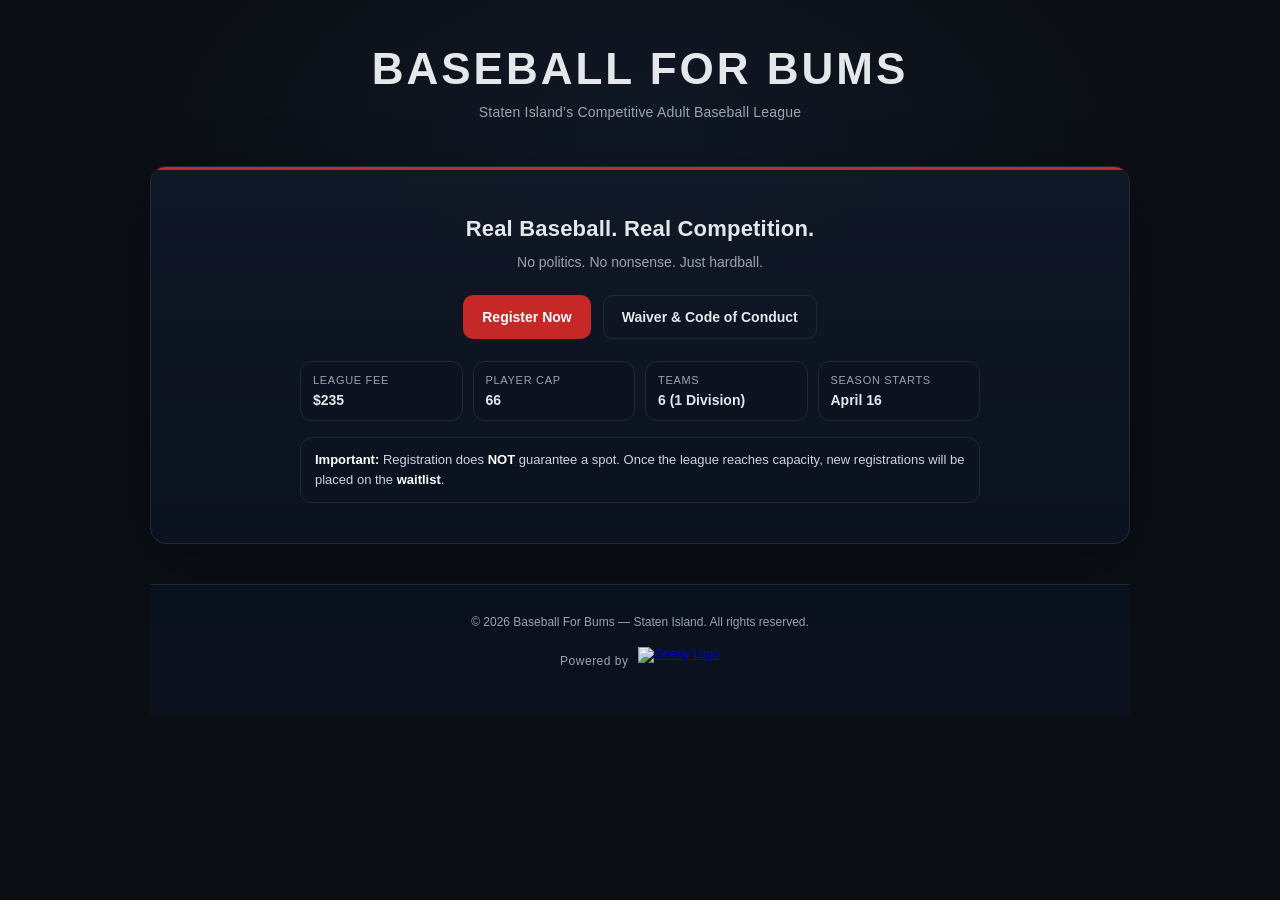
==== index.html @ bc50a823 "Update index.html fixed logo" ====
<!DOCTYPE html>
<html lang="en">
<head>
  <meta charset="UTF-8" />
  <meta name="viewport" content="width=device-width, initial-scale=1.0"/>
  <title>Baseball For Bums — Staten Island</title>
  <meta name="description" content="Baseball For Bums — Staten Island’s competitive adult baseball league. Register for Spring League."/>
  <style>
    :root{
      --bg:#0b0f14;
      --panel:#111827;
      --panel2:#0b1220;
      --border:#1f2937;
      --text:#e5e7eb;
      --muted:#9ca3af;
      --accent:#c62828;
      --accentHover:#b71c1c;
      --good:#16a34a;
    }
    *{box-sizing:border-box}
    body{
      margin:0;
      font-family: Arial, Helvetica, sans-serif;
      background: radial-gradient(900px 500px at 50% 15%, #101826 0%, var(--bg) 55%);
      color:var(--text);
      min-height:100vh;
      display:flex;
      flex-direction:column;
    }
    .wrap{
      width:min(980px, 92vw);
      margin:0 auto;
      padding:34px 0 50px;
      flex:1;
      display:flex;
      flex-direction:column;
    }
    header{
      padding:10px 0 22px;
      text-align:center;
    }
    .title{
      font-size:44px;
      letter-spacing:3px;
      font-weight:800;
      margin:0;
    }
    .subtitle{
      margin:10px 0 0;
      color:var(--muted);
      font-size:14px;
      letter-spacing:.2px;
    }

    .hero{
      margin-top:24px;
      border:1px solid var(--border);
      background: linear-gradient(180deg, rgba(17,24,39,.92), rgba(11,18,32,.92));
      border-radius:16px;
      overflow:hidden;
      box-shadow: 0 18px 60px rgba(0,0,0,.35);
    }
    .heroTopBar{height:3px;background:var(--accent)}
    .heroInner{
      padding:46px 22px 40px;
      text-align:center;
    }
    .headline{
      margin:0 0 10px;
      font-size:22px;
      font-weight:800;
      letter-spacing:.2px;
    }
    .tagline{
      margin:0 0 22px;
      color:var(--muted);
      font-size:14px;
      line-height:1.5;
    }
    .ctaRow{
      display:flex;
      gap:12px;
      justify-content:center;
      flex-wrap:wrap;
      margin-top:18px;
    }
    .btn{
      display:inline-block;
      padding:13px 18px;
      border-radius:10px;
      text-decoration:none;
      font-weight:800;
      font-size:14px;
      border:1px solid transparent;
      transition:transform .05s ease, background .15s ease, border-color .15s ease;
      user-select:none;
    }
    .btn:active{transform:translateY(1px)}
    .btnPrimary{
      background:var(--accent);
      color:white;
    }
    .btnPrimary:hover{background:var(--accentHover)}
    .btnSecondary{
      background:transparent;
      color:var(--text);
      border-color:var(--border);
    }
    .btnSecondary:hover{border-color:#334155}

    .facts{
      width:min(680px, 92%);
      margin:22px auto 0;
      display:grid;
      grid-template-columns: repeat(4, minmax(0,1fr));
      gap:10px;
    }
    .fact{
      background: rgba(11,18,32,.65);
      border:1px solid var(--border);
      border-radius:12px;
      padding:12px;
      text-align:left;
    }
    .factLabel{
      font-size:11px;
      color:var(--muted);
      letter-spacing:.7px;
      text-transform:uppercase;
      margin-bottom:6px;
    }
    .factValue{
      font-weight:800;
      font-size:14px;
    }
    .note{
      width:min(680px, 92%);
      margin:16px auto 0;
      color:#cbd5e1;
      font-size:13px;
      line-height:1.55;
      background: rgba(11,18,32,.45);
      border:1px solid var(--border);
      border-radius:12px;
      padding:12px 14px;
      text-align:left;
    }
    .note strong{color:#fff}
    footer{
      text-align:center;
      color:var(--muted);
      font-size:12px;
      padding:26px 0 30px;
    }

    @media (max-width:720px){
      .title{font-size:32px}
      .facts{grid-template-columns: repeat(2, minmax(0,1fr))}
      .heroInner{padding:34px 18px 30px}
    }
  </style>
</head>
<body>
  <div class="wrap">
    <header>
      <h1 class="title">BASEBALL FOR BUMS</h1>
      <p class="subtitle">Staten Island’s Competitive Adult Baseball League</p>
    </header>

    <section class="hero">
      <div class="heroTopBar"></div>
      <div class="heroInner">
        <h2 class="headline">Real Baseball. Real Competition.</h2>
        <p class="tagline">No politics. No nonsense. Just hardball.</p>

        <div class="ctaRow">
          <a class="btn btnPrimary" href="/signup/">Register Now</a>
          <a class="btn btnSecondary" href="https://baseballforbums.com/waiver-and-conduct/" target="_blank" rel="noopener">Waiver & Code of Conduct</a>
        </div>

        <div class="facts">
          <div class="fact">
            <div class="factLabel">League Fee</div>
            <div class="factValue">$235</div>
          </div>
          <div class="fact">
            <div class="factLabel">Player Cap</div>
            <div class="factValue">66</div>
          </div>
          <div class="fact">
            <div class="factLabel">Teams</div>
            <div class="factValue">6 (1 Division)</div>
          </div>
          <div class="fact">
            <div class="factLabel">Season Starts</div>
            <div class="factValue">April 16</div>
          </div>
        </div>

        <div class="note">
          <strong>Important:</strong> Registration does <strong>NOT</strong> guarantee a spot.
          Once the league reaches capacity, new registrations will be placed on the <strong>waitlist</strong>.
        </div>
      </div>
    </section>

   <footer style="padding:30px 0 40px; background:rgba(11,18,32,.85); border-top:1px solid #1f2937; margin-top:40px;">
  <div style="width:min(980px,92vw); margin:0 auto; text-align:center;">

    <div style="color:#9ca3af; font-size:12px; margin-bottom:18px;">
      © 2026 Baseball For Bums — Staten Island. All rights reserved.
    </div>

    <div style="display:flex; align-items:center; justify-content:center; gap:10px;">
      <span style="color:#9ca3af; font-size:12px; letter-spacing:.5px;">
        Powered by
      </span>

      <a href="https://onebyit.com" target="_blank" rel="noopener" style="display:inline-flex; align-items:center;">
        <img 
          src="https://7095cda1.logo-46y.pages.dev/logo.svg" 
          alt="Oneby Logo"
          style="height:28px; width:auto; opacity:.95; transition:opacity .2s ease;"
          onmouseover="this.style.opacity='1'"
          onmouseout="this.style.opacity='.95'"
        />
      </a>
    </div>

  </div>
</footer>
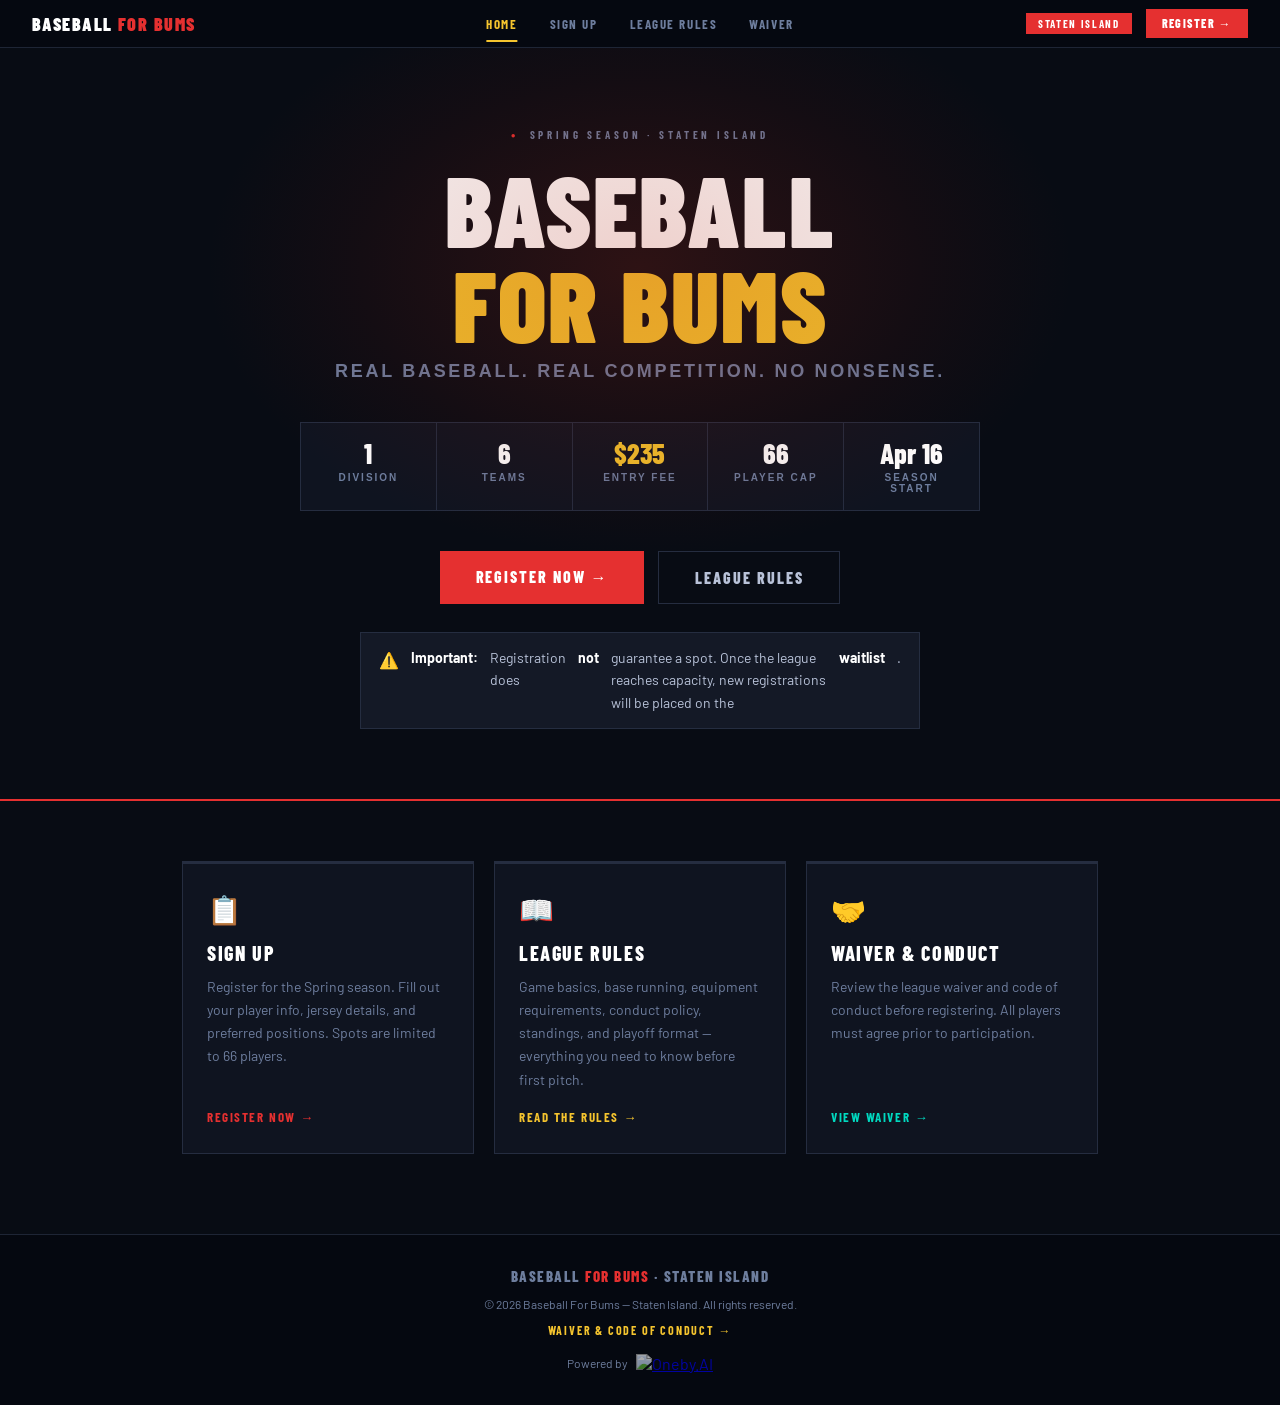
==== commit 4ad423d2: "Update index.html added league rules nav to homepage." ====
--- a/index.html
+++ b/index.html
@@ -4,228 +4,367 @@
   <meta charset="UTF-8" />
   <meta name="viewport" content="width=device-width, initial-scale=1.0"/>
   <title>Baseball For Bums — Staten Island</title>
-  <meta name="description" content="Baseball For Bums — Staten Island’s competitive adult baseball league. Register for Spring League."/>
+  <meta name="description" content="Baseball For Bums — Staten Island's competitive adult baseball league. Register for Spring League."/>
+  <link href="https://fonts.googleapis.com/css2?family=Barlow+Condensed:wght@400;500;600;700;800;900&family=Barlow:wght@300;400;500;600&display=swap" rel="stylesheet">
   <style>
-    :root{
-      --bg:#0b0f14;
-      --panel:#111827;
-      --panel2:#0b1220;
-      --border:#1f2937;
-      --text:#e5e7eb;
-      --muted:#9ca3af;
-      --accent:#c62828;
-      --accentHover:#b71c1c;
-      --good:#16a34a;
-    }
-    *{box-sizing:border-box}
-    body{
-      margin:0;
-      font-family: Arial, Helvetica, sans-serif;
-      background: radial-gradient(900px 500px at 50% 15%, #101826 0%, var(--bg) 55%);
-      color:var(--text);
-      min-height:100vh;
-      display:flex;
-      flex-direction:column;
-    }
-    .wrap{
-      width:min(980px, 92vw);
-      margin:0 auto;
-      padding:34px 0 50px;
-      flex:1;
-      display:flex;
-      flex-direction:column;
-    }
-    header{
-      padding:10px 0 22px;
-      text-align:center;
-    }
-    .title{
-      font-size:44px;
-      letter-spacing:3px;
-      font-weight:800;
-      margin:0;
-    }
-    .subtitle{
-      margin:10px 0 0;
-      color:var(--muted);
-      font-size:14px;
-      letter-spacing:.2px;
-    }
-
-    .hero{
-      margin-top:24px;
-      border:1px solid var(--border);
-      background: linear-gradient(180deg, rgba(17,24,39,.92), rgba(11,18,32,.92));
-      border-radius:16px;
-      overflow:hidden;
-      box-shadow: 0 18px 60px rgba(0,0,0,.35);
-    }
-    .heroTopBar{height:3px;background:var(--accent)}
-    .heroInner{
-      padding:46px 22px 40px;
-      text-align:center;
-    }
-    .headline{
-      margin:0 0 10px;
-      font-size:22px;
-      font-weight:800;
-      letter-spacing:.2px;
-    }
-    .tagline{
-      margin:0 0 22px;
-      color:var(--muted);
-      font-size:14px;
-      line-height:1.5;
-    }
-    .ctaRow{
-      display:flex;
-      gap:12px;
-      justify-content:center;
-      flex-wrap:wrap;
-      margin-top:18px;
-    }
-    .btn{
-      display:inline-block;
-      padding:13px 18px;
-      border-radius:10px;
-      text-decoration:none;
-      font-weight:800;
-      font-size:14px;
-      border:1px solid transparent;
-      transition:transform .05s ease, background .15s ease, border-color .15s ease;
-      user-select:none;
-    }
-    .btn:active{transform:translateY(1px)}
-    .btnPrimary{
-      background:var(--accent);
-      color:white;
-    }
-    .btnPrimary:hover{background:var(--accentHover)}
-    .btnSecondary{
-      background:transparent;
-      color:var(--text);
-      border-color:var(--border);
-    }
-    .btnSecondary:hover{border-color:#334155}
-
-    .facts{
-      width:min(680px, 92%);
-      margin:22px auto 0;
-      display:grid;
-      grid-template-columns: repeat(4, minmax(0,1fr));
-      gap:10px;
-    }
-    .fact{
-      background: rgba(11,18,32,.65);
-      border:1px solid var(--border);
-      border-radius:12px;
-      padding:12px;
-      text-align:left;
-    }
-    .factLabel{
-      font-size:11px;
-      color:var(--muted);
-      letter-spacing:.7px;
-      text-transform:uppercase;
-      margin-bottom:6px;
-    }
-    .factValue{
-      font-weight:800;
-      font-size:14px;
-    }
-    .note{
-      width:min(680px, 92%);
-      margin:16px auto 0;
-      color:#cbd5e1;
-      font-size:13px;
-      line-height:1.55;
-      background: rgba(11,18,32,.45);
-      border:1px solid var(--border);
-      border-radius:12px;
-      padding:12px 14px;
-      text-align:left;
-    }
-    .note strong{color:#fff}
-    footer{
-      text-align:center;
-      color:var(--muted);
-      font-size:12px;
-      padding:26px 0 30px;
-    }
-
-    @media (max-width:720px){
-      .title{font-size:32px}
-      .facts{grid-template-columns: repeat(2, minmax(0,1fr))}
-      .heroInner{padding:34px 18px 30px}
+    :root {
+      --red: #E53030;
+      --red-dim: #b02424;
+      --gold: #F5C42E;
+      --gold-dim: #c99e1a;
+      --teal: #00d9c0;
+      --bg: #080c14;
+      --panel: #0f1420;
+      --panel2: #141926;
+      --rule: #1e2535;
+      --rule2: #252d40;
+      --text: #f0f2f8;
+      --text-mid: #b8c2d8;
+      --text-dim: #6e7e9e;
+    }
+    *, *::before, *::after { box-sizing: border-box; margin: 0; padding: 0; }
+    body {
+      background: var(--bg);
+      color: var(--text);
+      font-family: 'Barlow', sans-serif;
+      min-height: 100vh;
+      display: flex;
+      flex-direction: column;
+    }
+
+    /* ── Header / Nav ── */
+    header {
+      background: #050810;
+      border-bottom: 1px solid var(--rule);
+      padding: 0 32px;
+      display: flex;
+      justify-content: space-between;
+      align-items: center;
+      height: 48px;
+      position: sticky;
+      top: 0;
+      z-index: 100;
+    }
+    .logo {
+      font-family: 'Barlow Condensed', sans-serif;
+      font-size: 18px; font-weight: 900;
+      letter-spacing: 0.08em; text-transform: uppercase;
+      color: #fff; text-decoration: none;
+      flex-shrink: 0;
+    }
+    .logo .accent { color: var(--red); }
+
+    .nav-center {
+      display: flex;
+      align-items: center;
+      gap: 4px;
+      position: absolute;
+      left: 50%;
+      transform: translateX(-50%);
+    }
+    .nav-link {
+      font-family: 'Barlow Condensed', sans-serif;
+      font-size: 13px; font-weight: 700;
+      letter-spacing: 0.12em; text-transform: uppercase;
+      color: var(--text-dim);
+      text-decoration: none;
+      padding: 6px 14px;
+      transition: color 0.15s;
+      position: relative;
+    }
+    .nav-link:hover { color: var(--text); }
+    .nav-link.active {
+      color: var(--gold);
+    }
+    .nav-link.active::after {
+      content: '';
+      position: absolute;
+      bottom: -4px; left: 14px; right: 14px;
+      height: 2px;
+      background: var(--gold);
+    }
+
+    .header-right {
+      display: flex;
+      align-items: center;
+      gap: 14px;
+    }
+    .location-pill {
+      font-family: 'Barlow Condensed', sans-serif;
+      font-size: 11px; font-weight: 700;
+      letter-spacing: 0.15em; text-transform: uppercase;
+      color: #fff; background: var(--red);
+      padding: 4px 12px;
+    }
+    .header-cta {
+      font-family: 'Barlow Condensed', sans-serif;
+      font-size: 12px; font-weight: 800;
+      letter-spacing: 0.12em; text-transform: uppercase;
+      color: #fff; background: var(--red);
+      text-decoration: none;
+      padding: 7px 16px;
+      transition: background 0.15s;
+    }
+    .header-cta:hover { background: #ff3d3d; }
+
+    /* ── Hero ── */
+    .hero {
+      position: relative;
+      padding: 80px 32px 70px;
+      text-align: center;
+      overflow: hidden;
+      border-bottom: 2px solid var(--red);
+      flex: none;
+    }
+    .hero::before {
+      content: '';
+      position: absolute;
+      top: -80px; left: 50%;
+      transform: translateX(-50%);
+      width: 900px; height: 600px;
+      background: radial-gradient(ellipse at center, rgba(180,40,20,0.22) 0%, rgba(120,20,10,0.1) 45%, transparent 68%);
+      pointer-events: none;
+    }
+    .hero-kicker {
+      font-family: 'Barlow Condensed', sans-serif;
+      font-size: 11px; font-weight: 700; letter-spacing: 0.35em; text-transform: uppercase;
+      color: var(--text-dim); margin-bottom: 20px;
+      display: flex; align-items: center; justify-content: center; gap: 10px;
+    }
+    .hero-kicker::before { content: '●'; color: var(--red); font-size: 8px; }
+    .hero h1 {
+      font-family: 'Barlow Condensed', sans-serif;
+      font-size: clamp(52px, 9vw, 100px); font-weight: 900;
+      text-transform: uppercase; letter-spacing: 0.02em; line-height: 0.95;
+      color: #fff; margin-bottom: 10px;
+    }
+    .hero h1 .line2 { color: var(--gold); display: block; }
+    .hero-tagline {
+      font-family: 'Barlow Condensed', sans-serif;
+      font-size: 18px; font-weight: 600; letter-spacing: 0.15em; text-transform: uppercase;
+      color: var(--text-dim); margin-bottom: 40px;
+    }
+
+    /* Stats bar */
+    .stats-bar {
+      display: flex;
+      justify-content: center;
+      border: 1px solid var(--rule2);
+      background: var(--panel);
+      max-width: 680px;
+      margin: 0 auto 40px;
+      overflow: hidden;
+    }
+    .stat {
+      flex: 1;
+      padding: 16px 20px;
+      text-align: center;
+      border-right: 1px solid var(--rule2);
+    }
+    .stat:last-child { border-right: none; }
+    .stat-val {
+      font-family: 'Barlow Condensed', sans-serif;
+      font-size: 28px; font-weight: 800; color: #fff; line-height: 1; display: block;
+    }
+    .stat-val.gold { color: var(--gold); }
+    .stat-label {
+      font-family: 'Barlow Condensed', sans-serif;
+      font-size: 10px; font-weight: 600; letter-spacing: 0.2em; text-transform: uppercase;
+      color: var(--text-dim); display: block; margin-top: 5px;
+    }
+
+    /* CTA buttons */
+    .cta-row {
+      display: flex; gap: 14px; justify-content: center; flex-wrap: wrap; margin-bottom: 28px;
+    }
+    .btn-primary {
+      font-family: 'Barlow Condensed', sans-serif;
+      font-size: 16px; font-weight: 800; letter-spacing: 0.12em; text-transform: uppercase;
+      color: #fff; background: var(--red); border: none;
+      padding: 16px 36px; text-decoration: none;
+      transition: background 0.15s; cursor: pointer;
+    }
+    .btn-primary:hover { background: #ff3d3d; }
+    .btn-secondary {
+      font-family: 'Barlow Condensed', sans-serif;
+      font-size: 16px; font-weight: 800; letter-spacing: 0.12em; text-transform: uppercase;
+      color: var(--text-mid); background: transparent;
+      border: 1px solid var(--rule2);
+      padding: 16px 36px; text-decoration: none;
+      transition: border-color 0.15s, color 0.15s;
+    }
+    .btn-secondary:hover { border-color: var(--text-dim); color: var(--text); }
+
+    /* Waitlist notice */
+    .waitlist-note {
+      max-width: 560px; margin: 0 auto;
+      background: var(--panel2); border: 1px solid var(--rule2);
+      padding: 14px 18px;
+      font-size: 14px; color: var(--text-mid); line-height: 1.6; text-align: left;
+      display: flex; gap: 12px; align-items: flex-start;
+    }
+    .waitlist-note::before { content: '⚠️'; flex-shrink: 0; font-size: 16px; }
+    .waitlist-note strong { color: #fff; }
+
+    /* ── Feature cards ── */
+    .features {
+      max-width: 980px;
+      margin: 0 auto;
+      padding: 60px 32px 80px;
+      display: grid;
+      grid-template-columns: repeat(3, 1fr);
+      gap: 20px;
+    }
+    .feat-card {
+      background: var(--panel);
+      border: 1px solid var(--rule2);
+      border-top: 3px solid var(--rule2);
+      padding: 28px 24px;
+      text-decoration: none;
+      display: flex; flex-direction: column; gap: 10px;
+      transition: border-top-color 0.2s, transform 0.15s;
+    }
+    .feat-card:hover { border-top-color: var(--gold); transform: translateY(-2px); }
+    .feat-card.red:hover { border-top-color: var(--red); }
+    .feat-card.teal:hover { border-top-color: var(--teal); }
+    .feat-icon { font-size: 28px; margin-bottom: 4px; }
+    .feat-title {
+      font-family: 'Barlow Condensed', sans-serif;
+      font-size: 20px; font-weight: 800; letter-spacing: 0.08em; text-transform: uppercase;
+      color: #fff;
+    }
+    .feat-desc {
+      font-size: 14px; color: var(--text-dim); line-height: 1.65; flex: 1;
+    }
+    .feat-arrow {
+      font-family: 'Barlow Condensed', sans-serif;
+      font-size: 13px; font-weight: 700; letter-spacing: 0.12em; text-transform: uppercase;
+      color: var(--gold); margin-top: 8px;
+    }
+    .feat-card.red .feat-arrow { color: var(--red); }
+    .feat-card.teal .feat-arrow { color: var(--teal); }
+
+    /* ── Footer ── */
+    footer {
+      border-top: 1px solid var(--rule);
+      padding: 32px;
+      display: flex; flex-direction: column; align-items: center; gap: 12px;
+      text-align: center;
+      background: rgba(5,8,16,0.85);
+      margin-top: auto;
+    }
+    .footer-logo {
+      font-family: 'Barlow Condensed', sans-serif;
+      font-size: 15px; font-weight: 800;
+      letter-spacing: 0.1em; text-transform: uppercase; color: var(--text-dim);
+    }
+    .footer-logo .accent { color: var(--red); }
+    .footer-copy { font-size: 12px; color: var(--text-dim); }
+    .footer-link {
+      font-family: 'Barlow Condensed', sans-serif;
+      font-size: 12px; font-weight: 700;
+      letter-spacing: 0.15em; text-transform: uppercase;
+      color: var(--gold); text-decoration: none;
+    }
+    .footer-link:hover { text-decoration: underline; }
+    .powered-by { display: flex; align-items: center; gap: 8px; margin-top: 4px; }
+    .pb-label { font-size: 12px; color: var(--text-dim); }
+    .pb-logo { height: 20px; opacity: 0.65; transition: opacity 0.2s; }
+    .pb-logo:hover { opacity: 1; }
+
+    /* ── Mobile ── */
+    @media (max-width: 860px) {
+      .nav-center { display: none; }
+      .features { grid-template-columns: 1fr; padding: 40px 20px 60px; }
+      .hero { padding: 60px 20px 52px; }
+      .stats-bar { flex-wrap: wrap; }
+      .stat { flex: 1 1 45%; border-bottom: 1px solid var(--rule2); }
+      .stat:nth-child(2) { border-right: none; }
+    }
+    @media (max-width: 500px) {
+      header { padding: 0 16px; }
+      .stat { flex: 1 1 100%; border-right: none; }
     }
   </style>
 </head>
 <body>
-  <div class="wrap">
-    <header>
-      <h1 class="title">BASEBALL FOR BUMS</h1>
-      <p class="subtitle">Staten Island’s Competitive Adult Baseball League</p>
-    </header>
-
-    <section class="hero">
-      <div class="heroTopBar"></div>
-      <div class="heroInner">
-        <h2 class="headline">Real Baseball. Real Competition.</h2>
-        <p class="tagline">No politics. No nonsense. Just hardball.</p>
-
-        <div class="ctaRow">
-          <a class="btn btnPrimary" href="/signup/">Register Now</a>
-          <a class="btn btnSecondary" href="https://baseballforbums.com/waiver-and-conduct/" target="_blank" rel="noopener">Waiver & Code of Conduct</a>
-        </div>
-
-        <div class="facts">
-          <div class="fact">
-            <div class="factLabel">League Fee</div>
-            <div class="factValue">$235</div>
-          </div>
-          <div class="fact">
-            <div class="factLabel">Player Cap</div>
-            <div class="factValue">66</div>
-          </div>
-          <div class="fact">
-            <div class="factLabel">Teams</div>
-            <div class="factValue">6 (1 Division)</div>
-          </div>
-          <div class="fact">
-            <div class="factLabel">Season Starts</div>
-            <div class="factValue">April 16</div>
-          </div>
-        </div>
-
-        <div class="note">
-          <strong>Important:</strong> Registration does <strong>NOT</strong> guarantee a spot.
-          Once the league reaches capacity, new registrations will be placed on the <strong>waitlist</strong>.
-        </div>
-      </div>
-    </section>
-
-   <footer style="padding:30px 0 40px; background:rgba(11,18,32,.85); border-top:1px solid #1f2937; margin-top:40px;">
-  <div style="width:min(980px,92vw); margin:0 auto; text-align:center;">
-
-    <div style="color:#9ca3af; font-size:12px; margin-bottom:18px;">
-      © 2026 Baseball For Bums — Staten Island. All rights reserved.
-    </div>
-
-    <div style="display:flex; align-items:center; justify-content:center; gap:10px;">
-      <span style="color:#9ca3af; font-size:12px; letter-spacing:.5px;">
-        Powered by
-      </span>
-
-      <a href="https://onebyit.com" target="_blank" rel="noopener" style="display:inline-flex; align-items:center;">
-        <img 
-          src="https://7095cda1.logo-46y.pages.dev/logo.svg" 
-          alt="Oneby Logo"
-          style="height:28px; width:auto; opacity:.95; transition:opacity .2s ease;"
-          onmouseover="this.style.opacity='1'"
-          onmouseout="this.style.opacity='.95'"
-        />
+
+  <!-- ── Header ── -->
+  <header>
+    <a href="/" class="logo">Baseball <span class="accent">For Bums</span></a>
+
+    <nav class="nav-center">
+      <a href="/" class="nav-link active">Home</a>
+      <a href="/signup/" class="nav-link">Sign Up</a>
+      <a href="/league-rules/" class="nav-link">League Rules</a>
+      <a href="/waiver-and-conduct/" class="nav-link">Waiver</a>
+    </nav>
+
+    <div class="header-right">
+      <span class="location-pill">Staten Island</span>
+      <a href="/signup/" class="header-cta">Register →</a>
+    </div>
+  </header>
+
+  <!-- ── Hero ── -->
+  <div class="hero">
+    <div class="hero-kicker">Spring Season · Staten Island</div>
+    <h1>Baseball<span class="line2">For Bums</span></h1>
+    <p class="hero-tagline">Real Baseball. Real Competition. No Nonsense.</p>
+
+    <div class="stats-bar">
+      <div class="stat"><span class="stat-val">1</span><span class="stat-label">Division</span></div>
+      <div class="stat"><span class="stat-val">6</span><span class="stat-label">Teams</span></div>
+      <div class="stat"><span class="stat-val gold">$235</span><span class="stat-label">Entry Fee</span></div>
+      <div class="stat"><span class="stat-val">66</span><span class="stat-label">Player Cap</span></div>
+      <div class="stat"><span class="stat-val">Apr 16</span><span class="stat-label">Season Start</span></div>
+    </div>
+
+    <div class="cta-row">
+      <a href="/signup/" class="btn-primary">Register Now →</a>
+      <a href="/league-rules/" class="btn-secondary">League Rules</a>
+    </div>
+
+    <div class="waitlist-note">
+      <strong>Important:</strong> Registration does <strong>not</strong> guarantee a spot.
+      Once the league reaches capacity, new registrations will be placed on the <strong>waitlist</strong>.
+    </div>
+  </div>
+
+  <!-- ── Feature Cards ── -->
+  <div class="features">
+    <a href="/signup/" class="feat-card red">
+      <div class="feat-icon">📋</div>
+      <div class="feat-title">Sign Up</div>
+      <div class="feat-desc">Register for the Spring season. Fill out your player info, jersey details, and preferred positions. Spots are limited to 66 players.</div>
+      <div class="feat-arrow">Register Now →</div>
+    </a>
+    <a href="/league-rules/" class="feat-card">
+      <div class="feat-icon">📖</div>
+      <div class="feat-title">League Rules</div>
+      <div class="feat-desc">Game basics, base running, equipment requirements, conduct policy, standings, and playoff format — everything you need to know before first pitch.</div>
+      <div class="feat-arrow">Read the Rules →</div>
+    </a>
+    <a href="/waiver-and-conduct/" class="feat-card teal">
+      <div class="feat-icon">🤝</div>
+      <div class="feat-title">Waiver &amp; Conduct</div>
+      <div class="feat-desc">Review the league waiver and code of conduct before registering. All players must agree prior to participation.</div>
+      <div class="feat-arrow">View Waiver →</div>
+    </a>
+  </div>
+
+  <!-- ── Footer ── -->
+  <footer>
+    <div class="footer-logo">Baseball <span class="accent">For Bums</span> · Staten Island</div>
+    <div class="footer-copy">© 2026 Baseball For Bums — Staten Island. All rights reserved.</div>
+    <a href="/waiver-and-conduct/" class="footer-link">Waiver &amp; Code of Conduct →</a>
+    <div class="powered-by">
+      <span class="pb-label">Powered by</span>
+      <a href="https://oneby.ai" target="_blank" rel="noopener">
+        <img src="https://7095cda1.logo-46y.pages.dev/logo.svg" alt="Oneby.AI" class="pb-logo" />
       </a>
     </div>
-
-  </div>
-</footer>
+  </footer>
+
+</body>
+</html>
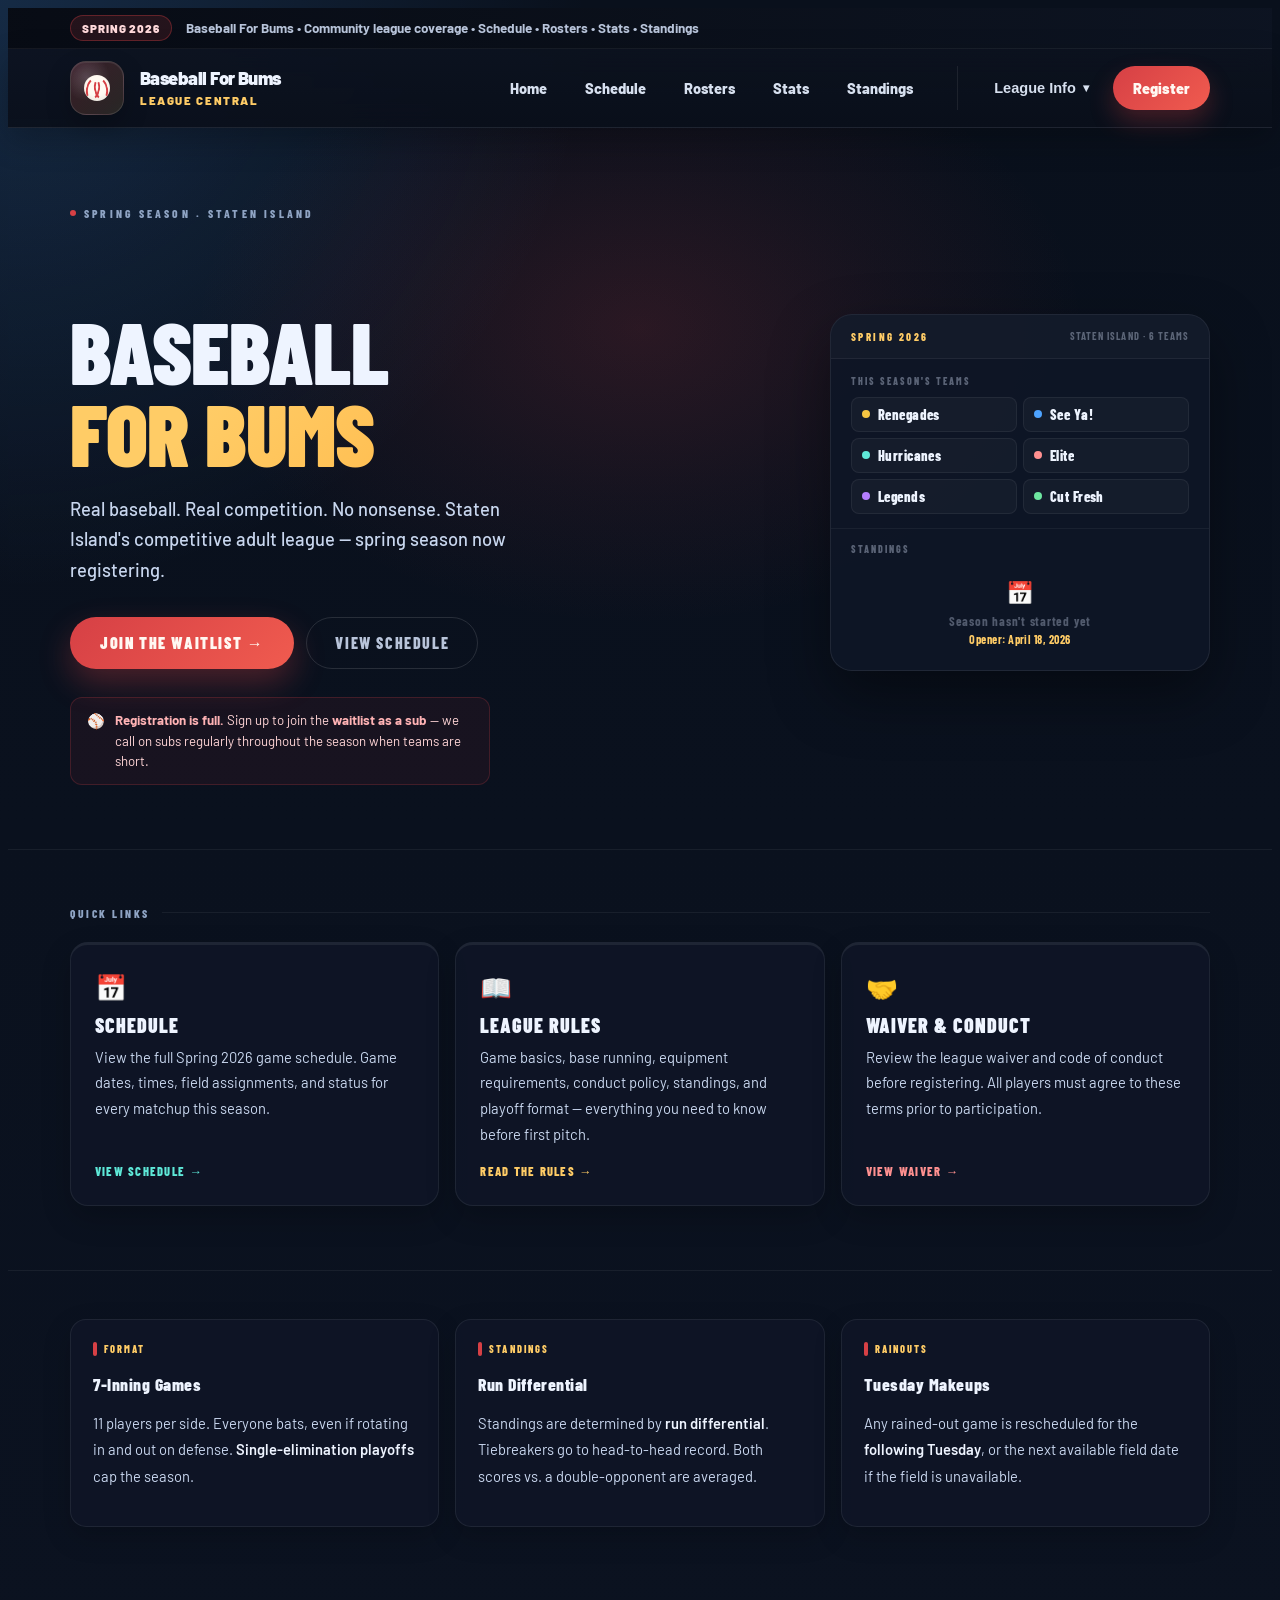
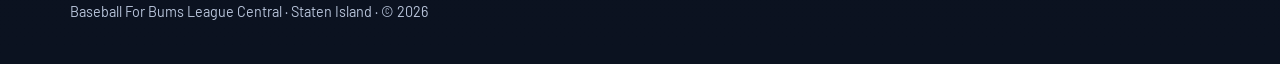
==== commit 951f5b71: "dd" ====
--- a/index.html
+++ b/index.html
@@ -1,370 +1,743 @@
-<!DOCTYPE html>
+<!doctype html>
 <html lang="en">
 <head>
-  <meta charset="UTF-8" />
-  <meta name="viewport" content="width=device-width, initial-scale=1.0"/>
+  <meta charset="utf-8">
+  <meta name="viewport" content="width=device-width,initial-scale=1">
   <title>Baseball For Bums — Staten Island</title>
-  <meta name="description" content="Baseball For Bums — Staten Island's competitive adult baseball league. Register for Spring League."/>
-  <link href="https://fonts.googleapis.com/css2?family=Barlow+Condensed:wght@400;500;600;700;800;900&family=Barlow:wght@300;400;500;600&display=swap" rel="stylesheet">
+  <meta name="description" content="Baseball For Bums — Staten Island's competitive adult baseball league. Register for Spring League.">
+
+  <link rel="preconnect" href="https://fonts.googleapis.com">
+  <link href="https://fonts.googleapis.com/css2?family=Barlow+Condensed:wght@400;600;700;800;900&family=Barlow:wght@300;400;500;600;700&display=swap" rel="stylesheet">
+
+  <link rel="stylesheet" href="./app.css?v=5">
+
   <style>
-    :root {
-      --red: #E53030;
-      --red-dim: #b02424;
-      --gold: #F5C42E;
-      --gold-dim: #c99e1a;
-      --teal: #00d9c0;
-      --bg: #080c14;
-      --panel: #0f1420;
-      --panel2: #141926;
-      --rule: #1e2535;
-      --rule2: #252d40;
-      --text: #f0f2f8;
-      --text-mid: #b8c2d8;
-      --text-dim: #6e7e9e;
-    }
-    *, *::before, *::after { box-sizing: border-box; margin: 0; padding: 0; }
-    body {
-      background: var(--bg);
+    body { font-family: 'Barlow', sans-serif; }
+
+    /* ================================================================
+       HERO
+    ================================================================ */
+    .hero {
+      padding: 72px 0 64px;
+      border-bottom: 1px solid rgba(255,255,255,0.06);
+      position: relative;
+      overflow: hidden;
+    }
+
+    /* subtle radial glow behind hero */
+    .hero::before {
+      content: "";
+      position: absolute;
+      top: -100px; left: 50%;
+      transform: translateX(-50%);
+      width: 900px; height: 600px;
+      background: radial-gradient(ellipse at center,
+        rgba(214,64,69,0.16) 0%,
+        rgba(214,64,69,0.06) 40%,
+        transparent 70%);
+      pointer-events: none;
+    }
+
+    .hero-inner {
+      width: min(1140px, calc(100% - 32px));
+      margin: 0 auto;
+      display: grid;
+      grid-template-columns: 1fr 380px;
+      gap: 60px;
+      align-items: center;
+      position: relative;
+    }
+
+    /* ---- LEFT: text ---- */
+    .hero-kicker {
+      display: inline-flex;
+      align-items: center;
+      gap: 8px;
+      font-family: 'Barlow Condensed', sans-serif;
+      font-size: 0.72rem;
+      font-weight: 800;
+      letter-spacing: 0.28em;
+      text-transform: uppercase;
+      color: #8fa4c4;
+      margin-bottom: 18px;
+    }
+    .hero-kicker::before {
+      content: "";
+      display: inline-block;
+      width: 6px; height: 6px;
+      border-radius: 50%;
+      background: var(--accent);
+      flex-shrink: 0;
+    }
+
+    .hero-headline {
+      font-family: 'Barlow Condensed', sans-serif;
+      font-weight: 900;
+      font-size: clamp(3.2rem, 7vw, 5.4rem);
+      line-height: 0.95;
+      letter-spacing: -0.01em;
+      text-transform: uppercase;
       color: var(--text);
-      font-family: 'Barlow', sans-serif;
-      min-height: 100vh;
+      margin-bottom: 20px;
+    }
+    .hero-headline .line2 {
+      display: block;
+      background: linear-gradient(135deg, #ffcc66 20%, #ffaa33 100%);
+      -webkit-background-clip: text;
+      -webkit-text-fill-color: transparent;
+      background-clip: text;
+    }
+
+    .hero-tagline {
+      font-size: 1.15rem;
+      font-weight: 500;
+      color: #c8d6ee;
+      line-height: 1.65;
+      margin-bottom: 32px;
+      max-width: 44ch;
+    }
+
+    .hero-ctas {
+      display: flex;
+      gap: 12px;
+      flex-wrap: wrap;
+      margin-bottom: 28px;
+    }
+
+    .btn-hero-primary {
+      display: inline-flex;
+      align-items: center;
+      justify-content: center;
+      min-height: 52px;
+      padding: 0 30px;
+      border-radius: 999px;
+      background: linear-gradient(135deg, #d64045 0%, #f05b4f 100%);
+      color: #fff8f2;
+      font-family: 'Barlow Condensed', sans-serif;
+      font-weight: 900;
+      font-size: 1rem;
+      letter-spacing: 0.1em;
+      text-transform: uppercase;
+      text-decoration: none;
+      border: none;
+      box-shadow: 0 14px 32px rgba(214,64,69,0.32);
+      transition: 0.18s ease;
+    }
+    .btn-hero-primary:hover {
+      transform: translateY(-2px);
+      box-shadow: 0 18px 38px rgba(214,64,69,0.4);
+    }
+
+    .btn-hero-secondary {
+      display: inline-flex;
+      align-items: center;
+      justify-content: center;
+      min-height: 52px;
+      padding: 0 28px;
+      border-radius: 999px;
+      background: transparent;
+      color: var(--muted);
+      font-family: 'Barlow Condensed', sans-serif;
+      font-weight: 800;
+      font-size: 1rem;
+      letter-spacing: 0.1em;
+      text-transform: uppercase;
+      text-decoration: none;
+      border: 1px solid rgba(255,255,255,0.12);
+      transition: 0.18s ease;
+    }
+    .btn-hero-secondary:hover {
+      color: var(--text);
+      border-color: rgba(255,255,255,0.25);
+      background: rgba(255,255,255,0.04);
+    }
+
+    .waitlist-notice {
+      display: flex;
+      gap: 10px;
+      align-items: flex-start;
+      background: rgba(214,64,69,0.07);
+      border: 1px solid rgba(214,64,69,0.22);
+      border-radius: 12px;
+      padding: 12px 16px;
+      max-width: 420px;
+    }
+    .waitlist-notice-icon { font-size: 0.9rem; flex-shrink: 0; margin-top: 2px; }
+    .waitlist-notice p {
+      font-size: 0.83rem;
+      color: #ffd5d6;
+      line-height: 1.55;
+      margin: 0;
+    }
+    .waitlist-notice p strong { color: #ffb3b5; font-weight: 700; }
+
+    /* ---- RIGHT: league card ---- */
+    .league-card {
+      background: rgba(15,22,38,0.92);
+      border: 1px solid rgba(255,255,255,0.08);
+      border-radius: 22px;
+      overflow: hidden;
+      box-shadow: 0 24px 60px rgba(0,0,0,0.4);
+    }
+
+    .league-card-header {
+      padding: 15px 20px;
+      border-bottom: 1px solid rgba(255,255,255,0.06);
+      background: rgba(255,255,255,0.02);
+      display: flex;
+      align-items: center;
+      justify-content: space-between;
+    }
+    .league-card-header-label {
+      font-family: 'Barlow Condensed', sans-serif;
+      font-size: 0.68rem;
+      font-weight: 800;
+      letter-spacing: 0.22em;
+      text-transform: uppercase;
+      color: var(--accent-2);
+    }
+    .league-card-header-season {
+      font-family: 'Barlow Condensed', sans-serif;
+      font-size: 0.65rem;
+      font-weight: 700;
+      letter-spacing: 0.1em;
+      text-transform: uppercase;
+      color: rgba(184,196,218,0.45);
+    }
+
+    /* Teams section */
+    .league-teams-section {
+      padding: 16px 20px 14px;
+      border-bottom: 1px solid rgba(255,255,255,0.05);
+    }
+    .league-section-title {
+      font-family: 'Barlow Condensed', sans-serif;
+      font-size: 0.62rem;
+      font-weight: 800;
+      letter-spacing: 0.2em;
+      text-transform: uppercase;
+      color: rgba(184,196,218,0.45);
+      margin-bottom: 10px;
+    }
+    .teams-list {
+      display: grid;
+      grid-template-columns: 1fr 1fr;
+      gap: 6px;
+    }
+    .team-chip {
+      display: flex;
+      align-items: center;
+      gap: 8px;
+      padding: 8px 10px;
+      background: rgba(255,255,255,0.03);
+      border: 1px solid rgba(255,255,255,0.06);
+      border-radius: 8px;
+    }
+    .team-dot {
+      width: 8px; height: 8px;
+      border-radius: 50%;
+      flex-shrink: 0;
+    }
+    .team-chip-name {
+      font-family: 'Barlow Condensed', sans-serif;
+      font-size: 0.9rem;
+      font-weight: 800;
+      letter-spacing: 0.03em;
+      color: var(--text);
+      white-space: nowrap;
+      overflow: hidden;
+      text-overflow: ellipsis;
+    }
+
+    /* Standings / leaderboard */
+    .league-standings-section {
+      padding: 14px 20px 18px;
+    }
+    .standings-table {
+      width: 100%;
+    }
+    .standings-thead {
+      display: grid;
+      grid-template-columns: 18px 1fr 34px 34px 48px;
+      gap: 6px;
+      padding: 0 6px 8px;
+      border-bottom: 1px solid rgba(255,255,255,0.06);
+      margin-bottom: 4px;
+    }
+    .standings-th {
+      font-family: 'Barlow Condensed', sans-serif;
+      font-size: 0.6rem;
+      font-weight: 800;
+      letter-spacing: 0.14em;
+      text-transform: uppercase;
+      color: rgba(184,196,218,0.4);
+      text-align: right;
+    }
+    .standings-th:nth-child(2) { text-align: left; }
+    .standings-row {
+      display: grid;
+      grid-template-columns: 18px 1fr 34px 34px 48px;
+      gap: 6px;
+      padding: 7px 6px;
+      border-radius: 7px;
+      transition: background 0.12s;
+    }
+    .standings-row:hover { background: rgba(255,255,255,0.03); }
+    .standings-rank {
+      font-family: 'Barlow Condensed', sans-serif;
+      font-size: 0.75rem;
+      font-weight: 700;
+      color: rgba(184,196,218,0.35);
+      text-align: center;
+      align-self: center;
+    }
+    .standings-row:nth-child(1) .standings-rank { color: #f5c542; }
+    .standings-row:nth-child(2) .standings-rank { color: #c8cfd9; }
+    .standings-row:nth-child(3) .standings-rank { color: #d9956a; }
+    .standings-team-name {
+      font-family: 'Barlow Condensed', sans-serif;
+      font-size: 0.88rem;
+      font-weight: 800;
+      color: var(--text);
+      align-self: center;
+      white-space: nowrap;
+      overflow: hidden;
+      text-overflow: ellipsis;
+    }
+    .standings-num {
+      font-family: 'Barlow Condensed', sans-serif;
+      font-size: 0.88rem;
+      font-weight: 700;
+      color: #c8d6ee;
+      text-align: right;
+      align-self: center;
+    }
+    .standings-rd {
+      font-family: 'Barlow Condensed', sans-serif;
+      font-size: 0.88rem;
+      font-weight: 800;
+      text-align: right;
+      align-self: center;
+    }
+    .standings-rd.pos { color: #5ee8d8; }
+    .standings-rd.neg { color: #ff9090; }
+    .standings-rd.zero { color: #8fa4c4; }
+
+    .standings-empty {
+      padding: 14px 0 6px;
+      text-align: center;
+    }
+    .standings-empty-icon { font-size: 1.4rem; margin-bottom: 6px; }
+    .standings-empty-text {
+      font-family: 'Barlow Condensed', sans-serif;
+      font-size: 0.8rem;
+      font-weight: 700;
+      letter-spacing: 0.06em;
+      color: rgba(184,196,218,0.4);
+    }
+    .standings-empty-date {
+      font-size: 0.75rem;
+      color: var(--accent-2);
+      margin-top: 3px;
+      font-family: 'Barlow Condensed', sans-serif;
+      font-weight: 700;
+      letter-spacing: 0.04em;
+    }
+
+    /* ================================================================
+       FEATURE CARDS
+    ================================================================ */
+    .features-section {
+      padding: 56px 0 64px;
+      border-bottom: 1px solid rgba(255,255,255,0.06);
+    }
+
+    .features-inner {
+      width: min(1140px, calc(100% - 32px));
+      margin: 0 auto;
+    }
+
+    .features-heading {
+      font-family: 'Barlow Condensed', sans-serif;
+      font-size: 0.72rem;
+      font-weight: 800;
+      letter-spacing: 0.22em;
+      text-transform: uppercase;
+      color: #8fa4c4;
+      margin-bottom: 22px;
+      display: flex;
+      align-items: center;
+      gap: 12px;
+    }
+    .features-heading::after {
+      content: "";
+      flex: 1;
+      height: 1px;
+      background: rgba(255,255,255,0.06);
+    }
+
+    .features-grid {
+      display: grid;
+      grid-template-columns: repeat(3, 1fr);
+      gap: 16px;
+    }
+
+    .feat-card {
+      background: rgba(15,22,38,0.9);
+      border: 1px solid rgba(255,255,255,0.07);
+      border-top: 3px solid rgba(255,255,255,0.07);
+      border-radius: 18px;
+      padding: 26px 24px;
+      text-decoration: none;
       display: flex;
       flex-direction: column;
-    }
-
-    /* ── Header / Nav ── */
-    header {
-      background: #050810;
-      border-bottom: 1px solid var(--rule);
-      padding: 0 32px;
-      display: flex;
-      justify-content: space-between;
-      align-items: center;
-      height: 48px;
-      position: sticky;
-      top: 0;
-      z-index: 100;
-    }
-    .logo {
-      font-family: 'Barlow Condensed', sans-serif;
-      font-size: 18px; font-weight: 900;
-      letter-spacing: 0.08em; text-transform: uppercase;
-      color: #fff; text-decoration: none;
-      flex-shrink: 0;
-    }
-    .logo .accent { color: var(--red); }
-
-    .nav-center {
+      gap: 10px;
+      box-shadow: 0 12px 30px rgba(0,0,0,0.2);
+      transition: border-top-color 0.18s, transform 0.18s, box-shadow 0.18s;
+      animation: cardIn 0.4s ease both;
+    }
+    .feat-card:nth-child(1) { animation-delay: 0.05s; }
+    .feat-card:nth-child(2) { animation-delay: 0.12s; }
+    .feat-card:nth-child(3) { animation-delay: 0.19s; }
+
+    .feat-card:hover {
+      transform: translateY(-3px);
+      box-shadow: 0 20px 44px rgba(0,0,0,0.3);
+      border-top-color: var(--accent-2);
+    }
+    .feat-card.red:hover  { border-top-color: var(--accent); }
+    .feat-card.teal:hover { border-top-color: #5ee8d8; }
+
+    .feat-icon { font-size: 1.6rem; margin-bottom: 2px; }
+
+    .feat-title {
+      font-family: 'Barlow Condensed', sans-serif;
+      font-size: 1.25rem;
+      font-weight: 900;
+      letter-spacing: 0.05em;
+      text-transform: uppercase;
+      color: var(--text);
+      line-height: 1;
+    }
+
+    .feat-desc {
+      font-size: 0.92rem;
+      color: #c8d6ee;
+      line-height: 1.75;
+      flex: 1;
+    }
+
+    .feat-arrow {
+      font-family: 'Barlow Condensed', sans-serif;
+      font-size: 0.78rem;
+      font-weight: 800;
+      letter-spacing: 0.1em;
+      text-transform: uppercase;
+      color: var(--accent-2);
+      margin-top: 6px;
+    }
+    .feat-card.red  .feat-arrow { color: #ff9090; }
+    .feat-card.teal .feat-arrow { color: #5ee8d8; }
+
+    /* ================================================================
+       INFO STRIP
+    ================================================================ */
+    .info-strip {
+      padding: 48px 0 56px;
+    }
+    .info-strip-inner {
+      width: min(1140px, calc(100% - 32px));
+      margin: 0 auto;
+      display: grid;
+      grid-template-columns: repeat(3, 1fr);
+      gap: 16px;
+    }
+
+    .info-card {
+      background: rgba(15,22,38,0.9);
+      border: 1px solid rgba(255,255,255,0.07);
+      border-radius: 16px;
+      padding: 22px 22px;
+      box-shadow: 0 10px 28px rgba(0,0,0,0.18);
+    }
+
+    .info-card-label {
+      font-family: 'Barlow Condensed', sans-serif;
+      font-size: 0.65rem;
+      font-weight: 800;
+      letter-spacing: 0.2em;
+      text-transform: uppercase;
+      color: var(--accent-2);
+      margin-bottom: 10px;
       display: flex;
       align-items: center;
-      gap: 4px;
-      position: absolute;
-      left: 50%;
-      transform: translateX(-50%);
-    }
-    .nav-link {
-      font-family: 'Barlow Condensed', sans-serif;
-      font-size: 13px; font-weight: 700;
-      letter-spacing: 0.12em; text-transform: uppercase;
-      color: var(--text-dim);
-      text-decoration: none;
-      padding: 6px 14px;
-      transition: color 0.15s;
-      position: relative;
-    }
-    .nav-link:hover { color: var(--text); }
-    .nav-link.active {
-      color: var(--gold);
-    }
-    .nav-link.active::after {
-      content: '';
-      position: absolute;
-      bottom: -4px; left: 14px; right: 14px;
-      height: 2px;
-      background: var(--gold);
-    }
-
-    .header-right {
-      display: flex;
-      align-items: center;
-      gap: 14px;
-    }
-    .location-pill {
-      font-family: 'Barlow Condensed', sans-serif;
-      font-size: 11px; font-weight: 700;
-      letter-spacing: 0.15em; text-transform: uppercase;
-      color: #fff; background: var(--red);
-      padding: 4px 12px;
-    }
-    .header-cta {
-      font-family: 'Barlow Condensed', sans-serif;
-      font-size: 12px; font-weight: 800;
-      letter-spacing: 0.12em; text-transform: uppercase;
-      color: #fff; background: var(--red);
-      text-decoration: none;
-      padding: 7px 16px;
-      transition: background 0.15s;
-    }
-    .header-cta:hover { background: #ff3d3d; }
-
-    /* ── Hero ── */
-    .hero {
-      position: relative;
-      padding: 80px 32px 70px;
-      text-align: center;
-      overflow: hidden;
-      border-bottom: 2px solid var(--red);
-      flex: none;
-    }
-    .hero::before {
-      content: '';
-      position: absolute;
-      top: -80px; left: 50%;
-      transform: translateX(-50%);
-      width: 900px; height: 600px;
-      background: radial-gradient(ellipse at center, rgba(180,40,20,0.22) 0%, rgba(120,20,10,0.1) 45%, transparent 68%);
-      pointer-events: none;
-    }
-    .hero-kicker {
-      font-family: 'Barlow Condensed', sans-serif;
-      font-size: 11px; font-weight: 700; letter-spacing: 0.35em; text-transform: uppercase;
-      color: var(--text-dim); margin-bottom: 20px;
-      display: flex; align-items: center; justify-content: center; gap: 10px;
-    }
-    .hero-kicker::before { content: '●'; color: var(--red); font-size: 8px; }
-    .hero h1 {
-      font-family: 'Barlow Condensed', sans-serif;
-      font-size: clamp(52px, 9vw, 100px); font-weight: 900;
-      text-transform: uppercase; letter-spacing: 0.02em; line-height: 0.95;
-      color: #fff; margin-bottom: 10px;
-    }
-    .hero h1 .line2 { color: var(--gold); display: block; }
-    .hero-tagline {
-      font-family: 'Barlow Condensed', sans-serif;
-      font-size: 18px; font-weight: 600; letter-spacing: 0.15em; text-transform: uppercase;
-      color: var(--text-dim); margin-bottom: 40px;
-    }
-
-    /* Stats bar */
-    .stats-bar {
-      display: flex;
-      justify-content: center;
-      border: 1px solid var(--rule2);
-      background: var(--panel);
-      max-width: 680px;
-      margin: 0 auto 40px;
-      overflow: hidden;
-    }
-    .stat {
-      flex: 1;
-      padding: 16px 20px;
-      text-align: center;
-      border-right: 1px solid var(--rule2);
-    }
-    .stat:last-child { border-right: none; }
-    .stat-val {
-      font-family: 'Barlow Condensed', sans-serif;
-      font-size: 28px; font-weight: 800; color: #fff; line-height: 1; display: block;
-    }
-    .stat-val.gold { color: var(--gold); }
-    .stat-label {
-      font-family: 'Barlow Condensed', sans-serif;
-      font-size: 10px; font-weight: 600; letter-spacing: 0.2em; text-transform: uppercase;
-      color: var(--text-dim); display: block; margin-top: 5px;
-    }
-
-    /* CTA buttons */
-    .cta-row {
-      display: flex; gap: 14px; justify-content: center; flex-wrap: wrap; margin-bottom: 28px;
-    }
-    .btn-primary {
-      font-family: 'Barlow Condensed', sans-serif;
-      font-size: 16px; font-weight: 800; letter-spacing: 0.12em; text-transform: uppercase;
-      color: #fff; background: var(--red); border: none;
-      padding: 16px 36px; text-decoration: none;
-      transition: background 0.15s; cursor: pointer;
-    }
-    .btn-primary:hover { background: #ff3d3d; }
-    .btn-secondary {
-      font-family: 'Barlow Condensed', sans-serif;
-      font-size: 16px; font-weight: 800; letter-spacing: 0.12em; text-transform: uppercase;
-      color: var(--text-mid); background: transparent;
-      border: 1px solid var(--rule2);
-      padding: 16px 36px; text-decoration: none;
-      transition: border-color 0.15s, color 0.15s;
-    }
-    .btn-secondary:hover { border-color: var(--text-dim); color: var(--text); }
-
-    /* Waitlist notice */
-    .waitlist-note {
-      max-width: 560px; margin: 0 auto;
-      background: var(--panel2); border: 1px solid var(--rule2);
-      padding: 14px 18px;
-      font-size: 14px; color: var(--text-mid); line-height: 1.6; text-align: left;
-      display: flex; gap: 12px; align-items: flex-start;
-    }
-    .waitlist-note::before { content: '⚠️'; flex-shrink: 0; font-size: 16px; }
-    .waitlist-note strong { color: #fff; }
-
-    /* ── Feature cards ── */
-    .features {
-      max-width: 980px;
-      margin: 0 auto;
-      padding: 60px 32px 80px;
-      display: grid;
-      grid-template-columns: repeat(3, 1fr);
-      gap: 20px;
-    }
-    .feat-card {
-      background: var(--panel);
-      border: 1px solid var(--rule2);
-      border-top: 3px solid var(--rule2);
-      padding: 28px 24px;
-      text-decoration: none;
-      display: flex; flex-direction: column; gap: 10px;
-      transition: border-top-color 0.2s, transform 0.15s;
-    }
-    .feat-card:hover { border-top-color: var(--gold); transform: translateY(-2px); }
-    .feat-card.red:hover { border-top-color: var(--red); }
-    .feat-card.teal:hover { border-top-color: var(--teal); }
-    .feat-icon { font-size: 28px; margin-bottom: 4px; }
-    .feat-title {
-      font-family: 'Barlow Condensed', sans-serif;
-      font-size: 20px; font-weight: 800; letter-spacing: 0.08em; text-transform: uppercase;
-      color: #fff;
-    }
-    .feat-desc {
-      font-size: 14px; color: var(--text-dim); line-height: 1.65; flex: 1;
-    }
-    .feat-arrow {
-      font-family: 'Barlow Condensed', sans-serif;
-      font-size: 13px; font-weight: 700; letter-spacing: 0.12em; text-transform: uppercase;
-      color: var(--gold); margin-top: 8px;
-    }
-    .feat-card.red .feat-arrow { color: var(--red); }
-    .feat-card.teal .feat-arrow { color: var(--teal); }
-
-    /* ── Footer ── */
-    footer {
-      border-top: 1px solid var(--rule);
-      padding: 32px;
-      display: flex; flex-direction: column; align-items: center; gap: 12px;
-      text-align: center;
-      background: rgba(5,8,16,0.85);
-      margin-top: auto;
-    }
-    .footer-logo {
-      font-family: 'Barlow Condensed', sans-serif;
-      font-size: 15px; font-weight: 800;
-      letter-spacing: 0.1em; text-transform: uppercase; color: var(--text-dim);
-    }
-    .footer-logo .accent { color: var(--red); }
-    .footer-copy { font-size: 12px; color: var(--text-dim); }
-    .footer-link {
-      font-family: 'Barlow Condensed', sans-serif;
-      font-size: 12px; font-weight: 700;
-      letter-spacing: 0.15em; text-transform: uppercase;
-      color: var(--gold); text-decoration: none;
-    }
-    .footer-link:hover { text-decoration: underline; }
-    .powered-by { display: flex; align-items: center; gap: 8px; margin-top: 4px; }
-    .pb-label { font-size: 12px; color: var(--text-dim); }
-    .pb-logo { height: 20px; opacity: 0.65; transition: opacity 0.2s; }
-    .pb-logo:hover { opacity: 1; }
-
-    /* ── Mobile ── */
-    @media (max-width: 860px) {
-      .nav-center { display: none; }
-      .features { grid-template-columns: 1fr; padding: 40px 20px 60px; }
-      .hero { padding: 60px 20px 52px; }
-      .stats-bar { flex-wrap: wrap; }
-      .stat { flex: 1 1 45%; border-bottom: 1px solid var(--rule2); }
-      .stat:nth-child(2) { border-right: none; }
-    }
-    @media (max-width: 500px) {
-      header { padding: 0 16px; }
-      .stat { flex: 1 1 100%; border-right: none; }
+      gap: 7px;
+    }
+    .info-card-label::before {
+      content: "";
+      display: inline-block;
+      width: 4px; height: 14px;
+      border-radius: 999px;
+      background: var(--accent);
+      flex-shrink: 0;
+    }
+
+    .info-card h3 {
+      font-family: 'Barlow Condensed', sans-serif;
+      font-size: 1.1rem;
+      font-weight: 800;
+      color: var(--text);
+      margin-bottom: 10px;
+      letter-spacing: 0.03em;
+    }
+
+    .info-card p {
+      font-size: 0.92rem;
+      color: #c8d6ee;
+      line-height: 1.8;
+    }
+    .info-card p strong { color: var(--text); font-weight: 600; }
+
+    /* ================================================================
+       ANIMATIONS
+    ================================================================ */
+    @keyframes cardIn {
+      from { opacity: 0; transform: translateY(14px); }
+      to   { opacity: 1; transform: translateY(0); }
+    }
+
+    /* ================================================================
+       RESPONSIVE
+    ================================================================ */
+    @media (max-width: 900px) {
+      .hero-inner {
+        grid-template-columns: 1fr;
+        gap: 36px;
+      }
+      .hero-stat-card { max-width: 420px; }
+      .hero-tagline { max-width: none; }
+      .features-grid { grid-template-columns: 1fr; }
+      .info-strip-inner { grid-template-columns: 1fr; }
+    }
+
+    @media (max-width: 640px) {
+      .hero { padding: 48px 0 48px; }
+      .hero-headline { font-size: clamp(2.8rem, 10vw, 3.8rem); }
+      .features-section { padding: 40px 0 48px; }
+      .info-strip { padding: 36px 0 48px; }
+      .stat-val { font-size: 1.7rem; }
     }
   </style>
 </head>
 <body>
 
-  <!-- ── Header ── -->
-  <header>
-    <a href="/" class="logo">Baseball <span class="accent">For Bums</span></a>
-
-    <nav class="nav-center">
-      <a href="/" class="nav-link active">Home</a>
-      <a href="/signup/" class="nav-link">Sign Up</a>
-      <a href="/league-rules/" class="nav-link">League Rules</a>
-      <a href="/waiver-and-conduct/" class="nav-link">Waiver</a>
-    </nav>
-
-    <div class="header-right">
-      <span class="location-pill">Staten Island</span>
-      <a href="/signup/" class="header-cta">Register →</a>
+<div id="site-header"></div>
+
+<!-- ================================================================
+     HERO
+================================================================ -->
+<section class="hero">
+  <div class="hero-inner">
+
+    <!-- Left -->
+    <div class="hero-left">
+      <div class="hero-kicker">Spring Season · Staten Island</div>
+
+      <h1 class="hero-headline">
+        Baseball
+        <span class="line2">For Bums</span>
+      </h1>
+
+      <p class="hero-tagline">
+        Real baseball. Real competition. No nonsense. Staten Island's competitive adult league — spring season now registering.
+      </p>
+
+      <div class="hero-ctas">
+        <a href="/signup/" class="btn-hero-primary">Join the Waitlist →</a>
+        <a href="/schedule.html" class="btn-hero-secondary">View Schedule</a>
+      </div>
+
+      <div class="waitlist-notice">
+        <span class="waitlist-notice-icon">⚾</span>
+        <p><strong>Registration is full.</strong> Sign up to join the <strong>waitlist as a sub</strong> — we call on subs regularly throughout the season when teams are short.</p>
+      </div>
     </div>
-  </header>
-
-  <!-- ── Hero ── -->
-  <div class="hero">
-    <div class="hero-kicker">Spring Season · Staten Island</div>
-    <h1>Baseball<span class="line2">For Bums</span></h1>
-    <p class="hero-tagline">Real Baseball. Real Competition. No Nonsense.</p>
-
-    <div class="stats-bar">
-      <div class="stat"><span class="stat-val">1</span><span class="stat-label">Division</span></div>
-      <div class="stat"><span class="stat-val">6</span><span class="stat-label">Teams</span></div>
-      <div class="stat"><span class="stat-val gold">$235</span><span class="stat-label">Entry Fee</span></div>
-      <div class="stat"><span class="stat-val">66</span><span class="stat-label">Player Cap</span></div>
-      <div class="stat"><span class="stat-val">Apr 16</span><span class="stat-label">Season Start</span></div>
+
+    <!-- Right: league card -->
+    <div class="hero-right">
+      <div class="league-card">
+
+        <div class="league-card-header">
+          <span class="league-card-header-label">Spring 2026</span>
+          <span class="league-card-header-season">Staten Island · 6 Teams</span>
+        </div>
+
+        <!-- Teams -->
+        <div class="league-teams-section">
+          <div class="league-section-title">This Season's Teams</div>
+          <div class="teams-list">
+            <div class="team-chip"><span class="team-dot" style="background:#f5c542;"></span><span class="team-chip-name">Renegades</span></div>
+            <div class="team-chip"><span class="team-dot" style="background:#4da3ff;"></span><span class="team-chip-name">See Ya!</span></div>
+            <div class="team-chip"><span class="team-dot" style="background:#5ee8d8;"></span><span class="team-chip-name">Hurricanes</span></div>
+            <div class="team-chip"><span class="team-dot" style="background:#ff9090;"></span><span class="team-chip-name">Elite</span></div>
+            <div class="team-chip"><span class="team-dot" style="background:#b47eff;"></span><span class="team-chip-name">Legends</span></div>
+            <div class="team-chip"><span class="team-dot" style="background:#6de6a0;"></span><span class="team-chip-name">Cut Fresh</span></div>
+          </div>
+        </div>
+
+        <!-- Standings leaderboard — populated by JS -->
+        <div class="league-standings-section">
+          <div class="league-section-title">Standings</div>
+          <div id="home-standings">
+            <div class="standings-empty">
+              <div class="standings-empty-icon">📅</div>
+              <div class="standings-empty-text">Season hasn't started yet</div>
+              <div class="standings-empty-date">Opener: April 18, 2026</div>
+            </div>
+          </div>
+        </div>
+
+      </div>
     </div>
 
-    <div class="cta-row">
-      <a href="/signup/" class="btn-primary">Register Now →</a>
-      <a href="/league-rules/" class="btn-secondary">League Rules</a>
-    </div>
-
-    <div class="waitlist-note">
-      <strong>Important:</strong> Registration does <strong>not</strong> guarantee a spot.
-      Once the league reaches capacity, new registrations will be placed on the <strong>waitlist</strong>.
+  </div>
+</section>
+
+<!-- ================================================================
+     FEATURE CARDS
+================================================================ -->
+<section class="features-section">
+  <div class="features-inner">
+    <div class="features-heading">Quick Links</div>
+
+    <div class="features-grid">
+      <a href="/schedule.html" class="feat-card teal">
+        <div class="feat-icon">📅</div>
+        <div class="feat-title">Schedule</div>
+        <div class="feat-desc">View the full Spring 2026 game schedule. Game dates, times, field assignments, and status for every matchup this season.</div>
+        <div class="feat-arrow">View Schedule →</div>
+      </a>
+
+      <a href="/league-rules/" class="feat-card">
+        <div class="feat-icon">📖</div>
+        <div class="feat-title">League Rules</div>
+        <div class="feat-desc">Game basics, base running, equipment requirements, conduct policy, standings, and playoff format — everything you need to know before first pitch.</div>
+        <div class="feat-arrow">Read the Rules →</div>
+      </a>
+
+      <a href="/waiver-and-conduct/" class="feat-card red">
+        <div class="feat-icon">🤝</div>
+        <div class="feat-title">Waiver &amp; Conduct</div>
+        <div class="feat-desc">Review the league waiver and code of conduct before registering. All players must agree to these terms prior to participation.</div>
+        <div class="feat-arrow">View Waiver →</div>
+      </a>
     </div>
   </div>
-
-  <!-- ── Feature Cards ── -->
-  <div class="features">
-    <a href="/signup/" class="feat-card red">
-      <div class="feat-icon">📋</div>
-      <div class="feat-title">Sign Up</div>
-      <div class="feat-desc">Register for the Spring season. Fill out your player info, jersey details, and preferred positions. Spots are limited to 66 players.</div>
-      <div class="feat-arrow">Register Now →</div>
-    </a>
-    <a href="/league-rules/" class="feat-card">
-      <div class="feat-icon">📖</div>
-      <div class="feat-title">League Rules</div>
-      <div class="feat-desc">Game basics, base running, equipment requirements, conduct policy, standings, and playoff format — everything you need to know before first pitch.</div>
-      <div class="feat-arrow">Read the Rules →</div>
-    </a>
-    <a href="/waiver-and-conduct/" class="feat-card teal">
-      <div class="feat-icon">🤝</div>
-      <div class="feat-title">Waiver &amp; Conduct</div>
-      <div class="feat-desc">Review the league waiver and code of conduct before registering. All players must agree prior to participation.</div>
-      <div class="feat-arrow">View Waiver →</div>
-    </a>
+</section>
+
+<!-- ================================================================
+     INFO STRIP
+================================================================ -->
+<section class="info-strip">
+  <div class="info-strip-inner">
+
+    <div class="info-card">
+      <div class="info-card-label">Format</div>
+      <h3>7-Inning Games</h3>
+      <p>11 players per side. Everyone bats, even if rotating in and out on defense. <strong>Single-elimination playoffs</strong> cap the season.</p>
+    </div>
+
+    <div class="info-card">
+      <div class="info-card-label">Standings</div>
+      <h3>Run Differential</h3>
+      <p>Standings are determined by <strong>run differential</strong>. Tiebreakers go to head-to-head record. Both scores vs. a double-opponent are averaged.</p>
+    </div>
+
+    <div class="info-card">
+      <div class="info-card-label">Rainouts</div>
+      <h3>Tuesday Makeups</h3>
+      <p>Any rained-out game is rescheduled for the <strong>following Tuesday</strong>, or the next available field date if the field is unavailable.</p>
+    </div>
+
   </div>
-
-  <!-- ── Footer ── -->
-  <footer>
-    <div class="footer-logo">Baseball <span class="accent">For Bums</span> · Staten Island</div>
-    <div class="footer-copy">© 2026 Baseball For Bums — Staten Island. All rights reserved.</div>
-    <a href="/waiver-and-conduct/" class="footer-link">Waiver &amp; Code of Conduct →</a>
-    <div class="powered-by">
-      <span class="pb-label">Powered by</span>
-      <a href="https://oneby.ai" target="_blank" rel="noopener">
-        <img src="https://7095cda1.logo-46y.pages.dev/logo.svg" alt="Oneby.AI" class="pb-logo" />
-      </a>
-    </div>
-  </footer>
-
+</section>
+
+<footer style="width:min(1140px,calc(100% - 32px));margin:0 auto;">
+  Baseball For Bums League Central · Staten Island · © 2026
+</footer>
+
+<script src="./shared.js?v=5"></script>
+<script src="./header.js?v=5"></script>
+<script>
+// Team color map matches the team chips above
+var TEAM_COLORS = {
+  "Renegades":  "#f5c542",
+  "See Ya!":    "#4da3ff",
+  "Hurricanes": "#5ee8d8",
+  "Elite":      "#ff9090",
+  "Legends":    "#b47eff",
+  "Cut Fresh":  "#6de6a0"
+};
+
+function rdClass(val) {
+  var n = Number(val || 0);
+  if (n > 0) return "pos";
+  if (n < 0) return "neg";
+  return "zero";
+}
+function rdSign(val) {
+  var n = Number(val || 0);
+  return n > 0 ? "+" + n : String(n);
+}
+
+async function loadHomeStandings() {
+  var el = document.getElementById("home-standings");
+  try {
+    var data = await loadData("Standings");
+    if (!Array.isArray(data) || !data.length) return; // keep default empty state
+
+    // Sort by wins desc, then run diff desc
+    var sorted = data.slice().sort(function(a, b) {
+      var wDiff = Number(b.wins || b.w || 0) - Number(a.wins || a.w || 0);
+      if (wDiff !== 0) return wDiff;
+      return Number(b.run_diff || b.rd || b.run_differential || 0) -
+             Number(a.run_diff || a.rd || a.run_differential || 0);
+    });
+
+    var getName = function(r) { return r.team_name || r.team || r.Team || ""; };
+    var getW    = function(r) { return r.wins || r.w || r.W || 0; };
+    var getL    = function(r) { return r.losses || r.l || r.L || 0; };
+    var getRD   = function(r) { return r.run_diff || r.rd || r.run_differential || r.RD || 0; };
+
+    el.innerHTML =
+      '<div class="standings-thead">' +
+        '<div class="standings-th">#</div>' +
+        '<div class="standings-th" style="text-align:left;">Team</div>' +
+        '<div class="standings-th">W</div>' +
+        '<div class="standings-th">L</div>' +
+        '<div class="standings-th">RD</div>' +
+      '</div>' +
+      sorted.map(function(row, i) {
+        var name  = getName(row);
+        var color = TEAM_COLORS[name] || "rgba(255,255,255,0.3)";
+        var rd    = getRD(row);
+        return '<div class="standings-row">' +
+          '<div class="standings-rank">' + (i + 1) + '</div>' +
+          '<div class="standings-team-name" style="display:flex;align-items:center;gap:6px;">' +
+            '<span style="width:7px;height:7px;border-radius:50%;background:' + color + ';flex-shrink:0;display:inline-block;"></span>' +
+            name +
+          '</div>' +
+          '<div class="standings-num">' + getW(row) + '</div>' +
+          '<div class="standings-num">' + getL(row) + '</div>' +
+          '<div class="standings-rd ' + rdClass(rd) + '">' + rdSign(rd) + '</div>' +
+        '</div>';
+      }).join("");
+  } catch(e) {
+    // silently keep the "season hasn't started" placeholder
+  }
+}
+
+loadHomeStandings();
+</script>
 </body>
-</html>
+</html>
--- a/app.css
+++ b/app.css
@@ -0,0 +1,738 @@
+* {
+  box-sizing: border-box;
+}
+
+:root {
+  --bg: #0b1220;
+  --panel: #111a2b;
+  --panel-2: #162238;
+  --text: #eef4ff;
+  --muted: #b8c4da;
+  --line: rgba(255,255,255,0.08);
+
+  --accent: #d64045;
+  --accent-2: #ffcc66;
+  --accent-3: #7cc4ff;
+
+  --success: #2ecc71;
+  --shadow: 0 18px 45px rgba(0,0,0,0.28);
+  --radius: 18px;
+}
+
+/* ---------- SITE HEADER / NAV ---------- */
+
+.site-header {
+  position: sticky;
+  top: 0;
+  z-index: 1000;
+}
+
+.score-ticker {
+  background: linear-gradient(90deg, rgba(8,12,20,0.98) 0%, rgba(13,20,34,0.98) 100%);
+  border-bottom: 1px solid rgba(255,255,255,0.06);
+}
+
+.score-ticker-inner {
+  width: min(1140px, calc(100% - 32px));
+  margin: 0 auto;
+  min-height: 40px;
+  display: flex;
+  align-items: center;
+  gap: 14px;
+  overflow: hidden;
+}
+
+.ticker-pill {
+  display: inline-flex;
+  align-items: center;
+  justify-content: center;
+  padding: 5px 11px;
+  border-radius: 999px;
+  background: rgba(214,64,69,0.14);
+  border: 1px solid rgba(214,64,69,0.35);
+  color: #ffd9db;
+  font-size: 0.72rem;
+  font-weight: 900;
+  text-transform: uppercase;
+  letter-spacing: 0.08em;
+  white-space: nowrap;
+}
+
+.ticker-text {
+  color: var(--muted);
+  font-size: 0.84rem;
+  font-weight: 700;
+  white-space: nowrap;
+}
+
+.header-main {
+  background:
+    linear-gradient(180deg, rgba(12,18,31,0.94), rgba(10,15,26,0.92));
+  backdrop-filter: blur(14px);
+  border-bottom: 1px solid rgba(255,255,255,0.08);
+  box-shadow: 0 12px 32px rgba(0,0,0,0.24);
+}
+
+.header-inner {
+  width: min(1140px, calc(100% - 32px));
+  margin: 0 auto;
+  min-height: 78px;
+  display: flex;
+  align-items: center;
+  justify-content: space-between;
+  gap: 28px;
+}
+
+.site-brand {
+  display: inline-flex;
+  align-items: center;
+  gap: 16px;
+  text-decoration: none;
+  min-width: 0;
+  flex-shrink: 0;
+}
+
+.site-brand-mark {
+  width: 54px;
+  height: 54px;
+  border-radius: 16px;
+  display: grid;
+  place-items: center;
+  background:
+    radial-gradient(circle at 30% 30%, rgba(255,255,255,0.18), transparent 45%),
+    linear-gradient(135deg, rgba(214,64,69,0.22), rgba(255,204,102,0.12));
+  border: 1px solid rgba(255,255,255,0.12);
+  box-shadow:
+    inset 0 1px 0 rgba(255,255,255,0.08),
+    0 10px 24px rgba(0,0,0,0.24);
+}
+
+.baseball-mark {
+  position: relative;
+  width: 26px;
+  height: 26px;
+  border-radius: 50%;
+  background: #fffaf2;
+  box-shadow: inset 0 -2px 4px rgba(0,0,0,0.08);
+}
+
+.baseball-mark::before,
+.baseball-mark::after {
+  content: "";
+  position: absolute;
+  top: 3px;
+  width: 10px;
+  height: 18px;
+  border: 2px solid #d64045;
+  border-top-color: transparent;
+  border-bottom-color: transparent;
+  border-radius: 50%;
+}
+
+.baseball-mark::before {
+  left: 2px;
+  transform: rotate(12deg);
+}
+
+.baseball-mark::after {
+  right: 2px;
+  transform: rotate(-12deg);
+}
+
+.site-brand-copy {
+  display: flex;
+  flex-direction: column;
+  min-width: 0;
+}
+
+.site-brand-copy strong {
+  color: var(--text);
+  font-size: 1.14rem;
+  line-height: 1.05;
+  letter-spacing: -0.03em;
+  font-weight: 900;
+}
+
+.site-brand-copy small {
+  color: var(--accent-2);
+  font-size: 0.72rem;
+  font-weight: 900;
+  text-transform: uppercase;
+  letter-spacing: 0.14em;
+  margin-top: 4px;
+}
+
+.desktop-nav-wrap {
+  display: flex;
+  align-items: center;
+  min-width: 0;
+}
+
+.site-nav {
+  display: flex;
+  align-items: center;
+  gap: 24px;
+}
+
+.site-nav-main,
+.site-nav-secondary {
+  display: flex;
+  align-items: center;
+  gap: 10px;
+}
+
+.site-nav-secondary {
+  padding-left: 22px;
+  margin-left: 6px;
+  border-left: 1px solid rgba(255,255,255,0.08);
+}
+
+.site-nav-link,
+.nav-dropdown-toggle {
+  display: inline-flex;
+  align-items: center;
+  min-height: 42px;
+  padding: 0 14px;
+  border-radius: 10px;
+  color: #d7e0ef;
+  text-decoration: none;
+  font-size: 0.91rem;
+  font-weight: 800;
+  background: transparent;
+  border: none;
+  cursor: pointer;
+  transition: 0.18s ease;
+}
+
+.site-nav-link:hover,
+.nav-dropdown-toggle:hover {
+  color: #ffffff;
+  background: rgba(255,255,255,0.06);
+}
+
+.site-nav-link.active {
+  color: #ffffff;
+  background: rgba(214,64,69,0.12);
+  box-shadow: inset 0 -2px 0 var(--accent);
+}
+
+.nav-dropdown {
+  position: relative;
+}
+
+.nav-caret {
+  margin-left: 7px;
+  font-size: 0.76rem;
+}
+
+.nav-dropdown-menu {
+  position: absolute;
+  top: calc(100% + 10px);
+  right: 0;
+  min-width: 220px;
+  display: grid;
+  gap: 6px;
+  padding: 10px;
+  border-radius: 16px;
+  background: rgba(13,21,37,0.98);
+  border: 1px solid rgba(255,255,255,0.08);
+  box-shadow: 0 22px 44px rgba(0,0,0,0.34);
+  opacity: 0;
+  pointer-events: none;
+  transform: translateY(6px);
+  transition: 0.18s ease;
+}
+
+.nav-dropdown:hover .nav-dropdown-menu,
+.nav-dropdown.open .nav-dropdown-menu {
+  opacity: 1;
+  pointer-events: auto;
+  transform: translateY(0);
+}
+
+.dropdown-link {
+  width: 100%;
+}
+
+.nav-cta,
+.mobile-nav-cta {
+  display: inline-flex;
+  align-items: center;
+  justify-content: center;
+  min-height: 44px;
+  padding: 0 20px;
+  border-radius: 999px;
+  background: linear-gradient(135deg, #d64045 0%, #f05b4f 100%);
+  color: #fff8f2;
+  text-decoration: none;
+  font-weight: 900;
+  font-size: 0.9rem;
+  letter-spacing: 0.01em;
+  box-shadow: 0 12px 24px rgba(214,64,69,0.28);
+  transition: 0.18s ease;
+}
+
+.nav-cta:hover,
+.mobile-nav-cta:hover {
+  transform: translateY(-1px);
+  box-shadow: 0 16px 28px rgba(214,64,69,0.34);
+}
+
+.menu-toggle {
+  display: none;
+  width: 46px;
+  height: 46px;
+  padding: 0;
+  border: 1px solid rgba(255,255,255,0.08);
+  border-radius: 12px;
+  background: rgba(255,255,255,0.04);
+  cursor: pointer;
+  flex-direction: column;
+  justify-content: center;
+  gap: 5px;
+}
+
+.menu-toggle span {
+  display: block;
+  width: 20px;
+  height: 2px;
+  margin: 0 auto;
+  background: var(--text);
+  border-radius: 999px;
+}
+
+.mobile-menu {
+  display: none;
+  width: min(1140px, calc(100% - 32px));
+  margin: 0 auto;
+  padding: 0 0 16px;
+}
+
+.mobile-nav {
+  display: grid;
+  gap: 18px;
+  padding: 18px;
+  border-radius: 18px;
+  background: rgba(15,24,41,0.97);
+  border: 1px solid rgba(255,255,255,0.08);
+  box-shadow: 0 20px 40px rgba(0,0,0,0.28);
+}
+
+.mobile-nav-group {
+  display: grid;
+  gap: 8px;
+}
+
+.mobile-nav-label {
+  color: var(--accent-2);
+  font-size: 0.76rem;
+  font-weight: 900;
+  text-transform: uppercase;
+  letter-spacing: 0.1em;
+}
+
+.mobile-nav .site-nav-link {
+  min-height: 46px;
+  justify-content: flex-start;
+  padding: 0 14px;
+  border: 1px solid rgba(255,255,255,0.06);
+  background: rgba(255,255,255,0.03);
+}
+
+@media (max-width: 900px) {
+  .desktop-nav-wrap {
+    display: none;
+  }
+
+  .menu-toggle {
+    display: inline-flex;
+  }
+
+  .mobile-menu {
+    display: block;
+  }
+}
+
+@media (max-width: 640px) {
+  .score-ticker-inner,
+  .header-inner,
+  .mobile-menu {
+    width: min(100% - 20px, 1140px);
+  }
+
+  .ticker-text {
+    font-size: 0.78rem;
+  }
+
+  .site-brand-mark {
+    width: 48px;
+    height: 48px;
+    border-radius: 14px;
+  }
+
+  .site-brand-copy strong {
+    font-size: 1rem;
+  }
+
+  .site-brand-copy small {
+    font-size: 0.68rem;
+  }
+}
+/* ---------- PAGE HEADER ---------- */
+
+header {
+  padding: 34px 0 14px;
+}
+
+header h1 {
+  margin: 0 0 10px;
+  font-size: clamp(2rem, 4vw, 3rem);
+  line-height: 1.05;
+  letter-spacing: -0.03em;
+}
+
+header p {
+  margin: 0;
+  color: var(--muted);
+  font-size: 1rem;
+}
+
+main {
+  padding: 14px 0 48px;
+}
+
+/* ---------- NOTES ---------- */
+
+.note {
+  margin-bottom: 18px;
+  padding: 14px 16px;
+  border: 1px solid var(--line);
+  background: rgba(255,255,255,0.04);
+  color: var(--muted);
+  border-radius: 14px;
+  font-size: 0.95rem;
+}
+
+/* ---------- POWERED BY ---------- */
+
+.brand-bar {
+  display: flex;
+  justify-content: flex-end;
+  margin-bottom: 18px;
+}
+
+.brand-chip {
+  display: inline-flex;
+  align-items: center;
+  gap: 14px;
+  padding: 14px 18px;
+  border-radius: 16px;
+  background: rgba(17,26,43,0.92);
+  border: 1px solid rgba(255,255,255,0.08);
+  box-shadow: var(--shadow);
+  backdrop-filter: blur(10px);
+  text-decoration: none;
+}
+
+.brand-chip span {
+  color: var(--muted);
+  font-size: 0.92rem;
+  font-weight: 700;
+  white-space: nowrap;
+}
+
+.brand-chip img {
+  height: 42px;
+  width: auto;
+  display: block;
+  background: #ffffff;
+  padding: 8px 12px;
+  border-radius: 10px;
+  box-shadow: 0 6px 16px rgba(0,0,0,0.25);
+}
+
+/* ---------- SCHEDULE LAYOUT ---------- */
+
+.schedule-layout {
+  display: grid;
+  grid-template-columns: minmax(0, 1fr) 300px;
+  gap: 28px;
+  align-items: start;
+}
+
+.schedule-groups {
+  display: grid;
+  gap: 22px;
+}
+
+/* ---------- DATE CARD ---------- */
+
+.date-card {
+  background: rgba(17,26,43,0.88);
+  border: 1px solid var(--line);
+  border-radius: var(--radius);
+  box-shadow: var(--shadow);
+  overflow: hidden;
+}
+
+.date-card-header {
+  padding: 18px 20px;
+  border-bottom: 1px solid var(--line);
+  background: rgba(255,255,255,0.03);
+}
+
+.date-card-header h2 {
+  margin: 0 0 4px;
+  font-size: 1.2rem;
+}
+
+.date-card-header p {
+  margin: 0;
+  color: var(--muted);
+}
+
+/* ---------- GAME ROW ---------- */
+
+.games-list {
+  padding: 10px;
+  display: grid;
+  gap: 12px;
+}
+
+.game-item {
+  display: grid;
+  grid-template-columns: 90px 1fr 140px 120px;
+  gap: 18px;
+  align-items: center;
+  padding: 16px 18px;
+  border-radius: 14px;
+  background: rgba(255,255,255,0.03);
+  border: 1px solid rgba(255,255,255,0.06);
+}
+
+.game-time {
+  font-weight: 700;
+  font-size: 0.95rem;
+}
+
+.game-matchup {
+  display: flex;
+  flex-direction: column;
+  justify-content: center;
+  min-width: 0;
+}
+
+.game-matchup strong {
+  font-size: 1rem;
+  line-height: 1.3;
+}
+
+/* ---------- FIELD / STATUS ---------- */
+
+.game-field,
+.game-status {
+  display: flex;
+  flex-direction: column;
+  gap: 6px;
+  min-width: 0;
+}
+
+.meta-label {
+  font-size: 0.7rem;
+  text-transform: uppercase;
+  color: var(--muted);
+  letter-spacing: 0.08em;
+}
+
+.field-name {
+  font-size: 0.92rem;
+  font-weight: 700;
+  color: #dfe7f5;
+  background: rgba(255,255,255,0.07);
+  border: 1px solid var(--line);
+  padding: 6px 10px;
+  border-radius: 8px;
+  line-height: 1.3;
+}
+
+/* ---------- BADGES ---------- */
+
+.badge {
+  display: inline-flex;
+  align-items: center;
+  justify-content: center;
+  padding: 4px 10px;
+  border-radius: 999px;
+  background: rgba(77,163,255,0.14);
+  color: var(--accent-2);
+  border: 1px solid rgba(77,163,255,0.3);
+  font-size: 0.85rem;
+  font-weight: 600;
+  width: fit-content;
+}
+
+/* ---------- SIDE PANEL ---------- */
+
+.side-panel {
+  padding: 20px;
+  border-radius: var(--radius);
+  background: rgba(17,26,43,0.88);
+  border: 1px solid var(--line);
+  box-shadow: var(--shadow);
+  position: sticky;
+  top: 84px;
+}
+
+.side-panel h2 {
+  margin: 0 0 14px;
+  color: var(--accent-2);
+}
+
+.legend-list {
+  display: grid;
+  gap: 12px;
+}
+
+.legend-item {
+  padding: 14px;
+  border-radius: 14px;
+  background: rgba(255,255,255,0.05);
+  border: 1px solid var(--line);
+}
+
+.legend-label {
+  font-weight: 700;
+  margin-bottom: 4px;
+}
+
+.legend-desc {
+  color: #d8e1f0;
+  font-size: 0.95rem;
+  line-height: 1.5;
+}
+
+/* ---------- TABLES ---------- */
+
+.table-wrap {
+  background: rgba(17,26,43,0.88);
+  border: 1px solid var(--line);
+  border-radius: var(--radius);
+  overflow: hidden;
+  box-shadow: var(--shadow);
+  backdrop-filter: blur(10px);
+}
+
+table {
+  width: 100%;
+  border-collapse: collapse;
+}
+
+thead th {
+  text-align: left;
+  padding: 16px 18px;
+  background: rgba(255,255,255,0.04);
+  color: var(--accent-2);
+  font-size: 0.82rem;
+  text-transform: uppercase;
+  letter-spacing: 0.08em;
+  border-bottom: 1px solid var(--line);
+}
+
+tbody td {
+  padding: 15px 18px;
+  border-bottom: 1px solid var(--line);
+  vertical-align: middle;
+}
+
+tbody tr:hover {
+  background: rgba(255,255,255,0.035);
+}
+
+tbody tr:last-child td {
+  border-bottom: none;
+}
+
+/* ---------- FOOTER ---------- */
+
+footer {
+  padding: 20px 0 36px;
+  color: var(--muted);
+  font-size: 0.9rem;
+}
+
+code {
+  color: var(--accent-2);
+  font-family: Consolas, monospace;
+}
+
+/* ---------- RESPONSIVE ---------- */
+
+@media (max-width: 900px) {
+  .schedule-layout {
+    grid-template-columns: 1fr;
+  }
+
+  .side-panel {
+    position: static;
+  }
+
+  .brand-bar {
+    justify-content: flex-start;
+  }
+}
+
+@media (max-width: 860px) {
+main,
+footer {
+    width: min(100% - 20px, 1000px);
+  }
+
+  .table-wrap {
+    overflow-x: auto;
+  }
+
+  table {
+    min-width: 760px;
+  }
+
+  header {
+    padding-top: 28px;
+  }
+}
+
+@media (max-width: 700px) {
+  .game-item {
+    grid-template-columns: 1fr;
+    gap: 10px;
+  }
+
+  .brand-bar {
+    justify-content: center;
+  }
+
+  .brand-chip {
+    width: 100%;
+    justify-content: center;
+  }
+}
+html,
+body {
+  background:
+    radial-gradient(circle at top left, rgba(77,163,255,0.18), transparent 28%),
+    linear-gradient(180deg, #09101c 0%, #0b1220 100%) !important;
+  background-attachment: fixed;
+}
+
+body {
+  min-height: 100vh;
+}
+
+header,
+main,
+footer,
+.schedule-layout,
+.schedule-groups,
+.date-card,
+.side-panel {
+  background-color: transparent;
+}
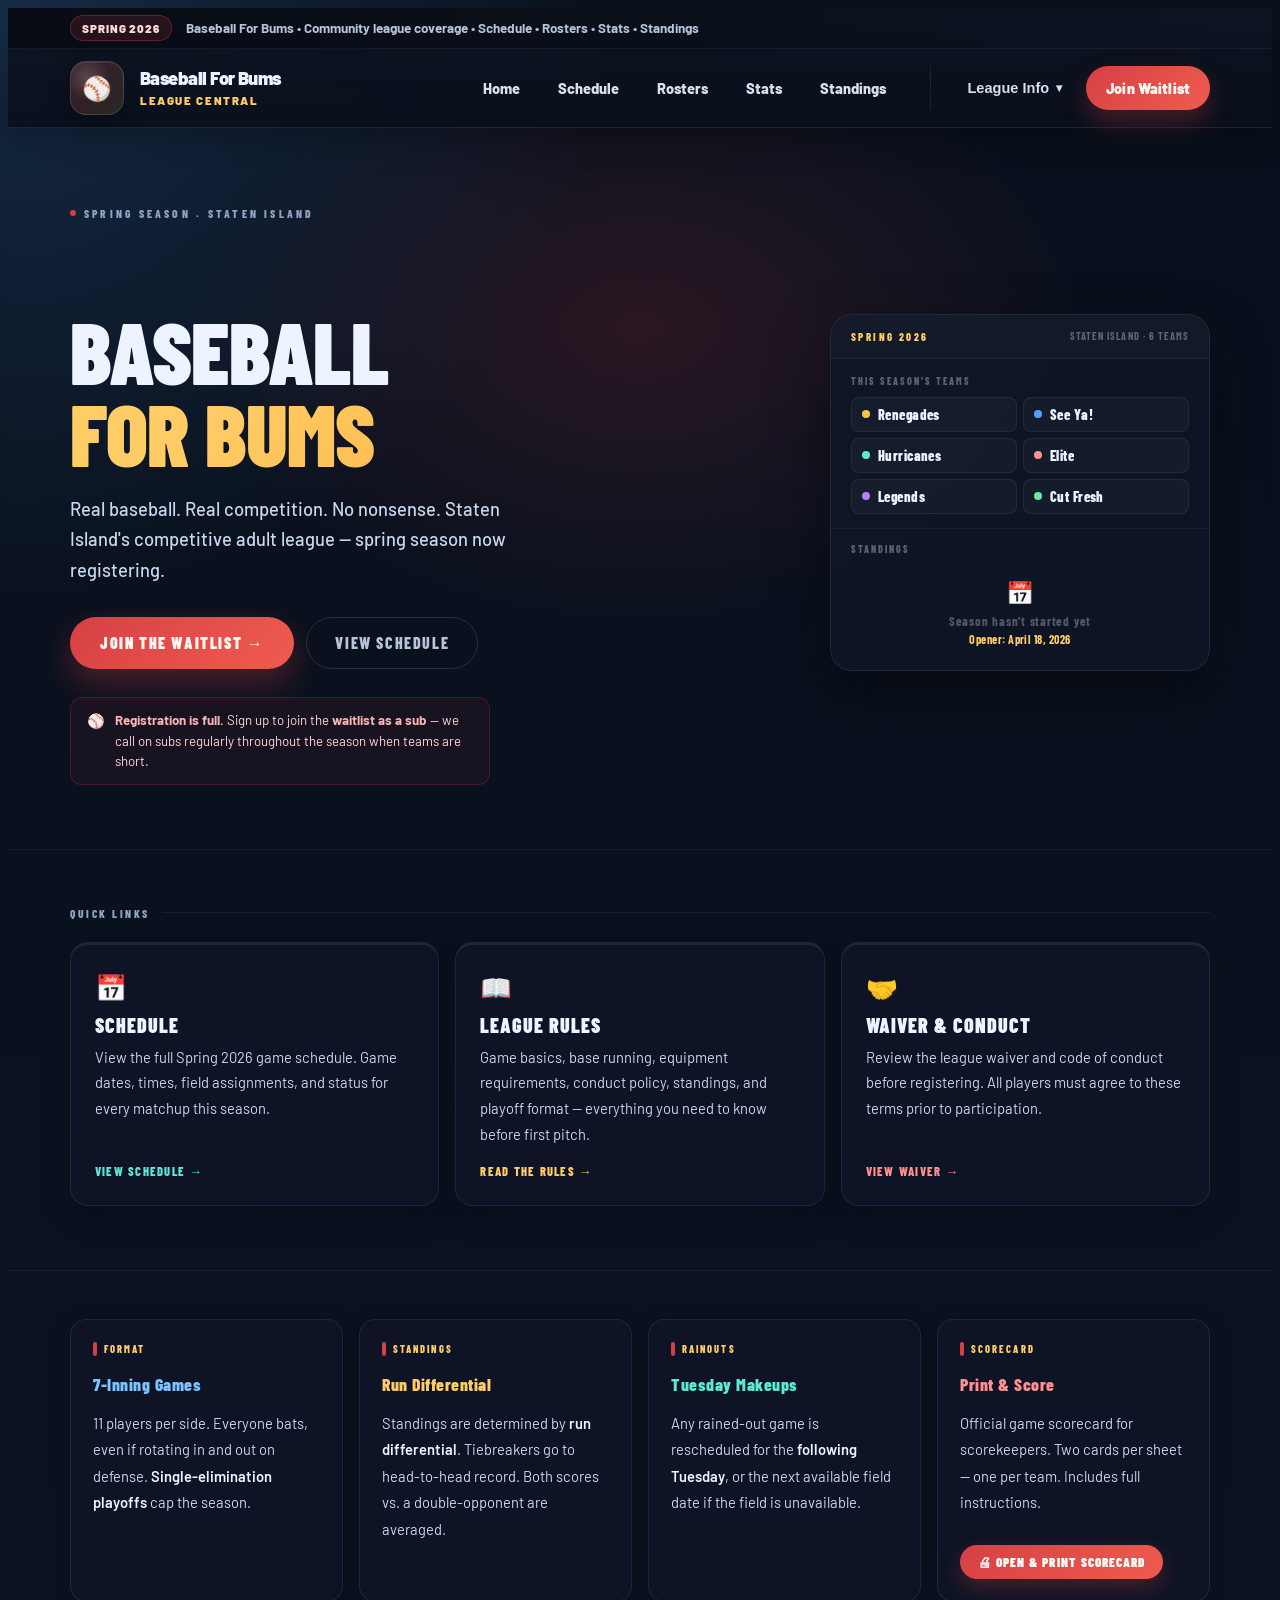
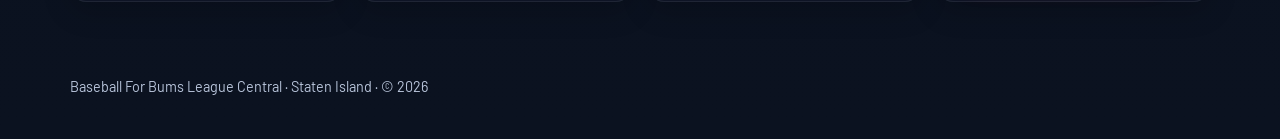
==== commit dc8eaaf0: "Update index.html" ====
--- a/index.html
+++ b/index.html
@@ -449,7 +449,7 @@
       width: min(1140px, calc(100% - 32px));
       margin: 0 auto;
       display: grid;
-      grid-template-columns: repeat(3, 1fr);
+      grid-template-columns: repeat(4, 1fr);
       gap: 16px;
     }
 
@@ -517,7 +517,7 @@
       .hero-stat-card { max-width: 420px; }
       .hero-tagline { max-width: none; }
       .features-grid { grid-template-columns: 1fr; }
-      .info-strip-inner { grid-template-columns: 1fr; }
+      .info-strip-inner { grid-template-columns: 1fr 1fr; }
     }
 
     @media (max-width: 640px) {
@@ -525,7 +525,7 @@
       .hero-headline { font-size: clamp(2.8rem, 10vw, 3.8rem); }
       .features-section { padding: 40px 0 48px; }
       .info-strip { padding: 36px 0 48px; }
-      .stat-val { font-size: 1.7rem; }
+      .info-strip-inner { grid-template-columns: 1fr; }
     }
   </style>
 </head>
@@ -643,20 +643,46 @@
 
     <div class="info-card">
       <div class="info-card-label">Format</div>
-      <h3>7-Inning Games</h3>
+      <h3 style="color:#7cc4ff;">7-Inning Games</h3>
       <p>11 players per side. Everyone bats, even if rotating in and out on defense. <strong>Single-elimination playoffs</strong> cap the season.</p>
     </div>
 
     <div class="info-card">
       <div class="info-card-label">Standings</div>
-      <h3>Run Differential</h3>
+      <h3 style="color:#ffcc66;">Run Differential</h3>
       <p>Standings are determined by <strong>run differential</strong>. Tiebreakers go to head-to-head record. Both scores vs. a double-opponent are averaged.</p>
     </div>
 
     <div class="info-card">
       <div class="info-card-label">Rainouts</div>
-      <h3>Tuesday Makeups</h3>
+      <h3 style="color:#5ee8d8;">Tuesday Makeups</h3>
       <p>Any rained-out game is rescheduled for the <strong>following Tuesday</strong>, or the next available field date if the field is unavailable.</p>
+    </div>
+
+    <div class="info-card">
+      <div class="info-card-label">Scorecard</div>
+      <h3 style="color:#ff9090;">Print &amp; Score</h3>
+      <p>Official game scorecard for scorekeepers. Two cards per sheet — one per team. Includes full instructions.</p>
+      <a href="/scorecard.html" target="_blank" style="
+        display: inline-flex;
+        align-items: center;
+        gap: 7px;
+        margin-top: 14px;
+        padding: 9px 18px;
+        border-radius: 999px;
+        background: linear-gradient(135deg, #d64045, #f05b4f);
+        color: #fff;
+        font-family: 'Barlow Condensed', sans-serif;
+        font-size: 0.82rem;
+        font-weight: 900;
+        letter-spacing: 0.08em;
+        text-transform: uppercase;
+        text-decoration: none;
+        box-shadow: 0 8px 20px rgba(214,64,69,0.28);
+        transition: 0.15s ease;
+      " onmouseover="this.style.transform='translateY(-1px)'" onmouseout="this.style.transform='translateY(0)'">
+        🖨 Open &amp; Print Scorecard
+      </a>
     </div>
 
   </div>
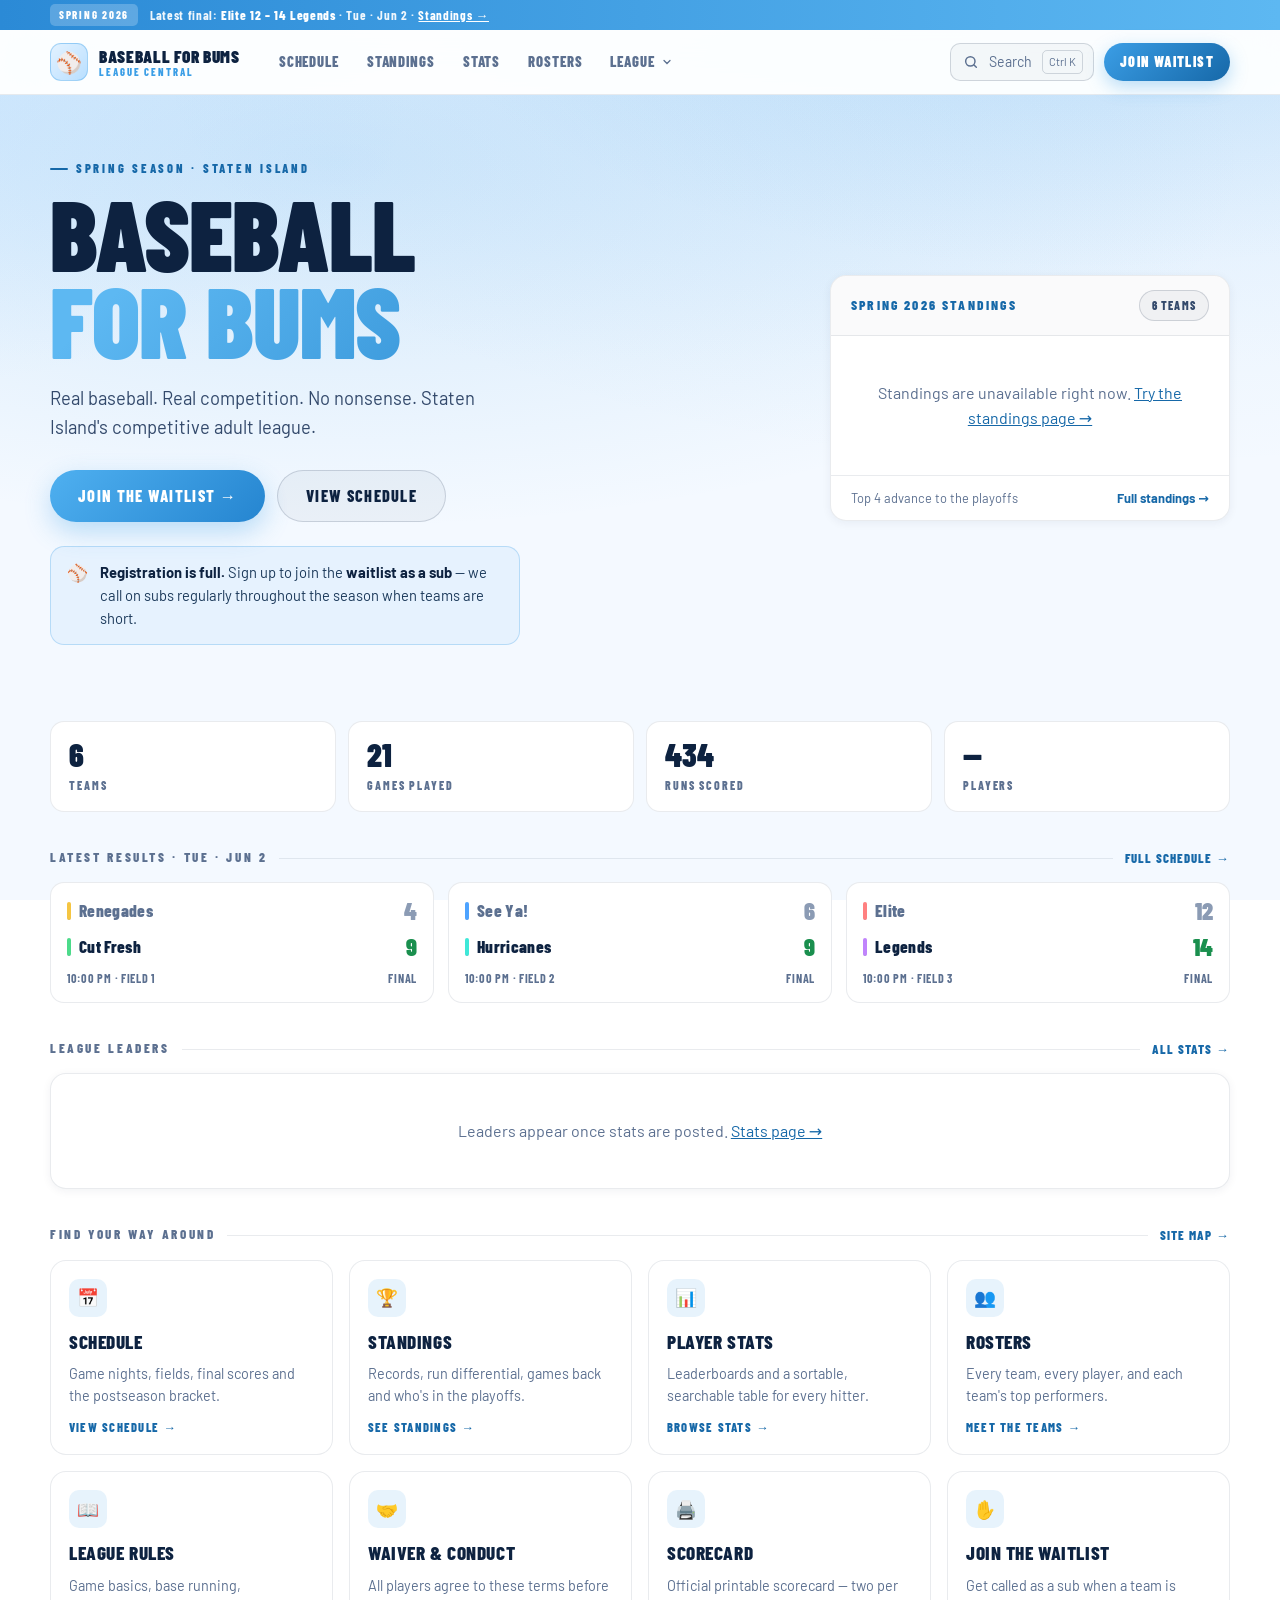
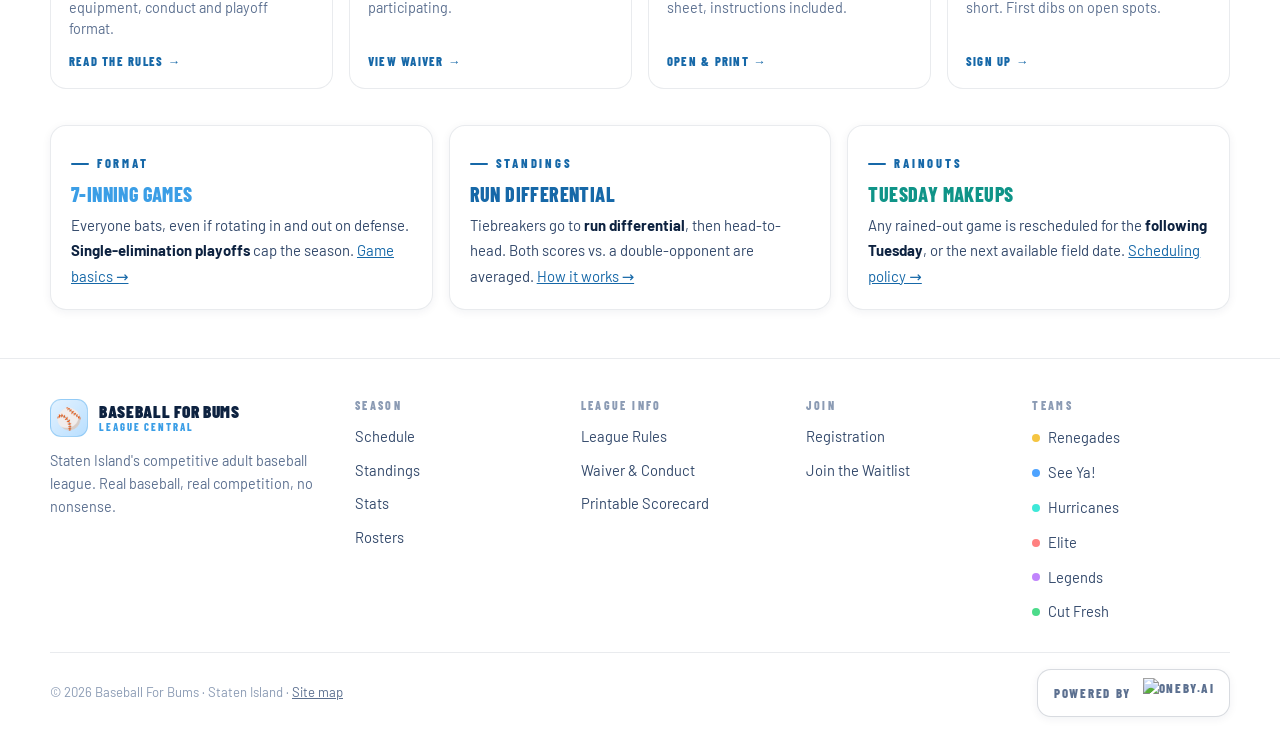
==== commit 7283cb5f: "Revamp site: white/baby-blue redesign, site map, navigation and SEO - New shared design system (app." ====
--- a/index.html
+++ b/index.html
@@ -2,530 +2,90 @@
 <html lang="en">
 <head>
   <meta charset="utf-8">
-  <meta name="viewport" content="width=device-width,initial-scale=1">
+  <meta name="viewport" content="width=device-width,initial-scale=1,viewport-fit=cover">
   <title>Baseball For Bums — Staten Island</title>
-  <meta name="description" content="Baseball For Bums — Staten Island's competitive adult baseball league. Register for Spring League.">
+  <meta name="description" content="Baseball For Bums — Staten Island's competitive adult baseball league. Schedule, standings, player stats, rosters, rules and the sub waitlist.">
+  <link rel="canonical" href="https://baseballforbums.com/">
+  <meta name="theme-color" content="#ffffff">
+  <meta property="og:type" content="website">
+  <meta property="og:site_name" content="Baseball For Bums">
+  <meta property="og:title" content="Baseball For Bums — Staten Island">
+  <meta property="og:description" content="Staten Island's competitive adult baseball league. Schedule, standings, stats and rosters.">
+  <meta property="og:url" content="https://baseballforbums.com/">
+  <link rel="icon" href="data:image/svg+xml,%3Csvg xmlns='http://www.w3.org/2000/svg' viewBox='0 0 100 100'%3E%3Ctext y='.9em' font-size='90'%3E⚾%3C/text%3E%3C/svg%3E">
 
   <link rel="preconnect" href="https://fonts.googleapis.com">
-  <link href="https://fonts.googleapis.com/css2?family=Barlow+Condensed:wght@400;600;700;800;900&family=Barlow:wght@300;400;500;600;700&display=swap" rel="stylesheet">
-
-  <link rel="stylesheet" href="./app.css?v=5">
+  <link rel="preconnect" href="https://fonts.gstatic.com" crossorigin>
+  <link href="https://fonts.googleapis.com/css2?family=Barlow+Condensed:wght@600;700;800;900&family=Barlow:wght@400;500;600;700&display=swap" rel="stylesheet">
+  <link rel="stylesheet" href="/app.css?v=8">
+
+  <script type="application/ld+json">
+  {
+    "@context": "https://schema.org",
+    "@type": "SportsOrganization",
+    "name": "Baseball For Bums",
+    "url": "https://baseballforbums.com/",
+    "sport": "Baseball",
+    "description": "Staten Island's competitive adult baseball league.",
+    "areaServed": { "@type": "Place", "name": "Staten Island, NY" }
+  }
+  </script>
 
   <style>
-    body { font-family: 'Barlow', sans-serif; }
-
-    /* ================================================================
-       HERO
-    ================================================================ */
-    .hero {
-      padding: 72px 0 64px;
-      border-bottom: 1px solid rgba(255,255,255,0.06);
-      position: relative;
-      overflow: hidden;
-    }
-
-    /* subtle radial glow behind hero */
-    .hero::before {
-      content: "";
-      position: absolute;
-      top: -100px; left: 50%;
-      transform: translateX(-50%);
-      width: 900px; height: 600px;
-      background: radial-gradient(ellipse at center,
-        rgba(214,64,69,0.16) 0%,
-        rgba(214,64,69,0.06) 40%,
-        transparent 70%);
-      pointer-events: none;
-    }
-
-    .hero-inner {
-      width: min(1140px, calc(100% - 32px));
-      margin: 0 auto;
-      display: grid;
-      grid-template-columns: 1fr 380px;
-      gap: 60px;
-      align-items: center;
-      position: relative;
-    }
-
-    /* ---- LEFT: text ---- */
-    .hero-kicker {
-      display: inline-flex;
-      align-items: center;
-      gap: 8px;
-      font-family: 'Barlow Condensed', sans-serif;
-      font-size: 0.72rem;
-      font-weight: 800;
-      letter-spacing: 0.28em;
-      text-transform: uppercase;
-      color: #8fa4c4;
-      margin-bottom: 18px;
-    }
-    .hero-kicker::before {
-      content: "";
-      display: inline-block;
-      width: 6px; height: 6px;
-      border-radius: 50%;
-      background: var(--accent);
-      flex-shrink: 0;
-    }
-
-    .hero-headline {
-      font-family: 'Barlow Condensed', sans-serif;
-      font-weight: 900;
-      font-size: clamp(3.2rem, 7vw, 5.4rem);
-      line-height: 0.95;
-      letter-spacing: -0.01em;
-      text-transform: uppercase;
-      color: var(--text);
-      margin-bottom: 20px;
-    }
-    .hero-headline .line2 {
-      display: block;
-      background: linear-gradient(135deg, #ffcc66 20%, #ffaa33 100%);
-      -webkit-background-clip: text;
-      -webkit-text-fill-color: transparent;
-      background-clip: text;
-    }
-
-    .hero-tagline {
-      font-size: 1.15rem;
-      font-weight: 500;
-      color: #c8d6ee;
-      line-height: 1.65;
-      margin-bottom: 32px;
-      max-width: 44ch;
-    }
-
-    .hero-ctas {
-      display: flex;
-      gap: 12px;
-      flex-wrap: wrap;
-      margin-bottom: 28px;
-    }
-
-    .btn-hero-primary {
-      display: inline-flex;
-      align-items: center;
-      justify-content: center;
-      min-height: 52px;
-      padding: 0 30px;
-      border-radius: 999px;
-      background: linear-gradient(135deg, #d64045 0%, #f05b4f 100%);
-      color: #fff8f2;
-      font-family: 'Barlow Condensed', sans-serif;
-      font-weight: 900;
-      font-size: 1rem;
-      letter-spacing: 0.1em;
-      text-transform: uppercase;
-      text-decoration: none;
-      border: none;
-      box-shadow: 0 14px 32px rgba(214,64,69,0.32);
-      transition: 0.18s ease;
-    }
-    .btn-hero-primary:hover {
-      transform: translateY(-2px);
-      box-shadow: 0 18px 38px rgba(214,64,69,0.4);
-    }
-
-    .btn-hero-secondary {
-      display: inline-flex;
-      align-items: center;
-      justify-content: center;
-      min-height: 52px;
-      padding: 0 28px;
-      border-radius: 999px;
-      background: transparent;
-      color: var(--muted);
-      font-family: 'Barlow Condensed', sans-serif;
-      font-weight: 800;
-      font-size: 1rem;
-      letter-spacing: 0.1em;
-      text-transform: uppercase;
-      text-decoration: none;
-      border: 1px solid rgba(255,255,255,0.12);
-      transition: 0.18s ease;
-    }
-    .btn-hero-secondary:hover {
-      color: var(--text);
-      border-color: rgba(255,255,255,0.25);
-      background: rgba(255,255,255,0.04);
-    }
-
-    .waitlist-notice {
-      display: flex;
-      gap: 10px;
-      align-items: flex-start;
-      background: rgba(214,64,69,0.07);
-      border: 1px solid rgba(214,64,69,0.22);
-      border-radius: 12px;
-      padding: 12px 16px;
-      max-width: 420px;
-    }
-    .waitlist-notice-icon { font-size: 0.9rem; flex-shrink: 0; margin-top: 2px; }
-    .waitlist-notice p {
-      font-size: 0.83rem;
-      color: #ffd5d6;
-      line-height: 1.55;
-      margin: 0;
-    }
-    .waitlist-notice p strong { color: #ffb3b5; font-weight: 700; }
-
-    /* ---- RIGHT: league card ---- */
-    .league-card {
-      background: rgba(15,22,38,0.92);
-      border: 1px solid rgba(255,255,255,0.08);
-      border-radius: 22px;
-      overflow: hidden;
-      box-shadow: 0 24px 60px rgba(0,0,0,0.4);
-    }
-
-    .league-card-header {
-      padding: 15px 20px;
-      border-bottom: 1px solid rgba(255,255,255,0.06);
-      background: rgba(255,255,255,0.02);
-      display: flex;
-      align-items: center;
-      justify-content: space-between;
-    }
-    .league-card-header-label {
-      font-family: 'Barlow Condensed', sans-serif;
-      font-size: 0.68rem;
-      font-weight: 800;
-      letter-spacing: 0.22em;
-      text-transform: uppercase;
-      color: var(--accent-2);
-    }
-    .league-card-header-season {
-      font-family: 'Barlow Condensed', sans-serif;
-      font-size: 0.65rem;
-      font-weight: 700;
-      letter-spacing: 0.1em;
-      text-transform: uppercase;
-      color: rgba(184,196,218,0.45);
-    }
-
-    /* Teams section */
-    .league-teams-section {
-      padding: 16px 20px 14px;
-      border-bottom: 1px solid rgba(255,255,255,0.05);
-    }
-    .league-section-title {
-      font-family: 'Barlow Condensed', sans-serif;
-      font-size: 0.62rem;
-      font-weight: 800;
-      letter-spacing: 0.2em;
-      text-transform: uppercase;
-      color: rgba(184,196,218,0.45);
-      margin-bottom: 10px;
-    }
-    .teams-list {
-      display: grid;
-      grid-template-columns: 1fr 1fr;
-      gap: 6px;
-    }
-    .team-chip {
-      display: flex;
-      align-items: center;
-      gap: 8px;
-      padding: 8px 10px;
-      background: rgba(255,255,255,0.03);
-      border: 1px solid rgba(255,255,255,0.06);
-      border-radius: 8px;
-    }
-    .team-dot {
-      width: 8px; height: 8px;
-      border-radius: 50%;
-      flex-shrink: 0;
-    }
-    .team-chip-name {
-      font-family: 'Barlow Condensed', sans-serif;
-      font-size: 0.9rem;
-      font-weight: 800;
-      letter-spacing: 0.03em;
-      color: var(--text);
-      white-space: nowrap;
-      overflow: hidden;
-      text-overflow: ellipsis;
-    }
-
-    /* Standings / leaderboard */
-    .league-standings-section {
-      padding: 14px 20px 18px;
-    }
-    .standings-table {
-      width: 100%;
-    }
-    .standings-thead {
-      display: grid;
-      grid-template-columns: 18px 1fr 34px 34px 48px;
-      gap: 6px;
-      padding: 0 6px 8px;
-      border-bottom: 1px solid rgba(255,255,255,0.06);
-      margin-bottom: 4px;
-    }
-    .standings-th {
-      font-family: 'Barlow Condensed', sans-serif;
-      font-size: 0.6rem;
-      font-weight: 800;
-      letter-spacing: 0.14em;
-      text-transform: uppercase;
-      color: rgba(184,196,218,0.4);
-      text-align: right;
-    }
-    .standings-th:nth-child(2) { text-align: left; }
-    .standings-row {
-      display: grid;
-      grid-template-columns: 18px 1fr 34px 34px 48px;
-      gap: 6px;
-      padding: 7px 6px;
-      border-radius: 7px;
-      transition: background 0.12s;
-    }
-    .standings-row:hover { background: rgba(255,255,255,0.03); }
-    .standings-rank {
-      font-family: 'Barlow Condensed', sans-serif;
-      font-size: 0.75rem;
-      font-weight: 700;
-      color: rgba(184,196,218,0.35);
-      text-align: center;
-      align-self: center;
-    }
-    .standings-row:nth-child(1) .standings-rank { color: #f5c542; }
-    .standings-row:nth-child(2) .standings-rank { color: #c8cfd9; }
-    .standings-row:nth-child(3) .standings-rank { color: #d9956a; }
-    .standings-team-name {
-      font-family: 'Barlow Condensed', sans-serif;
-      font-size: 0.88rem;
-      font-weight: 800;
-      color: var(--text);
-      align-self: center;
-      white-space: nowrap;
-      overflow: hidden;
-      text-overflow: ellipsis;
-    }
-    .standings-num {
-      font-family: 'Barlow Condensed', sans-serif;
-      font-size: 0.88rem;
-      font-weight: 700;
-      color: #c8d6ee;
-      text-align: right;
-      align-self: center;
-    }
-    .standings-rd {
-      font-family: 'Barlow Condensed', sans-serif;
-      font-size: 0.88rem;
-      font-weight: 800;
-      text-align: right;
-      align-self: center;
-    }
-    .standings-rd.pos { color: #5ee8d8; }
-    .standings-rd.neg { color: #ff9090; }
-    .standings-rd.zero { color: #8fa4c4; }
-
-    .standings-empty {
-      padding: 14px 0 6px;
-      text-align: center;
-    }
-    .standings-empty-icon { font-size: 1.4rem; margin-bottom: 6px; }
-    .standings-empty-text {
-      font-family: 'Barlow Condensed', sans-serif;
-      font-size: 0.8rem;
-      font-weight: 700;
-      letter-spacing: 0.06em;
-      color: rgba(184,196,218,0.4);
-    }
-    .standings-empty-date {
-      font-size: 0.75rem;
-      color: var(--accent-2);
-      margin-top: 3px;
-      font-family: 'Barlow Condensed', sans-serif;
-      font-weight: 700;
-      letter-spacing: 0.04em;
-    }
-
-    /* ================================================================
-       FEATURE CARDS
-    ================================================================ */
-    .features-section {
-      padding: 56px 0 64px;
-      border-bottom: 1px solid rgba(255,255,255,0.06);
-    }
-
-    .features-inner {
-      width: min(1140px, calc(100% - 32px));
-      margin: 0 auto;
-    }
-
-    .features-heading {
-      font-family: 'Barlow Condensed', sans-serif;
-      font-size: 0.72rem;
-      font-weight: 800;
-      letter-spacing: 0.22em;
-      text-transform: uppercase;
-      color: #8fa4c4;
-      margin-bottom: 22px;
-      display: flex;
-      align-items: center;
-      gap: 12px;
-    }
-    .features-heading::after {
-      content: "";
-      flex: 1;
-      height: 1px;
-      background: rgba(255,255,255,0.06);
-    }
-
-    .features-grid {
-      display: grid;
-      grid-template-columns: repeat(3, 1fr);
-      gap: 16px;
-    }
-
-    .feat-card {
-      background: rgba(15,22,38,0.9);
-      border: 1px solid rgba(255,255,255,0.07);
-      border-top: 3px solid rgba(255,255,255,0.07);
-      border-radius: 18px;
-      padding: 26px 24px;
-      text-decoration: none;
-      display: flex;
-      flex-direction: column;
-      gap: 10px;
-      box-shadow: 0 12px 30px rgba(0,0,0,0.2);
-      transition: border-top-color 0.18s, transform 0.18s, box-shadow 0.18s;
-      animation: cardIn 0.4s ease both;
-    }
-    .feat-card:nth-child(1) { animation-delay: 0.05s; }
-    .feat-card:nth-child(2) { animation-delay: 0.12s; }
-    .feat-card:nth-child(3) { animation-delay: 0.19s; }
-
-    .feat-card:hover {
-      transform: translateY(-3px);
-      box-shadow: 0 20px 44px rgba(0,0,0,0.3);
-      border-top-color: var(--accent-2);
-    }
-    .feat-card.red:hover  { border-top-color: var(--accent); }
-    .feat-card.teal:hover { border-top-color: #5ee8d8; }
-
-    .feat-icon { font-size: 1.6rem; margin-bottom: 2px; }
-
-    .feat-title {
-      font-family: 'Barlow Condensed', sans-serif;
-      font-size: 1.25rem;
-      font-weight: 900;
-      letter-spacing: 0.05em;
-      text-transform: uppercase;
-      color: var(--text);
-      line-height: 1;
-    }
-
-    .feat-desc {
-      font-size: 0.92rem;
-      color: #c8d6ee;
-      line-height: 1.75;
-      flex: 1;
-    }
-
-    .feat-arrow {
-      font-family: 'Barlow Condensed', sans-serif;
-      font-size: 0.78rem;
-      font-weight: 800;
-      letter-spacing: 0.1em;
-      text-transform: uppercase;
-      color: var(--accent-2);
-      margin-top: 6px;
-    }
-    .feat-card.red  .feat-arrow { color: #ff9090; }
-    .feat-card.teal .feat-arrow { color: #5ee8d8; }
-
-    /* ================================================================
-       INFO STRIP
-    ================================================================ */
-    .info-strip {
-      padding: 48px 0 56px;
-    }
-    .info-strip-inner {
-      width: min(1140px, calc(100% - 32px));
-      margin: 0 auto;
-      display: grid;
-      grid-template-columns: repeat(4, 1fr);
-      gap: 16px;
-    }
-
-    .info-card {
-      background: rgba(15,22,38,0.9);
-      border: 1px solid rgba(255,255,255,0.07);
-      border-radius: 16px;
-      padding: 22px 22px;
-      box-shadow: 0 10px 28px rgba(0,0,0,0.18);
-    }
-
-    .info-card-label {
-      font-family: 'Barlow Condensed', sans-serif;
-      font-size: 0.65rem;
-      font-weight: 800;
-      letter-spacing: 0.2em;
-      text-transform: uppercase;
-      color: var(--accent-2);
-      margin-bottom: 10px;
-      display: flex;
-      align-items: center;
-      gap: 7px;
-    }
-    .info-card-label::before {
-      content: "";
-      display: inline-block;
-      width: 4px; height: 14px;
-      border-radius: 999px;
-      background: var(--accent);
-      flex-shrink: 0;
-    }
-
-    .info-card h3 {
-      font-family: 'Barlow Condensed', sans-serif;
-      font-size: 1.1rem;
-      font-weight: 800;
-      color: var(--text);
-      margin-bottom: 10px;
-      letter-spacing: 0.03em;
-    }
-
-    .info-card p {
-      font-size: 0.92rem;
-      color: #c8d6ee;
-      line-height: 1.8;
-    }
-    .info-card p strong { color: var(--text); font-weight: 600; }
-
-    /* ================================================================
-       ANIMATIONS
-    ================================================================ */
-    @keyframes cardIn {
-      from { opacity: 0; transform: translateY(14px); }
-      to   { opacity: 1; transform: translateY(0); }
-    }
-
-    /* ================================================================
-       RESPONSIVE
-    ================================================================ */
-    @media (max-width: 900px) {
-      .hero-inner {
-        grid-template-columns: 1fr;
-        gap: 36px;
-      }
-      .hero-stat-card { max-width: 420px; }
-      .hero-tagline { max-width: none; }
-      .features-grid { grid-template-columns: 1fr; }
-      .info-strip-inner { grid-template-columns: 1fr 1fr; }
-    }
-
+    .home-hero { position: relative; padding: 56px 0 48px; overflow: hidden; }
+    .home-hero::before {
+      content: ""; position: absolute; inset: -120px -10% auto; height: 620px; pointer-events: none;
+      background: radial-gradient(ellipse at 30% 30%, rgba(59,158,230,.18), transparent 60%),
+                  radial-gradient(ellipse at 80% 10%, rgba(59,158,230,.10), transparent 55%);
+    }
+    .home-hero-grid { position: relative; display: grid; grid-template-columns: minmax(0,1fr) 400px; gap: 52px; align-items: center; }
+    .home-title {
+      font-size: clamp(3.4rem, 8.5vw, 6.2rem); font-weight: 900; line-height: .88; text-transform: uppercase; letter-spacing: -.01em;
+    }
+    .home-title span { display: block; background: linear-gradient(135deg, #5db8f2 10%, #1f7fc8 100%); -webkit-background-clip: text; background-clip: text; -webkit-text-fill-color: transparent; }
+    .home-lede { margin: 20px 0 28px; font-size: 1.15rem; color: var(--text-2); max-width: 46ch; line-height: 1.6; }
+    .home-ctas { display: flex; flex-wrap: wrap; gap: 12px; margin-bottom: 24px; }
+    .home-hero .notice { max-width: 470px; }
+
+    .snapshot-row { display: grid; grid-template-columns: 22px minmax(0,1fr) 30px 30px 52px; gap: 8px; align-items: center; padding: 9px 20px; text-decoration: none; transition: background .12s; }
+    a.snapshot-row:hover { background: rgba(13,34,64,.035); }
+    .snapshot-row.head { padding-top: 12px; padding-bottom: 6px; font-family: var(--font-display); font-size: .68rem; font-weight: 800; letter-spacing: .16em; text-transform: uppercase; color: var(--faint); }
+    .snapshot-row .n { font-family: var(--font-display); font-weight: 700; font-size: .98rem; text-align: right; color: var(--text-2); }
+    .snapshot-row.head .n { font-size: .68rem; color: var(--faint); }
+    .snapshot-row .pos-n { font-family: var(--font-display); font-weight: 800; color: var(--faint); text-align: center; }
+    .snapshot-row.cut { border-top: 1px dashed rgba(59,158,230,.35); }
+    .snapshot-foot { display: flex; justify-content: space-between; align-items: center; padding: 12px 20px; border-top: 1px solid var(--line); font-size: .8rem; color: var(--muted); }
+    .snapshot-foot a { color: var(--gold); text-decoration: none; font-weight: 700; }
+
+    .results-grid { display: grid; grid-template-columns: repeat(3, minmax(0,1fr)); gap: 14px; }
+    .result-card { padding: 14px 16px; border-radius: 14px; background: var(--surface); border: 1px solid var(--line); text-decoration: none; display: grid; gap: 8px; transition: border-color .15s, transform .15s; }
+    .result-card:hover { border-color: var(--line-2); transform: translateY(-2px); }
+    .result-line { display: flex; align-items: center; justify-content: space-between; gap: 10px; }
+    .result-line .team-tag .name { font-size: 1.08rem; }
+    .result-line .sc { font-family: var(--font-display); font-weight: 900; font-size: 1.5rem; line-height: 1; color: var(--faint); }
+    .result-line.win .sc { color: var(--green); }
+    .result-line.loss .team-tag .name { color: var(--muted); }
+    .result-meta { display: flex; justify-content: space-between; font-size: .76rem; color: var(--muted); font-family: var(--font-display); font-weight: 700; letter-spacing: .06em; text-transform: uppercase; }
+
+    .leader-mini { display: grid; gap: 2px; padding: 8px; }
+    .leader-mini a { display: grid; grid-template-columns: 26px minmax(0,1fr) auto; align-items: center; gap: 10px; padding: 8px 10px; border-radius: 10px; text-decoration: none; }
+    .leader-mini a:hover { background: rgba(13,34,64,.035); }
+    .leader-mini .who { min-width: 0; }
+    .leader-mini .who b { display: block; font-family: var(--font-display); font-weight: 800; font-size: 1.02rem; white-space: nowrap; overflow: hidden; text-overflow: ellipsis; }
+    .leader-mini .who small { display: flex; align-items: center; gap: 6px; font-size: .74rem; color: var(--muted); }
+    .leader-mini .val { font-family: var(--font-display); font-weight: 900; font-size: 1.35rem; color: var(--gold); }
+
+    .facts .card-body h3 { font-size: 1.25rem; font-weight: 800; margin-bottom: 8px; text-transform: uppercase; letter-spacing: .02em; }
+    .facts .card-body p { color: var(--text-2); font-size: .93rem; line-height: 1.7; }
+    .facts .card-body p strong { color: var(--text); }
+
+    @media (max-width: 960px) {
+      .home-hero-grid { grid-template-columns: 1fr; gap: 32px; }
+      .results-grid { grid-template-columns: 1fr 1fr; }
+    }
     @media (max-width: 640px) {
-      .hero { padding: 48px 0 48px; }
-      .hero-headline { font-size: clamp(2.8rem, 10vw, 3.8rem); }
-      .features-section { padding: 40px 0 48px; }
-      .info-strip { padding: 36px 0 48px; }
-      .info-strip-inner { grid-template-columns: 1fr; }
+      .home-hero { padding: 36px 0 32px; }
+      .results-grid { grid-template-columns: 1fr; }
     }
   </style>
 </head>
@@ -533,237 +93,211 @@
 
 <div id="site-header"></div>
 
-<!-- ================================================================
-     HERO
-================================================================ -->
-<section class="hero">
-  <div class="hero-inner">
-
-    <!-- Left -->
-    <div class="hero-left">
-      <div class="hero-kicker">Spring Season · Staten Island</div>
-
-      <h1 class="hero-headline">
-        Baseball
-        <span class="line2">For Bums</span>
-      </h1>
-
-      <p class="hero-tagline">
-        Real baseball. Real competition. No nonsense. Staten Island's competitive adult league — spring season now registering.
-      </p>
-
-      <div class="hero-ctas">
-        <a href="/signup/" class="btn-hero-primary">Join the Waitlist →</a>
-        <a href="/schedule.html" class="btn-hero-secondary">View Schedule</a>
-      </div>
-
-      <div class="waitlist-notice">
-        <span class="waitlist-notice-icon">⚾</span>
-        <p><strong>Registration is full.</strong> Sign up to join the <strong>waitlist as a sub</strong> — we call on subs regularly throughout the season when teams are short.</p>
-      </div>
-    </div>
-
-    <!-- Right: league card -->
-    <div class="hero-right">
-      <div class="league-card">
-
-        <div class="league-card-header">
-          <span class="league-card-header-label">Spring 2026</span>
-          <span class="league-card-header-season">Staten Island · 6 Teams</span>
-        </div>
-
-        <!-- Teams -->
-        <div class="league-teams-section">
-          <div class="league-section-title">This Season's Teams</div>
-          <div class="teams-list">
-            <div class="team-chip"><span class="team-dot" style="background:#f5c542;"></span><span class="team-chip-name">Renegades</span></div>
-            <div class="team-chip"><span class="team-dot" style="background:#4da3ff;"></span><span class="team-chip-name">See Ya!</span></div>
-            <div class="team-chip"><span class="team-dot" style="background:#5ee8d8;"></span><span class="team-chip-name">Hurricanes</span></div>
-            <div class="team-chip"><span class="team-dot" style="background:#ff9090;"></span><span class="team-chip-name">Elite</span></div>
-            <div class="team-chip"><span class="team-dot" style="background:#b47eff;"></span><span class="team-chip-name">Legends</span></div>
-            <div class="team-chip"><span class="team-dot" style="background:#6de6a0;"></span><span class="team-chip-name">Cut Fresh</span></div>
-          </div>
-        </div>
-
-        <!-- Standings leaderboard — populated by JS -->
-        <div class="league-standings-section">
-          <div class="league-section-title">Standings</div>
-          <div id="home-standings">
-            <div class="standings-empty">
-              <div class="standings-empty-icon">📅</div>
-              <div class="standings-empty-text">Season hasn't started yet</div>
-              <div class="standings-empty-date">Opener: April 18, 2026</div>
-            </div>
-          </div>
-        </div>
-
-      </div>
-    </div>
-
-  </div>
-</section>
-
-<!-- ================================================================
-     FEATURE CARDS
-================================================================ -->
-<section class="features-section">
-  <div class="features-inner">
-    <div class="features-heading">Quick Links</div>
-
-    <div class="features-grid">
-      <a href="/schedule.html" class="feat-card teal">
-        <div class="feat-icon">📅</div>
-        <div class="feat-title">Schedule</div>
-        <div class="feat-desc">View the full Spring 2026 game schedule. Game dates, times, field assignments, and status for every matchup this season.</div>
-        <div class="feat-arrow">View Schedule →</div>
-      </a>
-
-      <a href="/league-rules/" class="feat-card">
-        <div class="feat-icon">📖</div>
-        <div class="feat-title">League Rules</div>
-        <div class="feat-desc">Game basics, base running, equipment requirements, conduct policy, standings, and playoff format — everything you need to know before first pitch.</div>
-        <div class="feat-arrow">Read the Rules →</div>
-      </a>
-
-      <a href="/waiver-and-conduct/" class="feat-card red">
-        <div class="feat-icon">🤝</div>
-        <div class="feat-title">Waiver &amp; Conduct</div>
-        <div class="feat-desc">Review the league waiver and code of conduct before registering. All players must agree to these terms prior to participation.</div>
-        <div class="feat-arrow">View Waiver →</div>
-      </a>
-    </div>
-  </div>
-</section>
-
-<!-- ================================================================
-     INFO STRIP
-================================================================ -->
-<section class="info-strip">
-  <div class="info-strip-inner">
-
-    <div class="info-card">
-      <div class="info-card-label">Format</div>
-      <h3 style="color:#7cc4ff;">7-Inning Games</h3>
-      <p>11 players per side. Everyone bats, even if rotating in and out on defense. <strong>Single-elimination playoffs</strong> cap the season.</p>
-    </div>
-
-    <div class="info-card">
-      <div class="info-card-label">Standings</div>
-      <h3 style="color:#ffcc66;">Run Differential</h3>
-      <p>Standings are determined by <strong>run differential</strong>. Tiebreakers go to head-to-head record. Both scores vs. a double-opponent are averaged.</p>
-    </div>
-
-    <div class="info-card">
-      <div class="info-card-label">Rainouts</div>
-      <h3 style="color:#5ee8d8;">Tuesday Makeups</h3>
-      <p>Any rained-out game is rescheduled for the <strong>following Tuesday</strong>, or the next available field date if the field is unavailable.</p>
-    </div>
-
-    <div class="info-card">
-      <div class="info-card-label">Scorecard</div>
-      <h3 style="color:#ff9090;">Print &amp; Score</h3>
-      <p>Official game scorecard for scorekeepers. Two cards per sheet — one per team. Includes full instructions.</p>
-      <a href="/scorecard.html" target="_blank" style="
-        display: inline-flex;
-        align-items: center;
-        gap: 7px;
-        margin-top: 14px;
-        padding: 9px 18px;
-        border-radius: 999px;
-        background: linear-gradient(135deg, #d64045, #f05b4f);
-        color: #fff;
-        font-family: 'Barlow Condensed', sans-serif;
-        font-size: 0.82rem;
-        font-weight: 900;
-        letter-spacing: 0.08em;
-        text-transform: uppercase;
-        text-decoration: none;
-        box-shadow: 0 8px 20px rgba(214,64,69,0.28);
-        transition: 0.15s ease;
-      " onmouseover="this.style.transform='translateY(-1px)'" onmouseout="this.style.transform='translateY(0)'">
-        🖨 Open &amp; Print Scorecard
-      </a>
-    </div>
-
-  </div>
-</section>
-
-<footer style="width:min(1140px,calc(100% - 32px));margin:0 auto;">
-  Baseball For Bums League Central · Staten Island · © 2026
-</footer>
-
-<script src="./shared.js?v=5"></script>
-<script src="./header.js?v=5"></script>
+<main>
+  <!-- HERO -->
+  <section class="home-hero">
+    <div class="wrap home-hero-grid">
+      <div class="rise">
+        <div class="eyebrow">Spring Season · Staten Island</div>
+        <h1 class="home-title">Baseball <span>For Bums</span></h1>
+        <p class="home-lede">Real baseball. Real competition. No nonsense. Staten Island's competitive adult league.</p>
+        <div class="home-ctas">
+          <a href="/waitlist" class="btn btn-primary btn-lg">Join the Waitlist →</a>
+          <a href="/schedule" class="btn btn-lg">View Schedule</a>
+        </div>
+        <div class="notice">
+          <span class="notice-icon" aria-hidden="true">⚾</span>
+          <p><strong>Registration is full.</strong> Sign up to join the <strong>waitlist as a sub</strong> — we call on subs regularly throughout the season when teams are short.</p>
+        </div>
+      </div>
+
+      <!-- Standings snapshot -->
+      <div class="card rise" style="animation-delay:.08s">
+        <div class="card-head">
+          <span class="card-title">Spring 2026 Standings</span>
+          <span class="chip">6 Teams</span>
+        </div>
+        <div id="home-standings">
+          <div class="skeleton skeleton-row"></div><div class="skeleton skeleton-row"></div>
+          <div class="skeleton skeleton-row"></div><div class="skeleton skeleton-row"></div>
+        </div>
+        <div class="snapshot-foot">
+          <span>Top 4 advance to the playoffs</span>
+          <a href="/standings">Full standings →</a>
+        </div>
+      </div>
+    </div>
+  </section>
+
+  <!-- SEASON BY THE NUMBERS -->
+  <section class="section">
+    <div class="wrap">
+      <div class="stat-row" id="season-numbers">
+        <div class="stat"><div class="stat-value">6</div><div class="stat-label">Teams</div></div>
+        <div class="stat"><div class="stat-value" id="n-games">—</div><div class="stat-label">Games played</div></div>
+        <div class="stat"><div class="stat-value" id="n-runs">—</div><div class="stat-label">Runs scored</div></div>
+        <div class="stat"><div class="stat-value" id="n-players">—</div><div class="stat-label">Players</div></div>
+      </div>
+    </div>
+  </section>
+
+  <!-- LATEST RESULTS -->
+  <section class="section">
+    <div class="wrap">
+      <div class="section-head"><h2 id="results-heading">Latest results</h2><a class="more" href="/schedule">Full schedule →</a></div>
+      <div class="results-grid" id="latest-results"></div>
+    </div>
+  </section>
+
+  <!-- LEADERS -->
+  <section class="section">
+    <div class="wrap">
+      <div class="section-head"><h2>League leaders</h2><a class="more" href="/stats">All stats →</a></div>
+      <div class="grid-3" id="home-leaders">
+        <div class="card"><div class="skeleton skeleton-row"></div><div class="skeleton skeleton-row"></div><div class="skeleton skeleton-row"></div></div>
+        <div class="card"><div class="skeleton skeleton-row"></div><div class="skeleton skeleton-row"></div><div class="skeleton skeleton-row"></div></div>
+        <div class="card"><div class="skeleton skeleton-row"></div><div class="skeleton skeleton-row"></div><div class="skeleton skeleton-row"></div></div>
+      </div>
+    </div>
+  </section>
+
+  <!-- EVERYTHING ON THE SITE -->
+  <section class="section">
+    <div class="wrap">
+      <div class="section-head"><h2>Find your way around</h2><a class="more" href="/sitemap/">Site map →</a></div>
+      <div class="grid-4">
+        <a class="tile" href="/schedule"><span class="tile-icon">📅</span><span class="tile-title">Schedule</span><span class="tile-desc">Game nights, fields, final scores and the postseason bracket.</span><span class="tile-go">View schedule →</span></a>
+        <a class="tile" href="/standings"><span class="tile-icon">🏆</span><span class="tile-title">Standings</span><span class="tile-desc">Records, run differential, games back and who's in the playoffs.</span><span class="tile-go">See standings →</span></a>
+        <a class="tile" href="/stats"><span class="tile-icon">📊</span><span class="tile-title">Player Stats</span><span class="tile-desc">Leaderboards and a sortable, searchable table for every hitter.</span><span class="tile-go">Browse stats →</span></a>
+        <a class="tile" href="/rosters"><span class="tile-icon">👥</span><span class="tile-title">Rosters</span><span class="tile-desc">Every team, every player, and each team's top performers.</span><span class="tile-go">Meet the teams →</span></a>
+        <a class="tile" href="/league-rules/"><span class="tile-icon">📖</span><span class="tile-title">League Rules</span><span class="tile-desc">Game basics, base running, equipment, conduct and playoff format.</span><span class="tile-go">Read the rules →</span></a>
+        <a class="tile" href="/waiver-and-conduct/"><span class="tile-icon">🤝</span><span class="tile-title">Waiver &amp; Conduct</span><span class="tile-desc">All players agree to these terms before participating.</span><span class="tile-go">View waiver →</span></a>
+        <a class="tile" href="/scorecard" target="_blank" rel="noopener"><span class="tile-icon">🖨️</span><span class="tile-title">Scorecard</span><span class="tile-desc">Official printable scorecard — two per sheet, instructions included.</span><span class="tile-go">Open &amp; print →</span></a>
+        <a class="tile" href="/waitlist"><span class="tile-icon">✋</span><span class="tile-title">Join the Waitlist</span><span class="tile-desc">Get called as a sub when a team is short. First dibs on open spots.</span><span class="tile-go">Sign up →</span></a>
+      </div>
+    </div>
+  </section>
+
+  <!-- LEAGUE FACTS -->
+  <section class="section facts">
+    <div class="wrap grid-3">
+      <div class="card"><div class="card-body">
+        <div class="eyebrow">Format</div>
+        <h3 style="color:var(--blue)">7-Inning Games</h3>
+        <p>Everyone bats, even if rotating in and out on defense. <strong>Single-elimination playoffs</strong> cap the season. <a href="/league-rules/#r-basics" style="color:var(--gold)">Game basics →</a></p>
+      </div></div>
+      <div class="card"><div class="card-body">
+        <div class="eyebrow">Standings</div>
+        <h3 style="color:var(--gold)">Run Differential</h3>
+        <p>Tiebreakers go to <strong>run differential</strong>, then head-to-head. Both scores vs. a double-opponent are averaged. <a href="/league-rules/#r-standings" style="color:var(--gold)">How it works →</a></p>
+      </div></div>
+      <div class="card"><div class="card-body">
+        <div class="eyebrow">Rainouts</div>
+        <h3 style="color:var(--teal)">Tuesday Makeups</h3>
+        <p>Any rained-out game is rescheduled for the <strong>following Tuesday</strong>, or the next available field date. <a href="/waiver-and-conduct/#s07" style="color:var(--gold)">Scheduling policy →</a></p>
+      </div></div>
+    </div>
+  </section>
+</main>
+
+<div id="site-footer"></div>
+
+<script src="/shared.js?v=8"></script>
+<script src="/header.js?v=11"></script>
 <script>
-// Team color map matches the team chips above
-var TEAM_COLORS = {
-  "Renegades":  "#f5c542",
-  "See Ya!":    "#4da3ff",
-  "Hurricanes": "#5ee8d8",
-  "Elite":      "#ff9090",
-  "Legends":    "#b47eff",
-  "Cut Fresh":  "#6de6a0"
-};
-
-function rdClass(val) {
-  var n = Number(val || 0);
-  if (n > 0) return "pos";
-  if (n < 0) return "neg";
-  return "zero";
-}
-function rdSign(val) {
-  var n = Number(val || 0);
-  return n > 0 ? "+" + n : String(n);
-}
-
-async function loadHomeStandings() {
-  var el = document.getElementById("home-standings");
-  try {
-    var data = await loadData("Standings");
-    if (!Array.isArray(data) || !data.length) return; // keep default empty state
-
-    // Sort by wins desc, then run diff desc
-    var sorted = data.slice().sort(function(a, b) {
-      var wDiff = Number(b.wins || b.w || 0) - Number(a.wins || a.w || 0);
-      if (wDiff !== 0) return wDiff;
-      return Number(b.run_diff || b.rd || b.run_differential || 0) -
-             Number(a.run_diff || a.rd || a.run_differential || 0);
-    });
-
-    var getName = function(r) { return r.team_name || r.team || r.Team || ""; };
-    var getW    = function(r) { return r.wins || r.w || r.W || 0; };
-    var getL    = function(r) { return r.losses || r.l || r.L || 0; };
-    var getRD   = function(r) { return r.run_diff || r.rd || r.run_differential || r.RD || 0; };
-
+(function () {
+  var B = window.BFB, esc = B.esc;
+
+  function teamTag(name, href) {
+    var t = B.team(name);
+    return '<a class="team-tag" href="' + (href || ('/rosters#team-' + (t ? t.id : B.slugify(name)))) + '">' +
+      '<span class="bar" style="background:' + B.teamColor(name) + '"></span><span class="name">' + esc(name) + '</span></a>';
+  }
+
+  /* Standings snapshot — sorted like the standings page (wins, then run diff) */
+  loadData("Standings").then(function (rows) {
+    var el = document.getElementById("home-standings");
+    if (!Array.isArray(rows) || !rows.length || !standingsHasData(rows)) {
+      el.innerHTML = '<div class="empty"><div class="empty-icon">📅</div><div class="empty-title">No games yet</div>Standings appear after opening night.</div>';
+      return;
+    }
+    var w = function (r) { return B.num(r.w || r.wins); };
+    var rd = function (r) { return B.num(r.rd != null ? r.rd : r.diff); };
+    var sorted = rows.slice().sort(function (a, b) { return (w(b) - w(a)) || (rd(b) - rd(a)); });
     el.innerHTML =
-      '<div class="standings-thead">' +
-        '<div class="standings-th">#</div>' +
-        '<div class="standings-th" style="text-align:left;">Team</div>' +
-        '<div class="standings-th">W</div>' +
-        '<div class="standings-th">L</div>' +
-        '<div class="standings-th">RD</div>' +
-      '</div>' +
-      sorted.map(function(row, i) {
-        var name  = getName(row);
-        var color = TEAM_COLORS[name] || "rgba(255,255,255,0.3)";
-        var rd    = getRD(row);
-        return '<div class="standings-row">' +
-          '<div class="standings-rank">' + (i + 1) + '</div>' +
-          '<div class="standings-team-name" style="display:flex;align-items:center;gap:6px;">' +
-            '<span style="width:7px;height:7px;border-radius:50%;background:' + color + ';flex-shrink:0;display:inline-block;"></span>' +
-            name +
-          '</div>' +
-          '<div class="standings-num">' + getW(row) + '</div>' +
-          '<div class="standings-num">' + getL(row) + '</div>' +
-          '<div class="standings-rd ' + rdClass(rd) + '">' + rdSign(rd) + '</div>' +
-        '</div>';
+      '<div class="snapshot-row head"><span>#</span><span>Team</span><span class="n">W</span><span class="n">L</span><span class="n">RD</span></div>' +
+      sorted.map(function (r, i) {
+        var name = r.team || r.team_name || "";
+        var t = B.team(name);
+        return '<a class="snapshot-row' + (i === 4 ? ' cut' : '') + '" href="/rosters#team-' + (t ? t.id : B.slugify(name)) + '">' +
+          '<span class="pos-n">' + (i + 1) + '</span>' +
+          '<span class="team-tag"><span class="bar" style="background:' + B.teamColor(name) + '"></span><span class="name">' + esc(name) + '</span></span>' +
+          '<span class="n">' + w(r) + '</span><span class="n">' + B.num(r.l || r.losses) + '</span>' +
+          '<span class="n ' + B.rdClass(rd(r)) + '">' + B.fmtRD(rd(r)) + '</span></a>';
       }).join("");
-  } catch(e) {
-    // silently keep the "season hasn't started" placeholder
+  }).catch(function () {
+    document.getElementById("home-standings").innerHTML = '<div class="empty">Standings are unavailable right now. <a href="/standings" style="color:var(--gold)">Try the standings page →</a></div>';
+  });
+
+  /* Latest results + season numbers from the schedule */
+  function renderResults(games) {
+    var finals = games.filter(function (g) { return B.gameState(g) === "final"; });
+    var runs = finals.reduce(function (s, g) { return s + B.num(g.away_score) + B.num(g.home_score); }, 0);
+    document.getElementById("n-games").textContent = finals.length;
+    document.getElementById("n-runs").textContent = runs;
+
+    var upcoming = games.filter(function (g) { return B.gameState(g) === "upcoming" && !g.allstar; });
+    var list, heading;
+    if (upcoming.length) {
+      var nextDate = upcoming[0].game_date;
+      list = upcoming.filter(function (g) { return g.game_date === nextDate; });
+      heading = "Next up · " + B.dateLabel(nextDate, { short: true });
+    } else {
+      var lastDate = finals.length ? finals[finals.length - 1].game_date : null;
+      list = finals.filter(function (g) { return g.game_date === lastDate; });
+      heading = "Latest results · " + (lastDate ? B.dateLabel(lastDate, { short: true }) : "");
+    }
+    document.getElementById("results-heading").textContent = heading;
+    document.getElementById("latest-results").innerHTML = list.map(function (g) {
+      var win = B.winner(g), fin = B.gameState(g) === "final";
+      function line(name, sc) {
+        var cls = !fin ? "" : (win === name ? "win" : "loss");
+        return '<div class="result-line ' + cls + '">' + teamTag(name) + (fin ? '<span class="sc">' + sc + '</span>' : '') + '</div>';
+      }
+      var f = B.FIELDS[g.field] || { cls: "", label: g.field };
+      return '<div class="result-card">' + line(g.away_team, g.away_score) + line(g.home_team, g.home_score) +
+        '<div class="result-meta"><span>' + esc(g.game_time) + ' · ' + esc(g.field) + '</span><span>' + (fin ? "Final" : B.STATE_LABEL[B.gameState(g)]) + '</span></div></div>';
+    }).join("") || '<div class="empty">No games to show yet.</div>';
   }
-}
-
-loadHomeStandings();
+  renderResults(B.SCHEDULE);          // instant, from the built-in schedule
+  B.loadSchedule().then(renderResults); // then overlay live sheet results
+
+  /* Leaders */
+  loadData("Web_Player_Stats").then(function (stats) {
+    if (!Array.isArray(stats) || !stats.length) throw new Error("empty");
+    document.getElementById("n-players").textContent = stats.length;
+    var cats = [
+      { key: "ops", label: "OPS", rate: true, minAb: 10 },
+      { key: "hr",  label: "Home Runs" },
+      { key: "rbi", label: "RBI" }
+    ];
+    document.getElementById("home-leaders").innerHTML = cats.map(function (c) {
+      var top = stats.filter(function (r) { return !c.minAb || B.num(r.ab) >= c.minAb; })
+        .filter(function (r) { return B.num(r[c.key]) > 0; })
+        .sort(function (a, b) { return B.num(b[c.key]) - B.num(a[c.key]); }).slice(0, 5);
+      return '<div class="card"><div class="card-head"><span class="card-title">' + c.label + '</span>' +
+        (c.minAb ? '<span class="chip">Min ' + c.minAb + ' AB</span>' : '') + '</div><div class="leader-mini">' +
+        top.map(function (r, i) {
+          var name = r.player_name || r.full_name || "";
+          return '<a href="/stats?q=' + encodeURIComponent(name) + '"><span class="rank rank-' + (i + 1) + '">' + (i + 1) + '</span>' +
+            '<span class="who"><b>' + esc(name) + '</b><small><span class="dot" style="background:' + B.teamColor(r.team) + '"></span>' + esc(r.team) + '</small></span>' +
+            '<span class="val">' + (c.rate ? B.fmtRate(r[c.key]) : B.fmtInt(r[c.key])) + '</span></a>';
+        }).join("") + '</div></div>';
+    }).join("");
+  }).catch(function () {
+    document.getElementById("home-leaders").innerHTML = '<div class="card" style="grid-column:1/-1"><div class="empty">Leaders appear once stats are posted. <a href="/stats" style="color:var(--gold)">Stats page →</a></div></div>';
+  });
+})();
 </script>
 </body>
-</html>+</html>
--- a/app.css
+++ b/app.css
@@ -1,738 +1,675 @@
-* {
-  box-sizing: border-box;
-}
+/* ================================================================
+   APP.CSS — Baseball For Bums design system
+   Tokens → base → layout → components → page helpers.
+   Shared by every page; page files only add small one-off styles.
+================================================================ */
 
 :root {
-  --bg: #0b1220;
-  --panel: #111a2b;
-  --panel-2: #162238;
-  --text: #eef4ff;
-  --muted: #b8c4da;
-  --line: rgba(255,255,255,0.08);
-
-  --accent: #d64045;
-  --accent-2: #ffcc66;
-  --accent-3: #7cc4ff;
-
-  --success: #2ecc71;
-  --shadow: 0 18px 45px rgba(0,0,0,0.28);
-  --radius: 18px;
-}
-
-/* ---------- SITE HEADER / NAV ---------- */
-
-.site-header {
-  position: sticky;
-  top: 0;
-  z-index: 1000;
-}
-
-.score-ticker {
-  background: linear-gradient(90deg, rgba(8,12,20,0.98) 0%, rgba(13,20,34,0.98) 100%);
-  border-bottom: 1px solid rgba(255,255,255,0.06);
-}
-
-.score-ticker-inner {
-  width: min(1140px, calc(100% - 32px));
-  margin: 0 auto;
-  min-height: 40px;
+  /* White + baby blue */
+  --bg:        #f4f9ff;
+  --bg-2:      #e6f2ff;
+  --surface:   #ffffff;
+  --surface-2: #f2f8ff;
+  --surface-3: #e7f2fd;
+  --line:      rgba(13,34,64,0.09);
+  --line-2:    rgba(13,34,64,0.16);
+  --text:      #0d2240;
+  --text-2:    #33496b;
+  --muted:     #5c7090;
+  --faint:     #8b9bb4;
+
+  --accent:    #3b9ee6;   /* baby blue */
+  --accent-hi: #1668a8;   /* deeper blue for text/links */
+  --accent-soft: rgba(59,158,230,0.12);
+  --gold:      #1668a8;   /* emphasis color (stat values, links) */
+  --gold-soft: rgba(59,158,230,0.10);
+  --blue:      #3b9ee6;
+  --teal:      #0f9488;
+  --green:     #1a8f4e;
+  --red:       #d23c42;
+  --danger-soft: rgba(210,60,66,0.08);
+
+  /* legacy aliases (kept so any old inline styles still resolve) */
+  --panel: var(--surface);
+  --panel-2: var(--surface-2);
+  --accent-2: var(--gold);
+  --accent-3: var(--blue);
+  --success: var(--green);
+
+  --radius-sm: 10px;
+  --radius:    16px;
+  --radius-lg: 22px;
+  --shadow:    0 14px 36px rgba(13,34,64,0.10);
+  --shadow-sm: 0 2px 10px rgba(13,34,64,0.06);
+
+  --font-display: "Barlow Condensed", "Arial Narrow", sans-serif;
+  --font-body:    "Barlow", system-ui, -apple-system, "Segoe UI", sans-serif;
+
+  --wrap: 1180px;
+  --gutter: 20px;
+  --header-h: 64px;
+}
+
+/* ---------- BASE ---------- */
+
+*, *::before, *::after { box-sizing: border-box; }
+
+html {
+  scroll-behavior: smooth;
+  scroll-padding-top: calc(var(--header-h) + 24px);
+  -webkit-text-size-adjust: 100%;
+  color-scheme: light;
+}
+
+body {
+  margin: 0;
+  min-height: 100vh;
+  font-family: var(--font-body);
+  font-size: 16px;
+  line-height: 1.6;
+  color: var(--text);
+  background:
+    radial-gradient(1200px 600px at 85% -10%, rgba(59,158,230,0.16), transparent 60%),
+    radial-gradient(900px 500px at -10% 10%, rgba(125,196,255,0.14), transparent 60%),
+    linear-gradient(180deg, var(--bg-2) 0%, var(--bg) 40%);
+  background-attachment: fixed;
+  -webkit-font-smoothing: antialiased;
   display: flex;
-  align-items: center;
-  gap: 14px;
+  flex-direction: column;
+}
+
+h1, h2, h3, h4 { margin: 0; font-family: var(--font-display); line-height: 1.05; letter-spacing: 0.005em; }
+p { margin: 0; }
+a { color: inherit; }
+img { max-width: 100%; display: block; }
+button { font: inherit; color: inherit; }
+ul, ol { margin: 0; padding: 0; }
+table { border-collapse: collapse; width: 100%; }
+.num, td, .tabular { font-variant-numeric: tabular-nums; }
+
+:focus-visible {
+  outline: 2px solid var(--gold);
+  outline-offset: 2px;
+  border-radius: 6px;
+}
+
+::selection { background: rgba(59,158,230,0.35); color: #fff; }
+
+.skip-link {
+  position: absolute; left: 12px; top: -60px; z-index: 10001;
+  padding: 10px 16px; border-radius: 10px;
+  background: var(--gold); color: #111; font-weight: 700; text-decoration: none;
+}
+.skip-link:focus { top: 12px; }
+
+.sr-only {
+  position: absolute !important; width: 1px; height: 1px; padding: 0; margin: -1px;
+  overflow: hidden; clip: rect(0,0,0,0); white-space: nowrap; border: 0;
+}
+
+main { flex: 1 0 auto; }
+
+/* ---------- LAYOUT ---------- */
+
+.wrap {
+  width: min(var(--wrap), calc(100% - var(--gutter) * 2));
+  margin-inline: auto;
+}
+
+.section { padding: 28px 0; }
+.section + .section { padding-top: 8px; }
+
+.grid-2 { display: grid; grid-template-columns: repeat(2, minmax(0,1fr)); gap: 20px; }
+.grid-3 { display: grid; grid-template-columns: repeat(3, minmax(0,1fr)); gap: 16px; }
+.grid-4 { display: grid; grid-template-columns: repeat(4, minmax(0,1fr)); gap: 16px; }
+
+.with-sidebar {
+  display: grid;
+  grid-template-columns: minmax(0,1fr) 320px;
+  gap: 28px;
+  align-items: start;
+}
+.sticky-side { position: sticky; top: calc(var(--header-h) + 20px); }
+
+@media (max-width: 960px) {
+  .with-sidebar { grid-template-columns: 1fr; }
+  .sticky-side { position: static; }
+  .grid-4 { grid-template-columns: repeat(2, minmax(0,1fr)); }
+  .grid-3 { grid-template-columns: 1fr; }
+}
+@media (max-width: 640px) {
+  :root { --gutter: 16px; }
+  .grid-2, .grid-4 { grid-template-columns: 1fr; }
+}
+
+/* ---------- PAGE HERO (every inner page) ---------- */
+
+.page-hero {
+  position: relative;
+  padding: 26px 0 30px;
+  border-bottom: 1px solid var(--line);
   overflow: hidden;
 }
-
-.ticker-pill {
-  display: inline-flex;
-  align-items: center;
-  justify-content: center;
-  padding: 5px 11px;
-  border-radius: 999px;
-  background: rgba(214,64,69,0.14);
-  border: 1px solid rgba(214,64,69,0.35);
-  color: #ffd9db;
-  font-size: 0.72rem;
+.page-hero::after {
+  content: "";
+  position: absolute; left: 0; right: 0; bottom: -1px; height: 1px;
+  background: linear-gradient(90deg, var(--accent) 0%, rgba(59,158,230,0.4) 25%, transparent 60%);
+}
+.page-hero-inner {
+  display: flex; align-items: flex-end; justify-content: space-between;
+  gap: 20px; flex-wrap: wrap;
+}
+.eyebrow {
+  display: inline-flex; align-items: center; gap: 8px;
+  font-family: var(--font-display);
+  font-size: 0.78rem; font-weight: 800;
+  letter-spacing: 0.22em; text-transform: uppercase;
+  color: var(--accent-hi);
+  margin-bottom: 10px;
+}
+.eyebrow::before {
+  content: ""; width: 18px; height: 2px; border-radius: 2px; background: currentColor;
+}
+.page-title {
+  font-size: clamp(2.5rem, 6vw, 4.2rem);
   font-weight: 900;
   text-transform: uppercase;
-  letter-spacing: 0.08em;
+  line-height: 0.92;
+  letter-spacing: -0.005em;
+  background: linear-gradient(140deg, #0d2240 30%, #2b8ad6 100%);
+  -webkit-background-clip: text; background-clip: text;
+  -webkit-text-fill-color: transparent;
+}
+.page-lede {
+  margin-top: 12px;
+  color: var(--text-2);
+  font-size: 1.02rem;
+  max-width: 62ch;
+}
+.page-hero-aside { display: flex; gap: 8px; flex-wrap: wrap; align-items: center; }
+
+/* ---------- BREADCRUMBS ---------- */
+
+.crumbs {
+  display: flex; flex-wrap: wrap; align-items: center; gap: 6px;
+  font-size: 0.8rem; color: var(--muted);
+  margin-bottom: 16px;
+  list-style: none;
+}
+.crumbs a { text-decoration: none; color: var(--muted); transition: color .15s; }
+.crumbs a:hover { color: var(--text); }
+.crumbs li { display: inline-flex; align-items: center; gap: 6px; }
+.crumbs li + li::before { content: "›"; color: var(--faint); }
+.crumbs [aria-current] { color: var(--text-2); font-weight: 600; }
+
+/* ---------- SECTION HEADINGS ---------- */
+
+.section-head {
+  display: flex; align-items: center; gap: 12px;
+  margin-bottom: 14px;
+}
+.section-head h2 {
+  font-size: 0.82rem; font-weight: 800;
+  letter-spacing: 0.2em; text-transform: uppercase;
+  color: var(--muted);
   white-space: nowrap;
 }
-
-.ticker-text {
-  color: var(--muted);
-  font-size: 0.84rem;
-  font-weight: 700;
-  white-space: nowrap;
-}
-
-.header-main {
-  background:
-    linear-gradient(180deg, rgba(12,18,31,0.94), rgba(10,15,26,0.92));
-  backdrop-filter: blur(14px);
-  border-bottom: 1px solid rgba(255,255,255,0.08);
-  box-shadow: 0 12px 32px rgba(0,0,0,0.24);
-}
-
-.header-inner {
-  width: min(1140px, calc(100% - 32px));
-  margin: 0 auto;
-  min-height: 78px;
-  display: flex;
-  align-items: center;
-  justify-content: space-between;
-  gap: 28px;
-}
-
-.site-brand {
-  display: inline-flex;
-  align-items: center;
-  gap: 16px;
-  text-decoration: none;
-  min-width: 0;
-  flex-shrink: 0;
-}
-
-.site-brand-mark {
-  width: 54px;
-  height: 54px;
-  border-radius: 16px;
-  display: grid;
-  place-items: center;
-  background:
-    radial-gradient(circle at 30% 30%, rgba(255,255,255,0.18), transparent 45%),
-    linear-gradient(135deg, rgba(214,64,69,0.22), rgba(255,204,102,0.12));
-  border: 1px solid rgba(255,255,255,0.12);
-  box-shadow:
-    inset 0 1px 0 rgba(255,255,255,0.08),
-    0 10px 24px rgba(0,0,0,0.24);
-}
-
-.baseball-mark {
-  position: relative;
-  width: 26px;
-  height: 26px;
-  border-radius: 50%;
-  background: #fffaf2;
-  box-shadow: inset 0 -2px 4px rgba(0,0,0,0.08);
-}
-
-.baseball-mark::before,
-.baseball-mark::after {
-  content: "";
-  position: absolute;
-  top: 3px;
-  width: 10px;
-  height: 18px;
-  border: 2px solid #d64045;
-  border-top-color: transparent;
-  border-bottom-color: transparent;
-  border-radius: 50%;
-}
-
-.baseball-mark::before {
-  left: 2px;
-  transform: rotate(12deg);
-}
-
-.baseball-mark::after {
-  right: 2px;
-  transform: rotate(-12deg);
-}
-
-.site-brand-copy {
-  display: flex;
-  flex-direction: column;
-  min-width: 0;
-}
-
-.site-brand-copy strong {
-  color: var(--text);
-  font-size: 1.14rem;
-  line-height: 1.05;
-  letter-spacing: -0.03em;
-  font-weight: 900;
-}
-
-.site-brand-copy small {
-  color: var(--accent-2);
-  font-size: 0.72rem;
-  font-weight: 900;
-  text-transform: uppercase;
-  letter-spacing: 0.14em;
-  margin-top: 4px;
-}
-
-.desktop-nav-wrap {
-  display: flex;
-  align-items: center;
-  min-width: 0;
-}
-
-.site-nav {
-  display: flex;
-  align-items: center;
-  gap: 24px;
-}
-
-.site-nav-main,
-.site-nav-secondary {
-  display: flex;
-  align-items: center;
-  gap: 10px;
-}
-
-.site-nav-secondary {
-  padding-left: 22px;
-  margin-left: 6px;
-  border-left: 1px solid rgba(255,255,255,0.08);
-}
-
-.site-nav-link,
-.nav-dropdown-toggle {
-  display: inline-flex;
-  align-items: center;
-  min-height: 42px;
-  padding: 0 14px;
-  border-radius: 10px;
-  color: #d7e0ef;
-  text-decoration: none;
-  font-size: 0.91rem;
-  font-weight: 800;
-  background: transparent;
-  border: none;
-  cursor: pointer;
-  transition: 0.18s ease;
-}
-
-.site-nav-link:hover,
-.nav-dropdown-toggle:hover {
-  color: #ffffff;
-  background: rgba(255,255,255,0.06);
-}
-
-.site-nav-link.active {
-  color: #ffffff;
-  background: rgba(214,64,69,0.12);
-  box-shadow: inset 0 -2px 0 var(--accent);
-}
-
-.nav-dropdown {
-  position: relative;
-}
-
-.nav-caret {
-  margin-left: 7px;
-  font-size: 0.76rem;
-}
-
-.nav-dropdown-menu {
-  position: absolute;
-  top: calc(100% + 10px);
-  right: 0;
-  min-width: 220px;
-  display: grid;
-  gap: 6px;
-  padding: 10px;
-  border-radius: 16px;
-  background: rgba(13,21,37,0.98);
-  border: 1px solid rgba(255,255,255,0.08);
-  box-shadow: 0 22px 44px rgba(0,0,0,0.34);
-  opacity: 0;
-  pointer-events: none;
-  transform: translateY(6px);
-  transition: 0.18s ease;
-}
-
-.nav-dropdown:hover .nav-dropdown-menu,
-.nav-dropdown.open .nav-dropdown-menu {
-  opacity: 1;
-  pointer-events: auto;
-  transform: translateY(0);
-}
-
-.dropdown-link {
-  width: 100%;
-}
-
-.nav-cta,
-.mobile-nav-cta {
-  display: inline-flex;
-  align-items: center;
-  justify-content: center;
-  min-height: 44px;
-  padding: 0 20px;
-  border-radius: 999px;
-  background: linear-gradient(135deg, #d64045 0%, #f05b4f 100%);
-  color: #fff8f2;
-  text-decoration: none;
-  font-weight: 900;
-  font-size: 0.9rem;
-  letter-spacing: 0.01em;
-  box-shadow: 0 12px 24px rgba(214,64,69,0.28);
-  transition: 0.18s ease;
-}
-
-.nav-cta:hover,
-.mobile-nav-cta:hover {
-  transform: translateY(-1px);
-  box-shadow: 0 16px 28px rgba(214,64,69,0.34);
-}
-
-.menu-toggle {
-  display: none;
-  width: 46px;
-  height: 46px;
-  padding: 0;
-  border: 1px solid rgba(255,255,255,0.08);
-  border-radius: 12px;
-  background: rgba(255,255,255,0.04);
-  cursor: pointer;
-  flex-direction: column;
-  justify-content: center;
-  gap: 5px;
-}
-
-.menu-toggle span {
-  display: block;
-  width: 20px;
-  height: 2px;
-  margin: 0 auto;
-  background: var(--text);
-  border-radius: 999px;
-}
-
-.mobile-menu {
-  display: none;
-  width: min(1140px, calc(100% - 32px));
-  margin: 0 auto;
-  padding: 0 0 16px;
-}
-
-.mobile-nav {
-  display: grid;
-  gap: 18px;
-  padding: 18px;
-  border-radius: 18px;
-  background: rgba(15,24,41,0.97);
-  border: 1px solid rgba(255,255,255,0.08);
-  box-shadow: 0 20px 40px rgba(0,0,0,0.28);
-}
-
-.mobile-nav-group {
-  display: grid;
-  gap: 8px;
-}
-
-.mobile-nav-label {
-  color: var(--accent-2);
-  font-size: 0.76rem;
-  font-weight: 900;
-  text-transform: uppercase;
-  letter-spacing: 0.1em;
-}
-
-.mobile-nav .site-nav-link {
-  min-height: 46px;
-  justify-content: flex-start;
-  padding: 0 14px;
-  border: 1px solid rgba(255,255,255,0.06);
-  background: rgba(255,255,255,0.03);
-}
-
-@media (max-width: 900px) {
-  .desktop-nav-wrap {
-    display: none;
-  }
-
-  .menu-toggle {
-    display: inline-flex;
-  }
-
-  .mobile-menu {
-    display: block;
-  }
-}
-
-@media (max-width: 640px) {
-  .score-ticker-inner,
-  .header-inner,
-  .mobile-menu {
-    width: min(100% - 20px, 1140px);
-  }
-
-  .ticker-text {
-    font-size: 0.78rem;
-  }
-
-  .site-brand-mark {
-    width: 48px;
-    height: 48px;
-    border-radius: 14px;
-  }
-
-  .site-brand-copy strong {
-    font-size: 1rem;
-  }
-
-  .site-brand-copy small {
-    font-size: 0.68rem;
-  }
-}
-/* ---------- PAGE HEADER ---------- */
-
-header {
-  padding: 34px 0 14px;
-}
-
-header h1 {
-  margin: 0 0 10px;
-  font-size: clamp(2rem, 4vw, 3rem);
-  line-height: 1.05;
-  letter-spacing: -0.03em;
-}
-
-header p {
-  margin: 0;
-  color: var(--muted);
-  font-size: 1rem;
-}
-
-main {
-  padding: 14px 0 48px;
-}
-
-/* ---------- NOTES ---------- */
-
-.note {
-  margin-bottom: 18px;
-  padding: 14px 16px;
-  border: 1px solid var(--line);
-  background: rgba(255,255,255,0.04);
-  color: var(--muted);
-  border-radius: 14px;
-  font-size: 0.95rem;
-}
-
-/* ---------- POWERED BY ---------- */
-
-.brand-bar {
-  display: flex;
-  justify-content: flex-end;
-  margin-bottom: 18px;
-}
-
-.brand-chip {
-  display: inline-flex;
-  align-items: center;
-  gap: 14px;
-  padding: 14px 18px;
-  border-radius: 16px;
-  background: rgba(17,26,43,0.92);
-  border: 1px solid rgba(255,255,255,0.08);
-  box-shadow: var(--shadow);
-  backdrop-filter: blur(10px);
-  text-decoration: none;
-}
-
-.brand-chip span {
-  color: var(--muted);
-  font-size: 0.92rem;
-  font-weight: 700;
-  white-space: nowrap;
-}
-
-.brand-chip img {
-  height: 42px;
-  width: auto;
-  display: block;
-  background: #ffffff;
-  padding: 8px 12px;
-  border-radius: 10px;
-  box-shadow: 0 6px 16px rgba(0,0,0,0.25);
-}
-
-/* ---------- SCHEDULE LAYOUT ---------- */
-
-.schedule-layout {
-  display: grid;
-  grid-template-columns: minmax(0, 1fr) 300px;
-  gap: 28px;
-  align-items: start;
-}
-
-.schedule-groups {
-  display: grid;
-  gap: 22px;
-}
-
-/* ---------- DATE CARD ---------- */
-
-.date-card {
-  background: rgba(17,26,43,0.88);
+.section-head::after { content: ""; flex: 1; height: 1px; background: var(--line); }
+.section-head .more {
+  order: 3;
+  font-family: var(--font-display);
+  font-size: 0.8rem; font-weight: 800; letter-spacing: 0.08em; text-transform: uppercase;
+  color: var(--gold); text-decoration: none; white-space: nowrap;
+}
+.section-head .more:hover { text-decoration: underline; }
+
+/* ---------- CARDS ---------- */
+
+.card {
+  background: var(--surface);
   border: 1px solid var(--line);
   border-radius: var(--radius);
-  box-shadow: var(--shadow);
+  box-shadow: var(--shadow-sm);
   overflow: hidden;
 }
-
-.date-card-header {
-  padding: 18px 20px;
+.card-head {
+  display: flex; align-items: center; justify-content: space-between; gap: 12px;
+  padding: 14px 20px;
   border-bottom: 1px solid var(--line);
-  background: rgba(255,255,255,0.03);
-}
-
-.date-card-header h2 {
-  margin: 0 0 4px;
-  font-size: 1.2rem;
-}
-
-.date-card-header p {
-  margin: 0;
+  background: rgba(13,34,64,0.02);
+}
+.card-title {
+  font-family: var(--font-display);
+  font-size: 0.85rem; font-weight: 800;
+  letter-spacing: 0.16em; text-transform: uppercase;
+  color: var(--gold);
+}
+.card-body { padding: 20px; }
+
+a.card { text-decoration: none; display: block; transition: transform .18s, border-color .18s, box-shadow .18s; }
+a.card:hover { transform: translateY(-2px); border-color: var(--line-2); box-shadow: var(--shadow); }
+
+/* Link tiles — used for quick links, site map, related pages */
+.tile {
+  position: relative;
+  display: flex; flex-direction: column; gap: 6px;
+  padding: 18px 18px 16px;
+  border-radius: var(--radius);
+  border: 1px solid var(--line);
+  background: var(--surface);
+  text-decoration: none;
+  transition: transform .18s, border-color .18s, background .18s;
+  min-height: 100%;
+}
+.tile:hover { transform: translateY(-2px); border-color: var(--line-2); background: var(--surface-2); }
+.tile-icon {
+  width: 38px; height: 38px; border-radius: 10px;
+  display: grid; place-items: center;
+  background: var(--accent-soft); color: var(--accent-hi);
+  font-size: 1.1rem; margin-bottom: 4px;
+}
+.tile-title {
+  font-family: var(--font-display);
+  font-size: 1.2rem; font-weight: 800; letter-spacing: 0.03em; text-transform: uppercase;
+  color: var(--text);
+}
+.tile-desc { color: var(--muted); font-size: 0.9rem; line-height: 1.5; }
+.tile-go {
+  margin-top: auto; padding-top: 6px;
+  font-family: var(--font-display); font-weight: 800; font-size: 0.78rem;
+  letter-spacing: 0.1em; text-transform: uppercase; color: var(--gold);
+}
+.tile:hover .tile-go { color: var(--accent-hi); }
+
+/* ---------- BUTTONS ---------- */
+
+.btn {
+  display: inline-flex; align-items: center; justify-content: center; gap: 8px;
+  min-height: 44px; padding: 0 20px;
+  border-radius: 999px;
+  font-family: var(--font-display);
+  font-size: 0.95rem; font-weight: 800;
+  letter-spacing: 0.08em; text-transform: uppercase;
+  text-decoration: none; cursor: pointer;
+  border: 1px solid var(--line-2);
+  background: rgba(13,34,64,0.04);
+  color: var(--text);
+  transition: transform .15s, box-shadow .15s, background .15s, border-color .15s;
+  white-space: nowrap;
+}
+.btn:hover { background: rgba(13,34,64,0.08); border-color: rgba(13,34,64,0.22); }
+.btn-primary {
+  border: 0;
+  background: linear-gradient(135deg, #4fb0f0 0%, #2585d0 100%);
+  color: #fff;
+  box-shadow: 0 10px 26px rgba(59,158,230,0.32);
+}
+.btn-primary:hover { background: linear-gradient(135deg, #4fb0f0 0%, #2585d0 100%); transform: translateY(-1px); box-shadow: 0 14px 32px rgba(59,158,230,0.42); }
+.btn-lg { min-height: 52px; padding: 0 28px; font-size: 1.02rem; }
+.btn-sm { min-height: 36px; padding: 0 14px; font-size: 0.8rem; }
+.btn-block { width: 100%; }
+.btn:disabled { opacity: .55; cursor: not-allowed; transform: none; }
+
+/* ---------- CHIPS / BADGES ---------- */
+
+.chip {
+  display: inline-flex; align-items: center; gap: 6px;
+  padding: 5px 12px; border-radius: 999px;
+  font-family: var(--font-display);
+  font-size: 0.74rem; font-weight: 800; letter-spacing: 0.1em; text-transform: uppercase;
+  border: 1px solid var(--line-2);
+  background: rgba(13,34,64,0.04);
+  color: var(--text-2);
+  white-space: nowrap;
+}
+.chip-gold  { color: var(--gold);  border-color: rgba(59,158,230,0.35);  background: var(--gold-soft); }
+.chip-red   { color: #c0343a;      border-color: rgba(210,60,66,0.35);   background: var(--danger-soft); }
+.chip-green { color: var(--green); border-color: rgba(76,219,138,0.35);  background: rgba(76,219,138,0.08); }
+.chip-blue  { color: #1668a8;      border-color: rgba(108,184,255,0.35); background: rgba(108,184,255,0.09); }
+.chip-teal  { color: var(--teal);  border-color: rgba(62,232,216,0.35);  background: rgba(62,232,216,0.08); }
+.dot { width: 8px; height: 8px; border-radius: 50%; flex-shrink: 0; display: inline-block; }
+.dot-live { background: var(--green); animation: pulse 1.6s ease-in-out infinite; }
+
+.badge {
+  display: inline-flex; align-items: center;
+  padding: 2px 8px; margin-left: 8px; border-radius: 999px;
+  font-family: var(--font-display);
+  font-size: 0.66rem; font-weight: 800; letter-spacing: 0.1em; text-transform: uppercase;
+  vertical-align: middle;
+  border: 1px solid var(--line-2); color: var(--text-2);
+}
+.badge-red  { color: #c0343a; border-color: rgba(210,60,66,0.4); background: var(--danger-soft); }
+.badge-gold { color: var(--gold); border-color: rgba(59,158,230,0.4); background: var(--gold-soft); }
+.badge-teal { color: var(--teal); border-color: rgba(62,232,216,0.4); background: rgba(62,232,216,0.08); }
+.badge-blue { color: #1668a8; border-color: rgba(108,184,255,0.4); background: rgba(108,184,255,0.1); }
+
+/* ---------- TEAM TAG ---------- */
+
+.team-tag {
+  display: inline-flex; align-items: center; gap: 8px;
+  text-decoration: none; min-width: 0;
+}
+.team-tag .bar { width: 4px; height: 18px; border-radius: 2px; flex-shrink: 0; }
+.team-tag .name {
+  font-family: var(--font-display); font-weight: 800; font-size: 1.02rem; letter-spacing: 0.02em;
+  white-space: nowrap; overflow: hidden; text-overflow: ellipsis;
+}
+a.team-tag:hover .name { text-decoration: underline; text-underline-offset: 3px; }
+
+/* ---------- FORMS / TOOLBARS ---------- */
+
+.toolbar { display: flex; flex-wrap: wrap; gap: 10px; align-items: center; margin-bottom: 16px; }
+.toolbar .spacer { flex: 1; }
+.count-label {
+  font-family: var(--font-display); font-size: 0.8rem; font-weight: 800;
+  letter-spacing: 0.12em; text-transform: uppercase; color: var(--muted);
+}
+
+.search {
+  position: relative; flex: 1 1 260px; max-width: 380px;
+}
+.search svg {
+  position: absolute; left: 14px; top: 50%; transform: translateY(-50%);
+  width: 16px; height: 16px; color: var(--muted); pointer-events: none;
+}
+
+.input, .select, .textarea,
+input[type="text"], input[type="email"], input[type="tel"], input[type="search"],
+select, textarea {
+  width: 100%;
+  min-height: 44px;
+  padding: 10px 14px;
+  border-radius: 12px;
+  border: 1px solid var(--line-2);
+  background: rgba(13,34,64,0.035);
+  color: var(--text);
+  font: inherit; font-size: 0.95rem;
+  outline: none;
+  transition: border-color .15s, box-shadow .15s, background .15s;
+  -webkit-appearance: none; appearance: none;
+}
+.search input { padding-left: 40px; }
+input::placeholder, textarea::placeholder { color: var(--faint); }
+input:focus, select:focus, textarea:focus {
+  border-color: rgba(59,158,230,0.55);
+  box-shadow: 0 0 0 3px rgba(59,158,230,0.12);
+  background: rgba(13,34,64,0.05);
+}
+select {
+  width: auto;
+  padding-right: 36px; cursor: pointer;
+  font-family: var(--font-display); font-weight: 800; letter-spacing: .05em; text-transform: uppercase; font-size: .88rem;
+  background-image: url("data:image/svg+xml,%3Csvg xmlns='http://www.w3.org/2000/svg' width='12' height='8' viewBox='0 0 12 8'%3E%3Cpath d='M1 1l5 5 5-5' stroke='%238a98b4' stroke-width='1.6' fill='none' stroke-linecap='round'/%3E%3C/svg%3E");
+  background-repeat: no-repeat; background-position: right 14px center;
+}
+select option { background: var(--surface); color: var(--text); }
+textarea { min-height: 100px; resize: vertical; line-height: 1.55; }
+
+/* Segmented pills (filters / tabs) */
+.pills { display: flex; flex-wrap: wrap; gap: 8px; }
+.pill {
+  display: inline-flex; align-items: center; gap: 7px;
+  min-height: 36px; padding: 0 14px;
+  border-radius: 999px;
+  border: 1px solid var(--line-2);
+  background: rgba(13,34,64,0.03);
+  color: var(--text-2);
+  font-family: var(--font-display);
+  font-size: 0.85rem; font-weight: 800; letter-spacing: 0.05em; text-transform: uppercase;
+  cursor: pointer; text-decoration: none; user-select: none;
+  white-space: nowrap; flex-shrink: 0;
+  transition: background .15s, border-color .15s, color .15s;
+}
+.pill:hover { background: rgba(13,34,64,0.07); color: var(--text); }
+.pill[aria-pressed="true"], .pill[aria-selected="true"], .pill.active {
+  background: var(--accent); border-color: var(--accent); color: #fff;
+}
+.pills-scroll { flex-wrap: nowrap; overflow-x: auto; scrollbar-width: none; padding-bottom: 2px; }
+.pills-scroll::-webkit-scrollbar { display: none; }
+
+/* ---------- TABLES ---------- */
+
+.table-scroll { overflow-x: auto; -webkit-overflow-scrolling: touch; }
+.data-table th {
+  position: sticky; top: 0;
+  padding: 12px 14px;
+  background: var(--surface-2);
+  border-bottom: 1px solid var(--line-2);
+  font-family: var(--font-display);
+  font-size: 0.72rem; font-weight: 800; letter-spacing: 0.16em; text-transform: uppercase;
   color: var(--muted);
-}
-
-/* ---------- GAME ROW ---------- */
-
-.games-list {
-  padding: 10px;
+  text-align: right; white-space: nowrap;
+}
+.data-table th.l, .data-table td.l { text-align: left; }
+.data-table th.c, .data-table td.c { text-align: center; }
+.data-table th button {
+  all: unset; cursor: pointer; display: inline-flex; gap: 4px; align-items: center;
+}
+.data-table th button:hover { color: var(--text); }
+.data-table th[aria-sort] { color: var(--gold); background: rgba(59,158,230,0.07); }
+.data-table th[aria-sort="descending"] button::after { content: "↓"; }
+.data-table td {
+  padding: 12px 14px;
+  border-bottom: 1px solid rgba(13,34,64,0.045);
+  text-align: right;
+  font-family: var(--font-display); font-size: 1.02rem; font-weight: 700;
+  color: var(--text-2);
+  white-space: nowrap;
+}
+.data-table tbody tr { transition: background .12s; }
+.data-table tbody tr:hover { background: rgba(13,34,64,0.03); }
+.data-table tbody tr:last-child td { border-bottom: 0; }
+.data-table .rate { color: var(--gold); font-weight: 800; }
+.data-table .sorted { color: var(--text); background: rgba(59,158,230,0.04); }
+.pos { color: var(--teal) !important; }
+.neg { color: var(--red) !important; }
+.zero { color: var(--faint) !important; }
+
+.rank {
+  display: inline-grid; place-items: center;
+  width: 26px; height: 26px; border-radius: 8px;
+  font-family: var(--font-display); font-weight: 800; font-size: .9rem;
+  color: var(--faint); background: rgba(13,34,64,0.03);
+}
+.rank-1 { color: #1b1300; background: linear-gradient(135deg,#ffe08a,#f5c542); }
+.rank-2 { color: #111; background: linear-gradient(135deg,#eef2f7,#b9c3d1); }
+.rank-1, .rank-2, .rank-3 { box-shadow: 0 1px 3px rgba(13,34,64,.15); }
+.rank-3 { color: #1a0d05; background: linear-gradient(135deg,#f0b48a,#c97b4b); }
+
+/* ---------- EMPTY / LOADING ---------- */
+
+.empty {
+  padding: 44px 20px; text-align: center; color: var(--muted);
+}
+.empty-icon { font-size: 2.2rem; margin-bottom: 8px; opacity: .8; }
+.empty-title { font-family: var(--font-display); font-size: 1.2rem; font-weight: 800; color: var(--text); margin-bottom: 4px; text-transform: uppercase; letter-spacing: .03em; }
+
+.skeleton {
+  border-radius: 10px;
+  background: linear-gradient(90deg, rgba(13,34,64,0.04) 0%, rgba(13,34,64,0.09) 50%, rgba(13,34,64,0.04) 100%);
+  background-size: 200% 100%;
+  animation: shimmer 1.3s linear infinite;
+}
+.skeleton-row { height: 44px; margin: 8px 16px; }
+
+/* ---------- NOTICES ---------- */
+
+.notice {
+  display: flex; gap: 12px; align-items: flex-start;
+  padding: 14px 16px; border-radius: 14px;
+  border: 1px solid rgba(59,158,230,0.28);
+  background: rgba(59,158,230,0.07);
+  color: #1d3b5c; font-size: 0.92rem; line-height: 1.55;
+}
+.notice strong { color: var(--text); }
+.notice-gold { border-color: rgba(59,158,230,0.3); background: var(--gold-soft); color: #1d3b5c; }
+.notice-icon { flex-shrink: 0; font-size: 1.05rem; line-height: 1.4; }
+
+.msg { display: none; margin-top: 14px; padding: 14px 16px; border-radius: 12px; font-size: .92rem; line-height: 1.6; white-space: pre-wrap; }
+.msg.ok  { background: rgba(76,219,138,0.08); border: 1px solid rgba(76,219,138,0.3); color: #1a7f45; }
+.msg.err { background: var(--danger-soft); border: 1px solid rgba(210,60,66,0.35); color: #c0343a; }
+
+/* ---------- PROSE (rules / waiver) ---------- */
+
+.prose p { color: var(--text-2); line-height: 1.75; }
+.prose p + p { margin-top: 12px; }
+.prose strong { color: var(--text); }
+.prose ul { list-style: none; display: grid; gap: 8px; margin: 12px 0; }
+.prose ul li { position: relative; padding-left: 20px; color: var(--text-2); line-height: 1.65; }
+.prose ul li::before {
+  content: ""; position: absolute; left: 4px; top: .7em;
+  width: 6px; height: 6px; border-radius: 50%; background: var(--accent);
+}
+.prose a { color: var(--gold); font-weight: 600; }
+
+/* Table of contents (sticky sidebar) */
+.toc { display: grid; gap: 2px; padding: 10px; }
+.toc a {
+  display: flex; align-items: center; gap: 10px;
+  padding: 9px 12px; border-radius: 10px;
+  text-decoration: none; color: var(--text-2);
+  font-size: 0.93rem; font-weight: 500;
+  border-left: 2px solid transparent;
+  transition: background .12s, color .12s, border-color .12s;
+}
+.toc a:hover { background: rgba(13,34,64,0.04); color: var(--text); }
+.toc a.is-active { color: var(--text); background: rgba(59,158,230,0.07); border-left-color: var(--gold); }
+.toc .toc-num { font-family: var(--font-display); font-weight: 800; color: var(--faint); font-size: .8rem; min-width: 20px; }
+.toc a.is-active .toc-num { color: var(--gold); }
+
+/* ---------- STAT TILES ---------- */
+
+.stat-row { display: grid; grid-template-columns: repeat(4, minmax(0,1fr)); gap: 12px; }
+.stat {
+  padding: 16px 18px; border-radius: 14px;
+  background: var(--surface); border: 1px solid var(--line);
+}
+.stat-value { font-family: var(--font-display); font-weight: 900; font-size: 2rem; line-height: 1; color: var(--text); }
+.stat-label { margin-top: 6px; font-family: var(--font-display); font-size: .74rem; font-weight: 800; letter-spacing: .16em; text-transform: uppercase; color: var(--muted); }
+@media (max-width: 640px) { .stat-row { grid-template-columns: repeat(2, minmax(0,1fr)); } }
+
+/* ---------- GAME CARD (schedule + home) ---------- */
+
+.night { margin-bottom: 18px; }
+.night-head {
+  display: flex; align-items: center; justify-content: space-between; gap: 12px;
+  padding: 14px 18px;
+  border-bottom: 1px solid var(--line);
+  background: rgba(13,34,64,0.02);
+}
+.night-title { display: flex; align-items: center; gap: 12px; }
+.night-title::before {
+  content: ""; width: 4px; height: 30px; border-radius: 4px;
+  background: linear-gradient(180deg, var(--accent), rgba(59,158,230,0.25));
+}
+.night-title h3 { font-size: 1.25rem; font-weight: 800; letter-spacing: .01em; }
+.games { display: grid; gap: 8px; padding: 12px; }
+
+.game {
   display: grid;
-  gap: 12px;
-}
-
-.game-item {
-  display: grid;
-  grid-template-columns: 90px 1fr 140px 120px;
-  gap: 18px;
-  align-items: center;
-  padding: 16px 18px;
-  border-radius: 14px;
-  background: rgba(255,255,255,0.03);
-  border: 1px solid rgba(255,255,255,0.06);
-}
-
+  grid-template-columns: 76px minmax(0,1fr) 150px;
+  align-items: stretch;
+  border-radius: 12px;
+  background: rgba(13,34,64,0.025);
+  border: 1px solid rgba(13,34,64,0.06);
+  border-left: 3px solid var(--field, rgba(13,34,64,0.15));
+  overflow: hidden;
+  transition: background .15s, border-color .15s;
+}
+.game:hover { background: rgba(13,34,64,0.045); }
+.game[hidden] { display: none; }
 .game-time {
-  font-weight: 700;
-  font-size: 0.95rem;
-}
-
-.game-matchup {
-  display: flex;
-  flex-direction: column;
-  justify-content: center;
-  min-width: 0;
-}
-
-.game-matchup strong {
-  font-size: 1rem;
-  line-height: 1.3;
-}
-
-/* ---------- FIELD / STATUS ---------- */
-
-.game-field,
-.game-status {
-  display: flex;
-  flex-direction: column;
-  gap: 6px;
-  min-width: 0;
-}
-
-.meta-label {
-  font-size: 0.7rem;
-  text-transform: uppercase;
-  color: var(--muted);
-  letter-spacing: 0.08em;
-}
-
-.field-name {
-  font-size: 0.92rem;
-  font-weight: 700;
-  color: #dfe7f5;
-  background: rgba(255,255,255,0.07);
-  border: 1px solid var(--line);
-  padding: 6px 10px;
-  border-radius: 8px;
-  line-height: 1.3;
-}
-
-/* ---------- BADGES ---------- */
-
-.badge {
-  display: inline-flex;
-  align-items: center;
-  justify-content: center;
-  padding: 4px 10px;
-  border-radius: 999px;
-  background: rgba(77,163,255,0.14);
-  color: var(--accent-2);
-  border: 1px solid rgba(77,163,255,0.3);
-  font-size: 0.85rem;
-  font-weight: 600;
-  width: fit-content;
-}
-
-/* ---------- SIDE PANEL ---------- */
-
-.side-panel {
-  padding: 20px;
-  border-radius: var(--radius);
-  background: rgba(17,26,43,0.88);
-  border: 1px solid var(--line);
-  box-shadow: var(--shadow);
-  position: sticky;
-  top: 84px;
-}
-
-.side-panel h2 {
-  margin: 0 0 14px;
-  color: var(--accent-2);
-}
-
-.legend-list {
-  display: grid;
-  gap: 12px;
-}
-
-.legend-item {
-  padding: 14px;
-  border-radius: 14px;
-  background: rgba(255,255,255,0.05);
-  border: 1px solid var(--line);
-}
-
-.legend-label {
-  font-weight: 700;
-  margin-bottom: 4px;
-}
-
-.legend-desc {
-  color: #d8e1f0;
-  font-size: 0.95rem;
-  line-height: 1.5;
-}
-
-/* ---------- TABLES ---------- */
-
-.table-wrap {
-  background: rgba(17,26,43,0.88);
-  border: 1px solid var(--line);
-  border-radius: var(--radius);
-  overflow: hidden;
-  box-shadow: var(--shadow);
-  backdrop-filter: blur(10px);
-}
-
-table {
-  width: 100%;
-  border-collapse: collapse;
-}
-
-thead th {
-  text-align: left;
-  padding: 16px 18px;
-  background: rgba(255,255,255,0.04);
-  color: var(--accent-2);
-  font-size: 0.82rem;
-  text-transform: uppercase;
-  letter-spacing: 0.08em;
-  border-bottom: 1px solid var(--line);
-}
-
-tbody td {
-  padding: 15px 18px;
-  border-bottom: 1px solid var(--line);
-  vertical-align: middle;
-}
-
-tbody tr:hover {
-  background: rgba(255,255,255,0.035);
-}
-
-tbody tr:last-child td {
-  border-bottom: none;
-}
-
-/* ---------- FOOTER ---------- */
-
-footer {
-  padding: 20px 0 36px;
-  color: var(--muted);
-  font-size: 0.9rem;
-}
-
-code {
-  color: var(--accent-2);
-  font-family: Consolas, monospace;
-}
-
-/* ---------- RESPONSIVE ---------- */
-
-@media (max-width: 900px) {
-  .schedule-layout {
-    grid-template-columns: 1fr;
-  }
-
-  .side-panel {
-    position: static;
-  }
-
-  .brand-bar {
-    justify-content: flex-start;
-  }
-}
-
-@media (max-width: 860px) {
-main,
-footer {
-    width: min(100% - 20px, 1000px);
-  }
-
-  .table-wrap {
-    overflow-x: auto;
-  }
-
-  table {
-    min-width: 760px;
-  }
-
-  header {
-    padding-top: 28px;
-  }
-}
-
-@media (max-width: 700px) {
-  .game-item {
-    grid-template-columns: 1fr;
-    gap: 10px;
-  }
-
-  .brand-bar {
-    justify-content: center;
-  }
-
-  .brand-chip {
-    width: 100%;
-    justify-content: center;
-  }
-}
-html,
-body {
-  background:
-    radial-gradient(circle at top left, rgba(77,163,255,0.18), transparent 28%),
-    linear-gradient(180deg, #09101c 0%, #0b1220 100%) !important;
-  background-attachment: fixed;
-}
-
-body {
-  min-height: 100vh;
-}
-
-header,
-main,
-footer,
-.schedule-layout,
-.schedule-groups,
-.date-card,
-.side-panel {
-  background-color: transparent;
-}+  display: flex; flex-direction: column; align-items: center; justify-content: center;
+  padding: 12px 8px; border-right: 1px solid var(--line);
+  font-family: var(--font-display); font-weight: 800; font-size: 1.1rem; color: var(--gold); line-height: 1;
+}
+.game-time small { font-size: .66rem; letter-spacing: .1em; color: var(--muted); margin-top: 3px; }
+.matchup {
+  display: grid; grid-template-columns: minmax(0,1fr) auto minmax(0,1fr);
+  align-items: center; gap: 12px; padding: 12px 18px; min-width: 0;
+}
+.side { display: flex; flex-direction: column; min-width: 0; }
+.side.home { align-items: flex-end; text-align: right; }
+.side .line { display: flex; align-items: baseline; gap: 10px; min-width: 0; max-width: 100%; }
+.side.home .line { flex-direction: row-reverse; }
+.side .team-link {
+  font-family: var(--font-display); font-weight: 800; font-size: 1.15rem;
+  color: var(--text); text-decoration: none;
+  white-space: nowrap; overflow: hidden; text-overflow: ellipsis;
+}
+.side .team-link:hover { text-decoration: underline; text-underline-offset: 3px; }
+.side .score { font-family: var(--font-display); font-weight: 900; font-size: 1.6rem; line-height: 1; color: var(--muted); }
+.side .role { font-size: .66rem; font-weight: 700; letter-spacing: .12em; text-transform: uppercase; color: var(--faint); margin-top: 2px; }
+.side.win .team-link { color: var(--text); }
+.side.win .score { color: var(--green); }
+.side.loss .team-link { color: var(--muted); }
+.side.loss .score { color: var(--faint); }
+.vs {
+  display: grid; place-items: center;
+  min-width: 34px; height: 26px; padding: 0 8px; border-radius: 7px;
+  border: 1px solid var(--line-2); background: rgba(13,34,64,0.04);
+  font-family: var(--font-display); font-size: .68rem; font-weight: 900; letter-spacing: .1em; color: var(--muted);
+}
+.game-meta {
+  display: flex; flex-direction: column; justify-content: center; align-items: flex-start; gap: 6px;
+  padding: 10px 14px; border-left: 1px solid var(--line);
+}
+.game-meta .field-line { display: flex; align-items: center; gap: 6px; }
+.game-meta small { font-size: .7rem; color: var(--muted); }
+.allstar-line {
+  display: flex; align-items: center; justify-content: center; gap: 10px; padding: 14px;
+  font-family: var(--font-display); font-weight: 900; font-size: 1.3rem; letter-spacing: .08em; text-transform: uppercase;
+  background: linear-gradient(135deg, #1668a8, var(--gold)); -webkit-background-clip: text; background-clip: text; -webkit-text-fill-color: transparent;
+}
+
+.field-badge {
+  display: inline-flex; padding: 3px 9px; border-radius: 6px;
+  font-family: var(--font-display); font-size: .74rem; font-weight: 800; letter-spacing: .06em; text-transform: uppercase;
+  border: 1px solid var(--line-2); color: var(--text-2);
+}
+.field-badge.f1 { color: #1668a8; border-color: rgba(108,184,255,.4); background: rgba(108,184,255,.1); }
+.field-badge.f2 { color: #a65f00; border-color: rgba(255,179,71,.4);  background: rgba(255,179,71,.1); }
+.field-badge.f3 { color: #1a7f45; border-color: rgba(76,219,138,.4);  background: rgba(76,219,138,.1); }
+
+.status {
+  display: inline-flex; align-items: center; gap: 6px;
+  padding: 4px 10px; border-radius: 6px;
+  font-family: var(--font-display); font-size: .74rem; font-weight: 800; letter-spacing: .06em; text-transform: uppercase;
+  border: 1px solid var(--line-2); color: var(--text-2); white-space: nowrap;
+}
+.status.final     { color: var(--muted); }
+.status.live      { color: var(--green); border-color: rgba(76,219,138,.4); background: rgba(76,219,138,.08); }
+.status.live::before { content: ""; width: 6px; height: 6px; border-radius: 50%; background: var(--green); animation: pulse 1.2s infinite; }
+.status.postponed { color: #c0343a; border-color: rgba(210,60,66,.4); background: var(--danger-soft); }
+.status.upcoming  { color: #1668a8; border-color: rgba(108,184,255,.35); background: rgba(108,184,255,.08); }
+.status.pending   { color: var(--gold); border-color: rgba(59,158,230,.35); background: var(--gold-soft); }
+
+@media (max-width: 760px) {
+  .game { grid-template-columns: 1fr; }
+  .game-time { grid-column: 1 / -1; flex-direction: row; justify-content: flex-start; gap: 6px; border-right: 0; border-bottom: 1px solid var(--line); padding: 8px 14px; font-size: .95rem; }
+  .game-time small { margin: 0; }
+  .matchup, .allstar-line { grid-column: 1 / -1; padding: 12px 14px; }
+  .game-meta { border-left: 0; border-top: 1px solid var(--line); padding: 8px 14px; flex-direction: row; align-items: center; justify-content: space-between; gap: 8px; }
+  .side .team-link { font-size: 1.02rem; }
+}
+
+/* ---------- MOTION ---------- */
+
+@keyframes pulse { 0%,100% { opacity: 1; transform: scale(1); } 50% { opacity: .45; transform: scale(.75); } }
+@keyframes shimmer { from { background-position: 200% 0; } to { background-position: -200% 0; } }
+@keyframes rise { from { opacity: 0; transform: translateY(12px); } to { opacity: 1; transform: none; } }
+.rise { animation: rise .45s cubic-bezier(.2,.7,.2,1) both; }
+
+@media (prefers-reduced-motion: reduce) {
+  *, *::before, *::after { animation: none !important; transition: none !important; scroll-behavior: auto !important; }
+}
+
+/* ---------- PRINT ---------- */
+
+@media print {
+  body { background: #fff !important; color: #000; }
+  .site-header, .site-footer, .bottom-nav, .related, .no-print, .crumbs { display: none !important; }
+  .card, .tile { box-shadow: none; border-color: #ccc; background: #fff; }
+  .page-title { -webkit-text-fill-color: #000; color: #000; }
+  .prose p, .prose li { color: #111; }
+}
